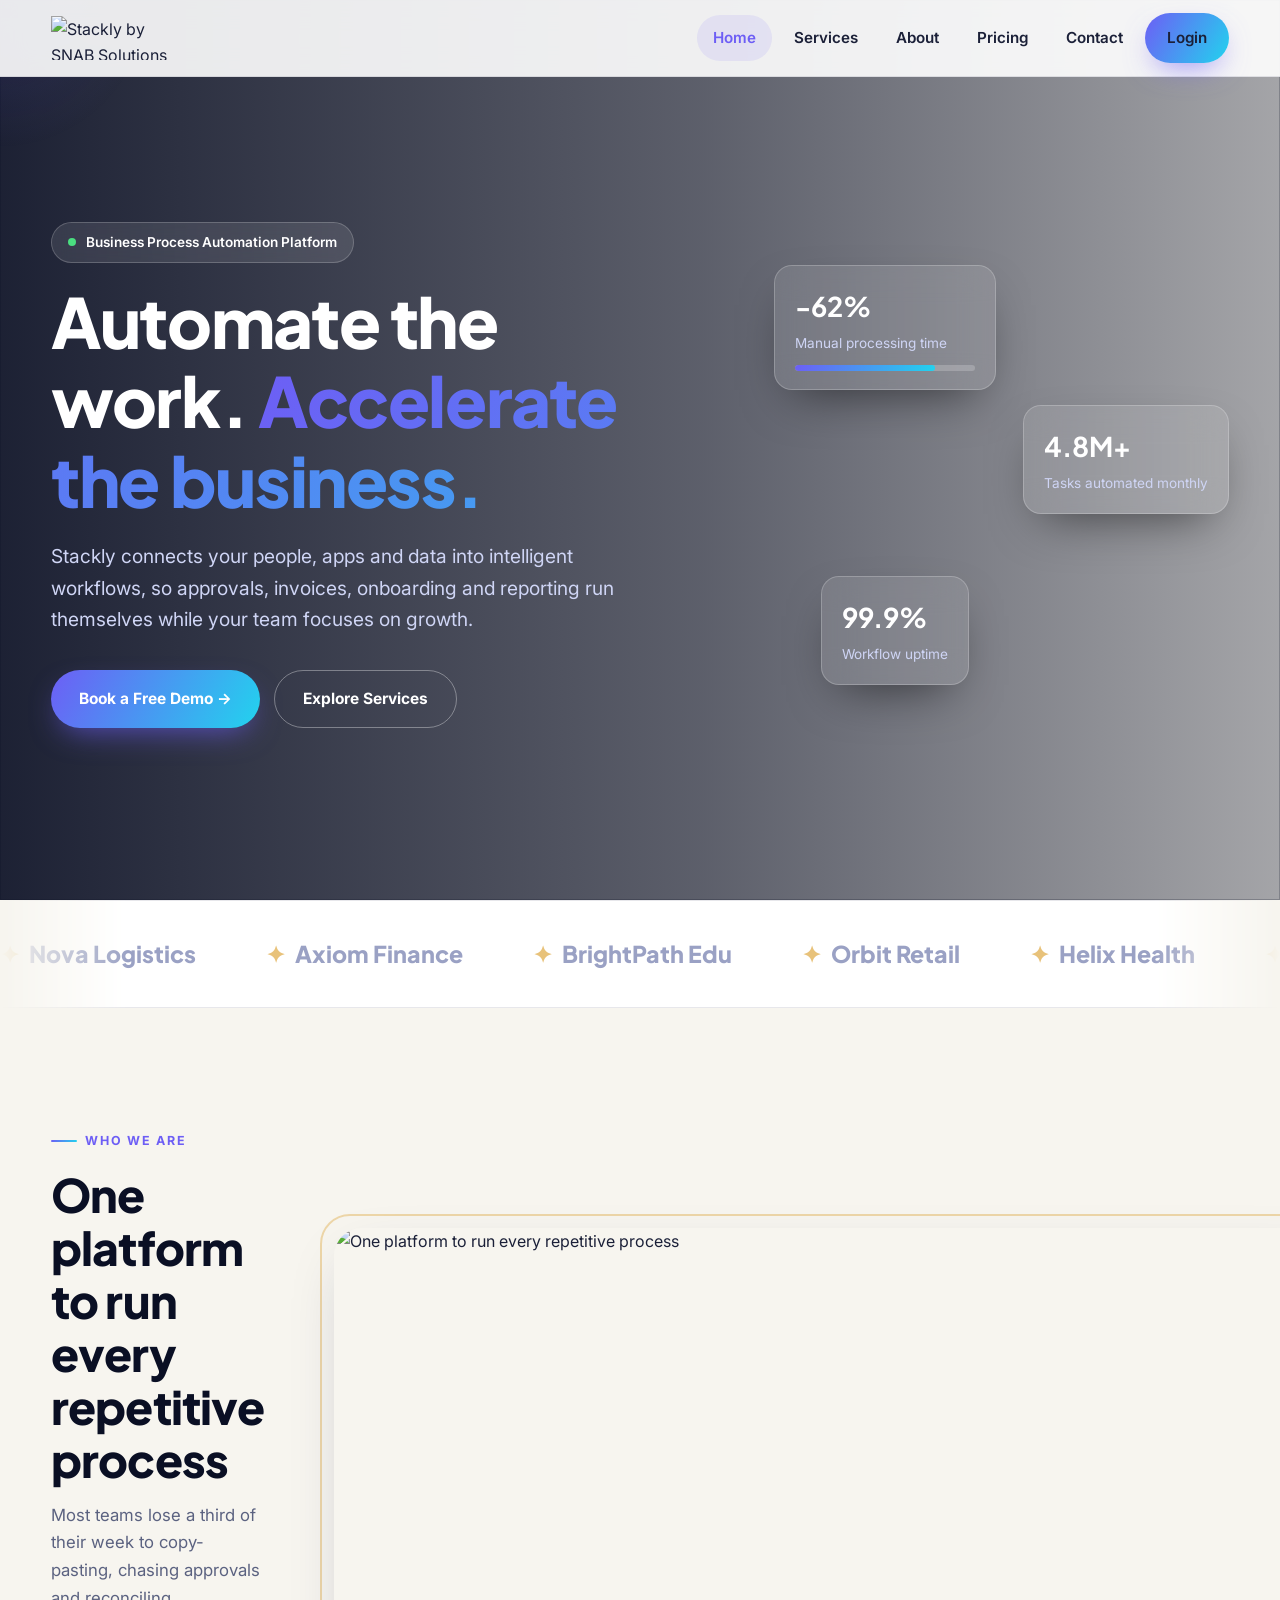
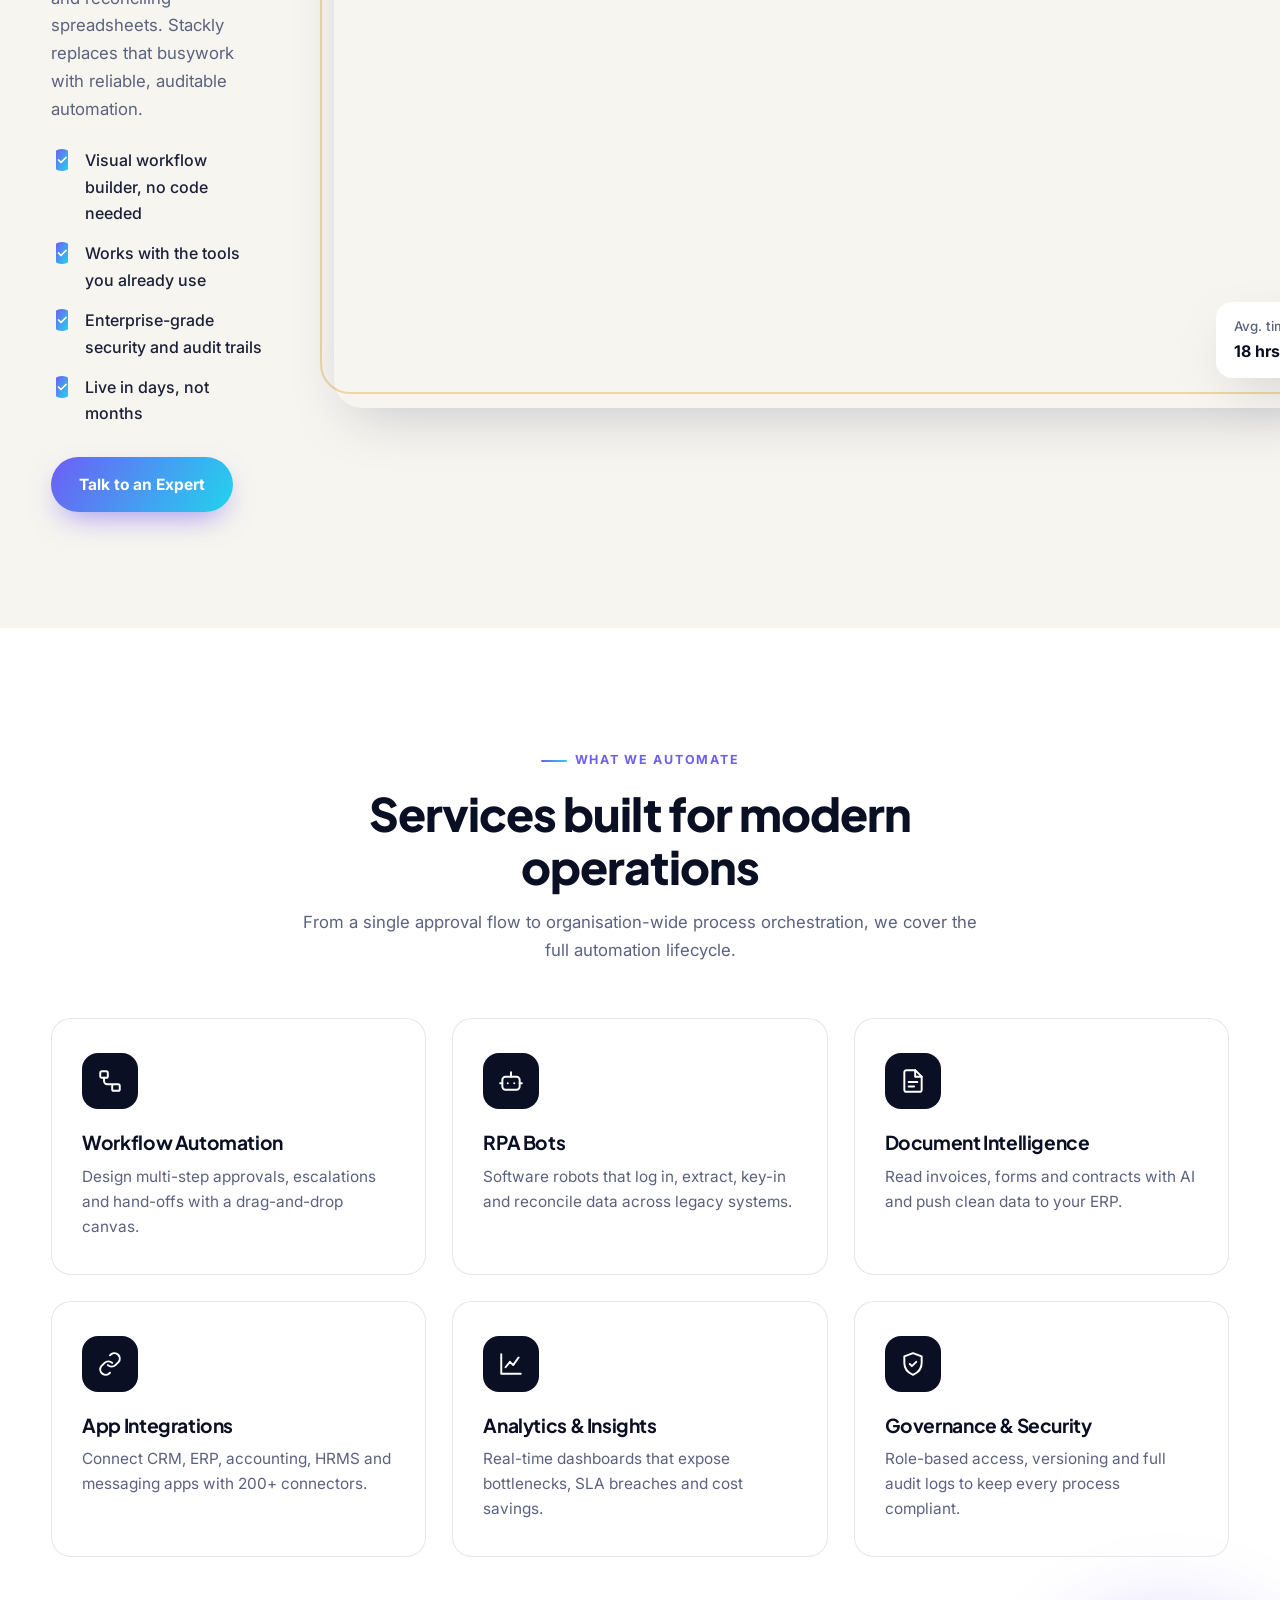
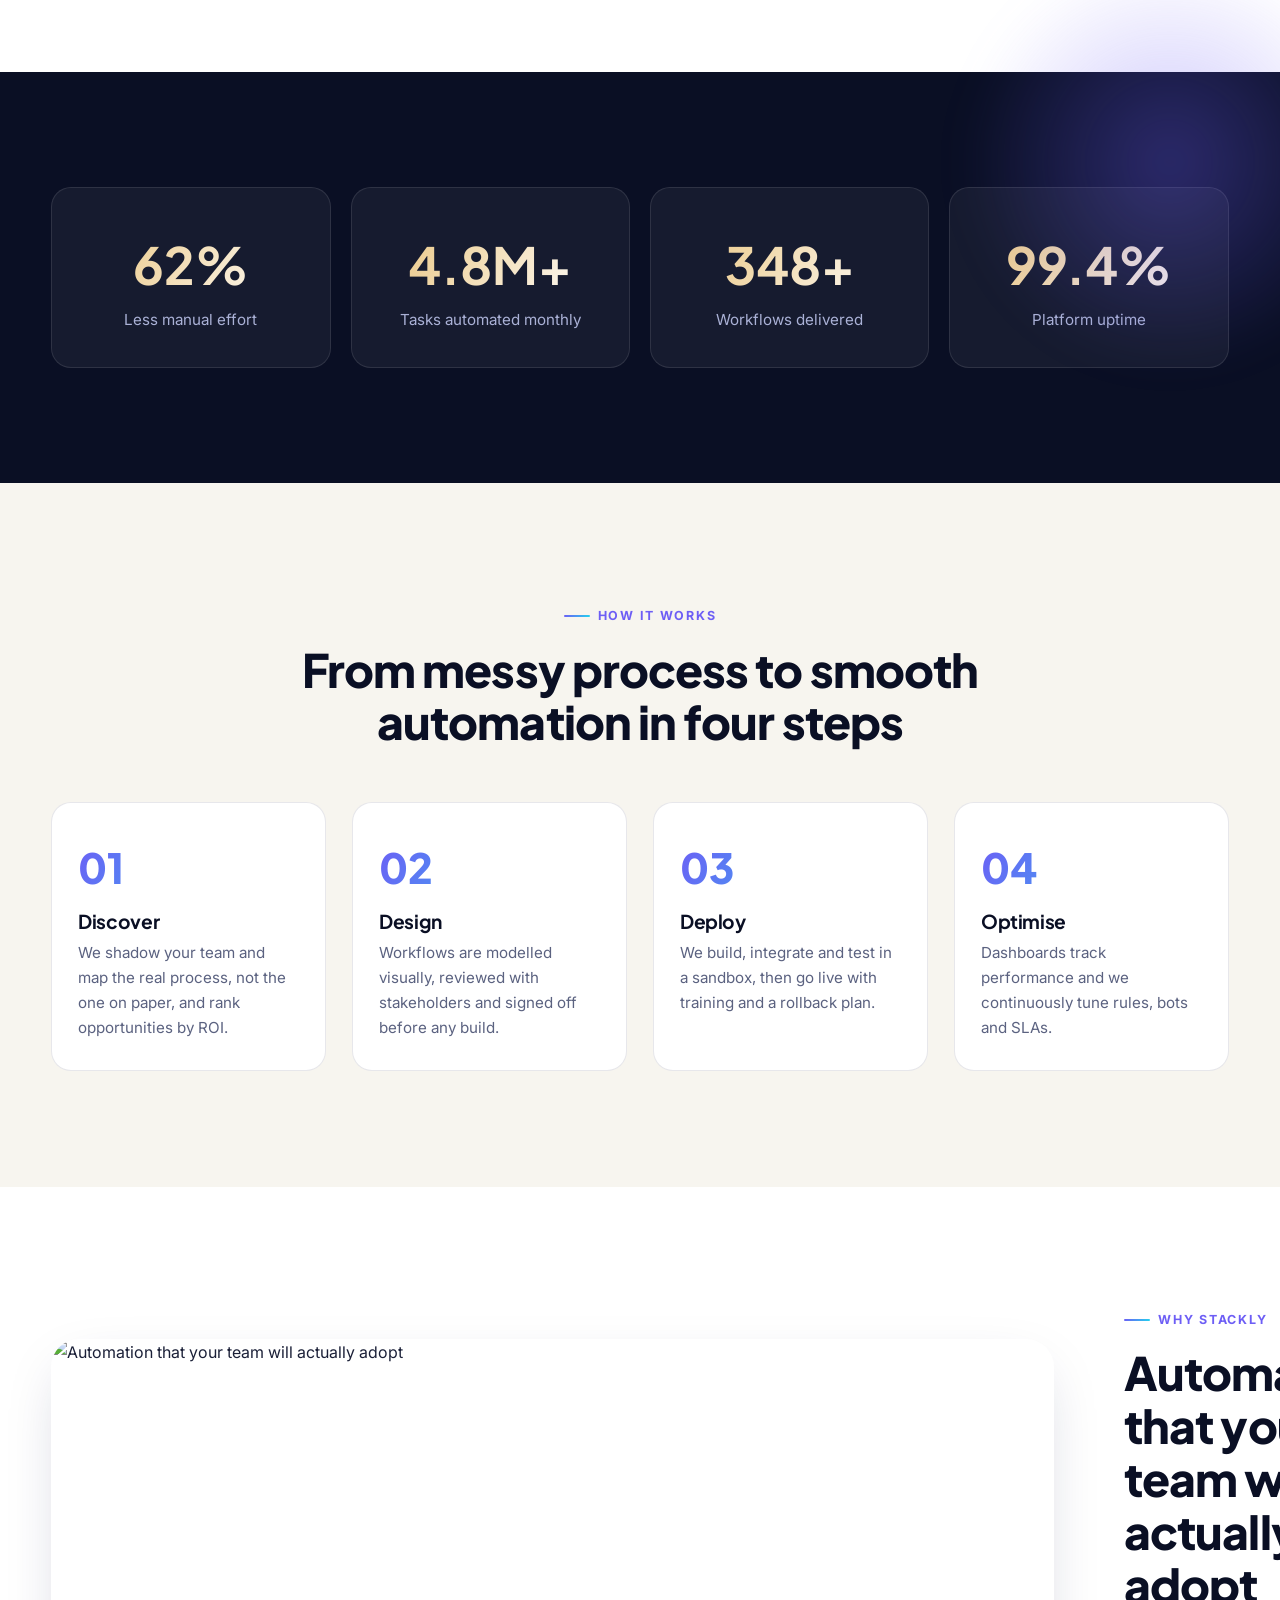
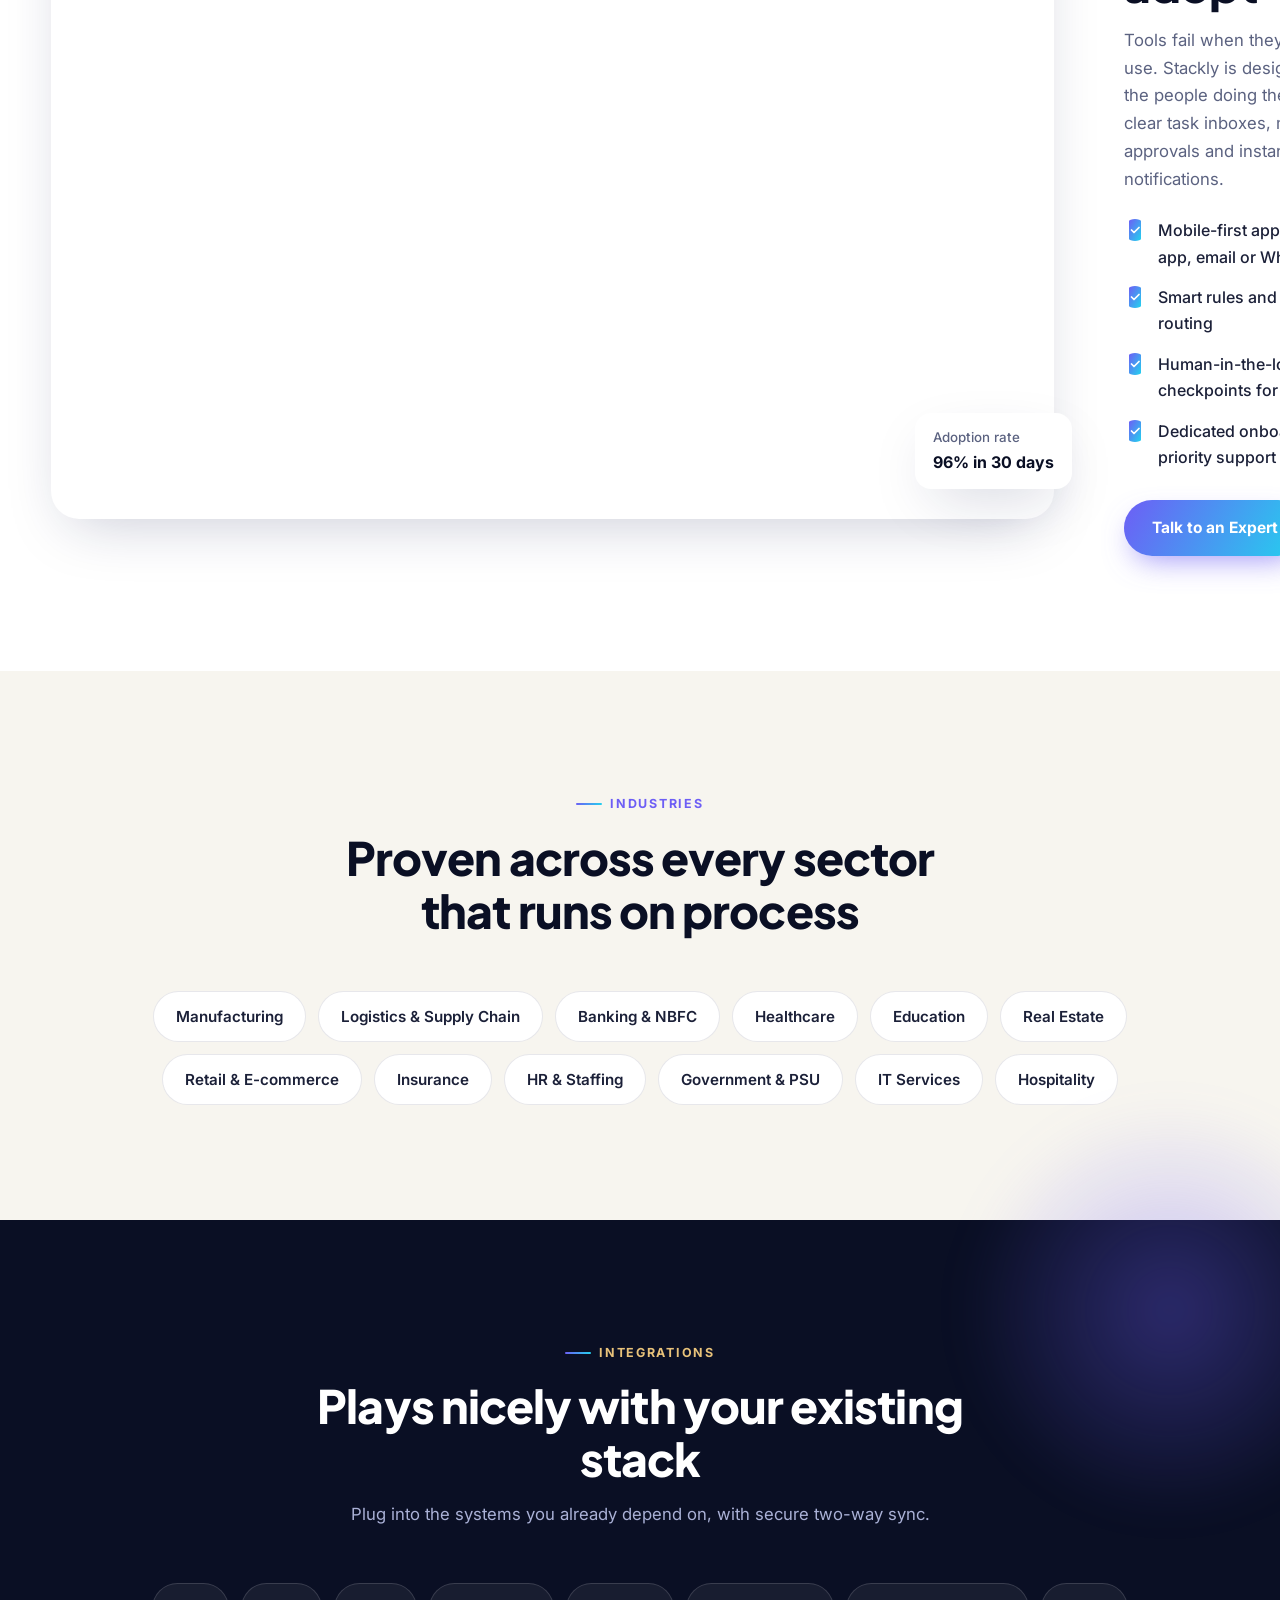
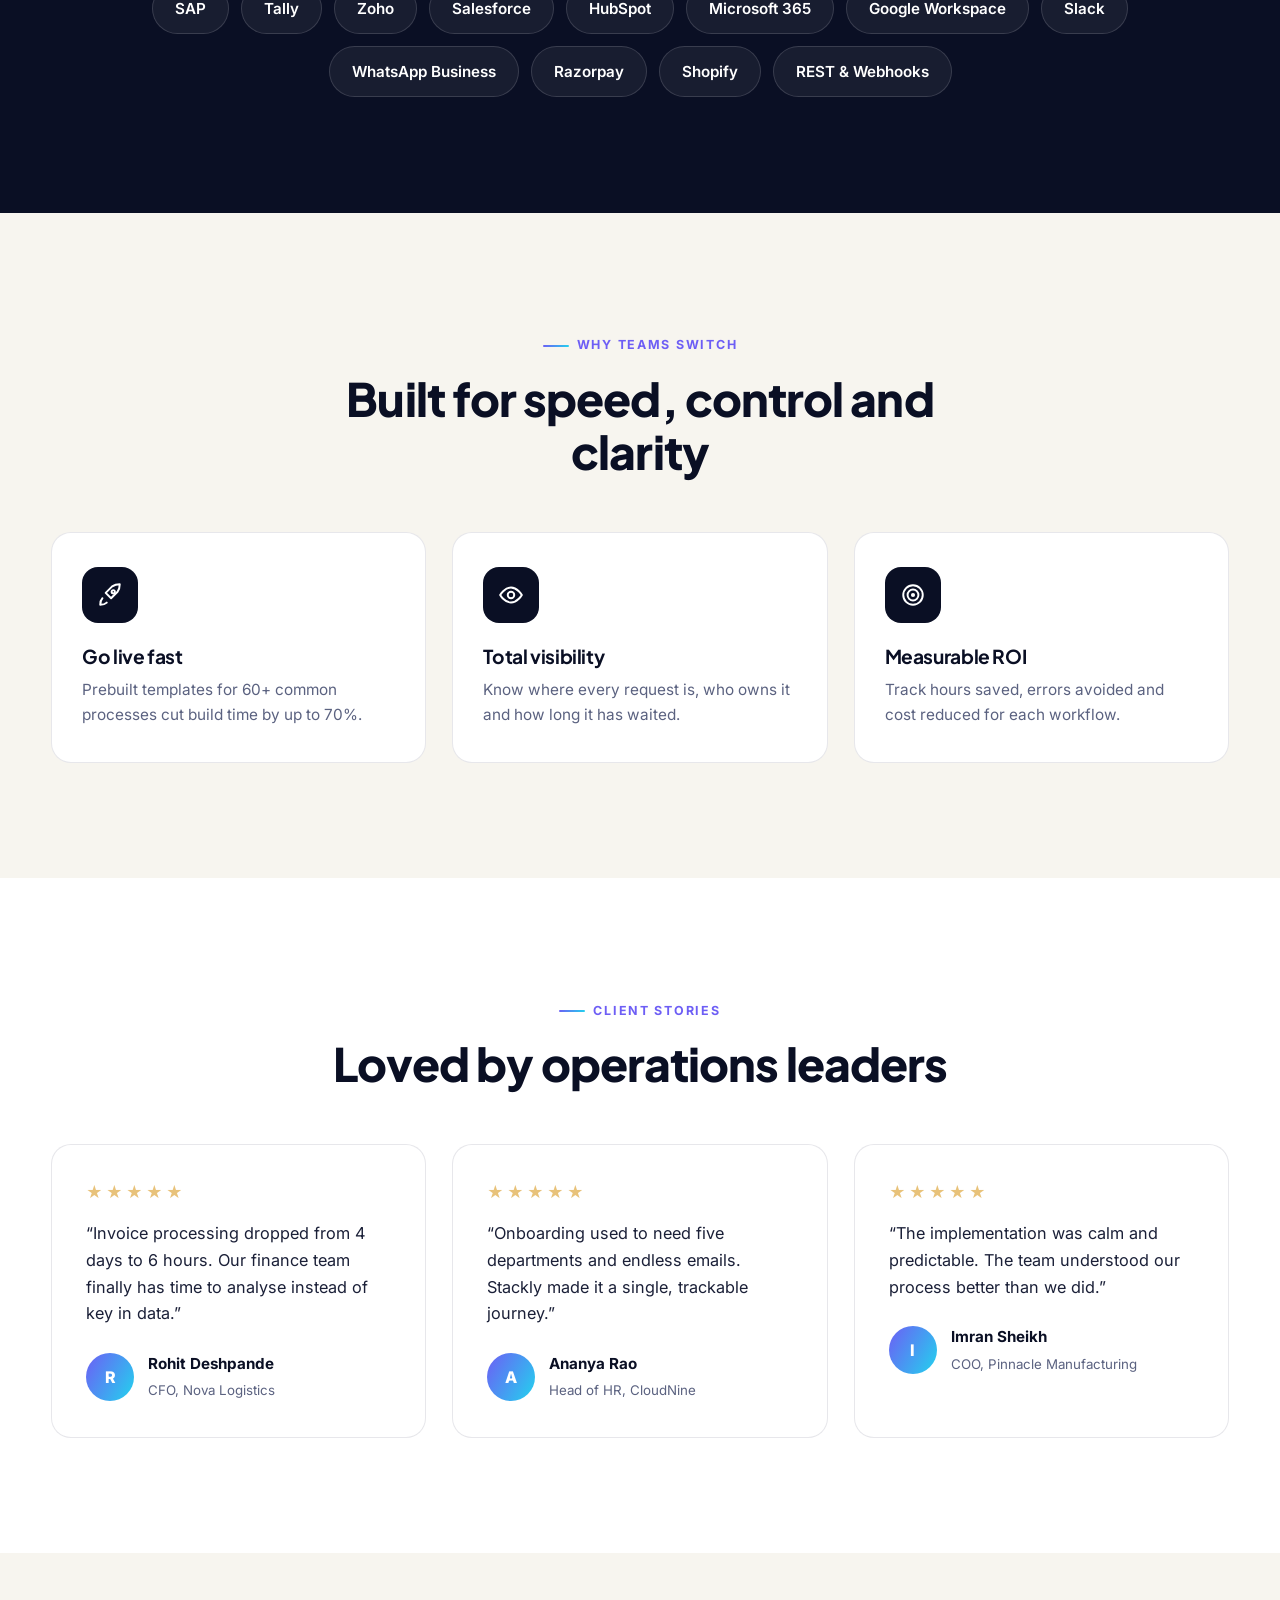
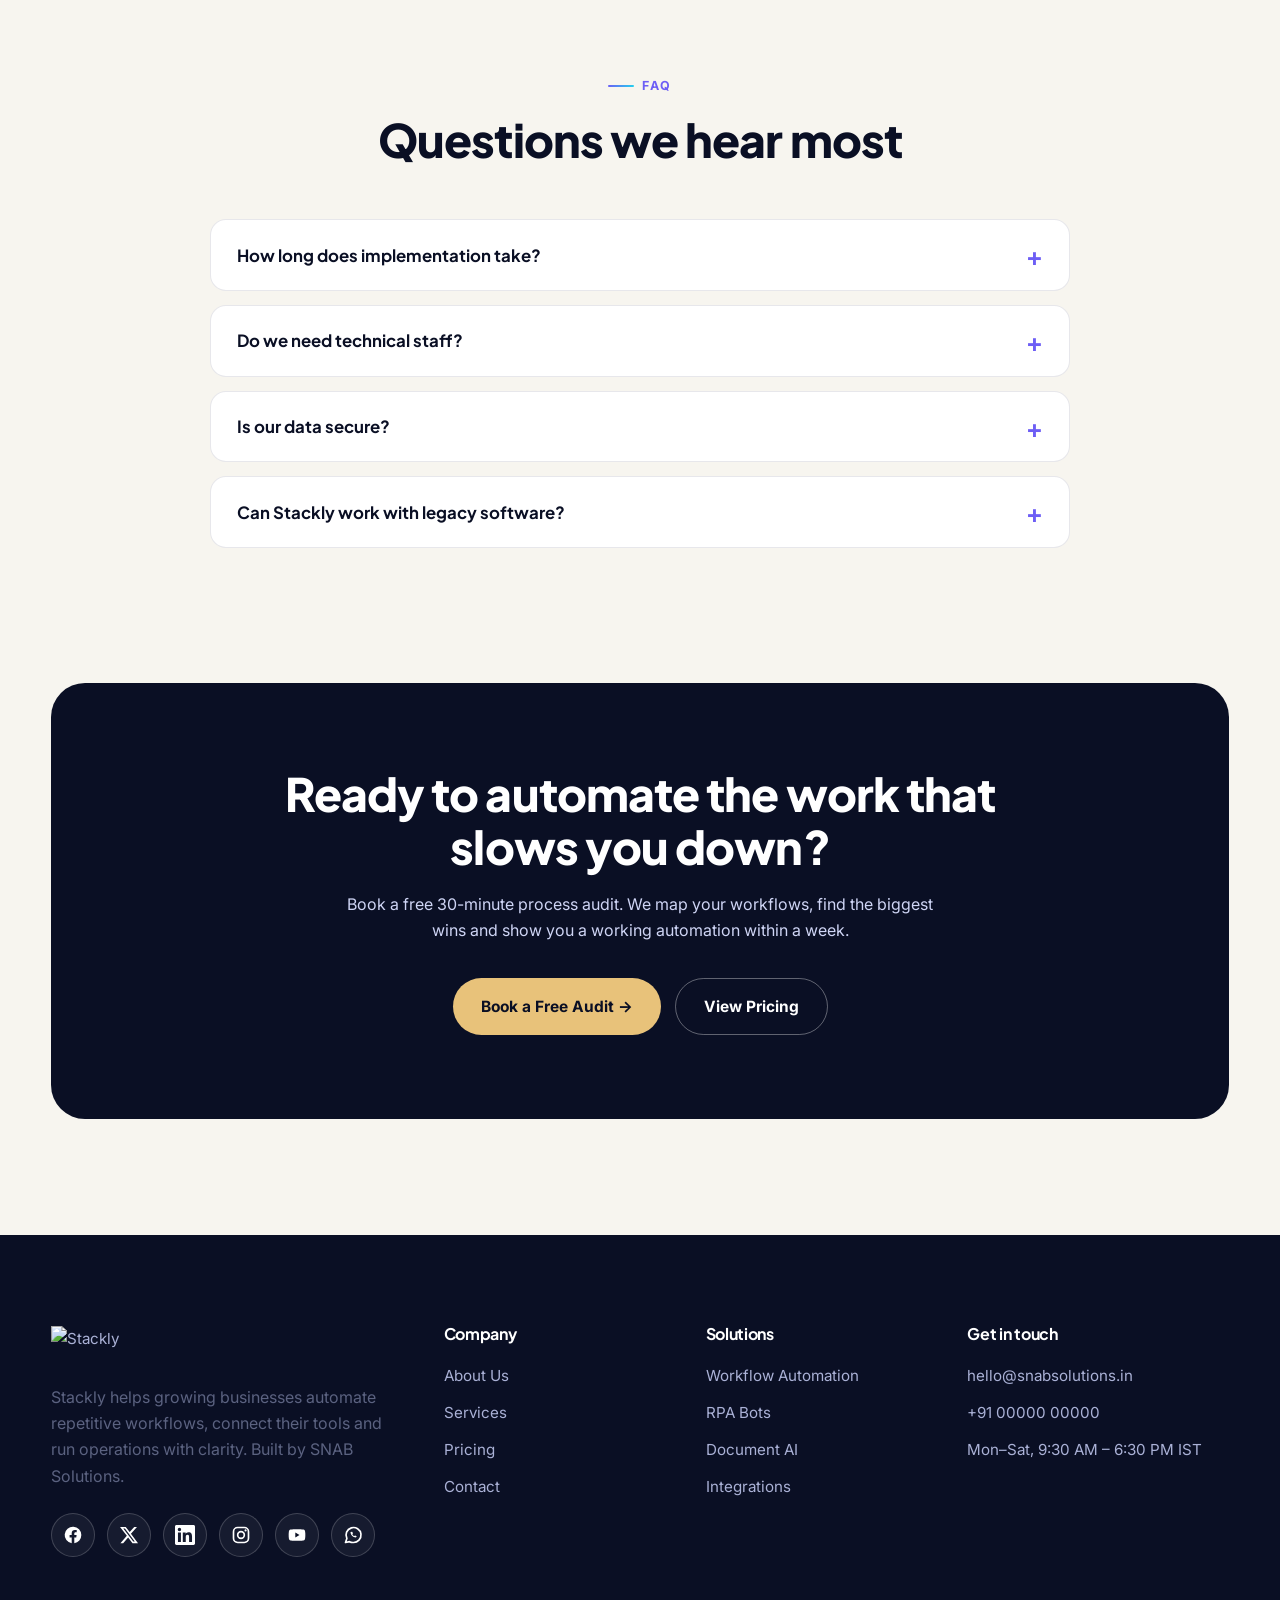
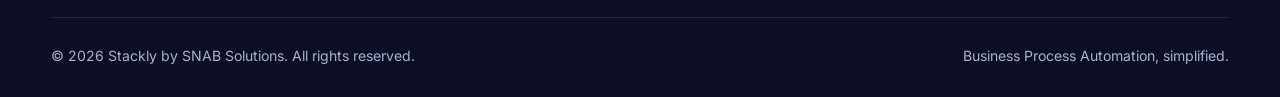
==== index.html @ bc0c13ec "initial commit" ====
<!DOCTYPE html>
<html lang="en">
  <head>
    <meta charset="utf-8"/>
    <meta content="width=device-width,initial-scale=1" name="viewport"/>
    <title>
      Stackly | Business Process Automation Platform
    </title>
    <meta content="Stackly by SNAB Solutions automates workflows, approvals, documents and integrations so your business runs faster." name="description"/>
    <meta content="#0A0F24" name="theme-color"/>
    <link href="https://fonts.googleapis.com" rel="preconnect"/>
    <link crossorigin="" href="https://fonts.gstatic.com" rel="preconnect"/>
    <link href="https://fonts.googleapis.com/css2?family=Inter:wght@400;500;600&amp;family=Plus+Jakarta+Sans:wght@700;800&amp;display=swap" rel="stylesheet"/>
    <link href="css/style.css" rel="stylesheet"/>
  </head>
  <body>
    <div id="progress">
    </div>
    <div id="glow">
    </div>
    <!-- Site header and navigation -->
    <header class="hdr">
      <div class="container nav">
        <a aria-label="Stackly home" class="logo" href="index.html">
          <img alt="Stackly by SNAB Solutions" height="44" src="https://wsrv.nl/?url=https://snabsolutions.in/wp-content/uploads/2026/02/stackly-snab-solutions.png&amp;w=280&amp;output=webp&amp;q=85&amp;fit=cover" width="140"/>
        </a>
        <nav class="menu" id="menu">
          <a class="on" href="index.html">
            Home
          </a>
          <a href="services.html">
            Services
          </a>
          <a href="about.html">
            About
          </a>
          <a href="pricing.html">
            Pricing
          </a>
          <a href="contact.html">
            Contact
          </a>
          <a class="btn btn-p" href="login.html">
            Login
          </a>
        </nav>
        <button aria-label="Menu" class="burger">
          <span>
          </span>
        </button>
      </div>
    </header>
    <!-- Main content -->
    <main>
      <!-- Section 01: Hero -->
      <section class="hero">
        <img alt="" class="hero-bg" fetchpriority="high" height="900" src="assets/img/hero-home.webp" width="1600"/>
        <div class="container hero-grid">
          <div class="rv">
            <span class="pill">
              <i>
              </i>
              Business Process Automation Platform
            </span>
            <h1>
              Automate the work.
              <span class="grad">
                Accelerate the business.
              </span>
            </h1>
            <p class="lead">
              Stackly connects your people, apps and data into intelligent workflows, so approvals, invoices, onboarding and reporting run themselves while your team focuses on growth.
            </p>
            <div class="acts">
              <a class="btn btn-p" href="contact.html">
                Book a Free Demo →
              </a>
              <a class="btn btn-o" href="services.html">
                Explore Services
              </a>
            </div>
          </div>
          <div class="hero-cards rv r">
            <div class="fcard a">
              <b>
                -62%
              </b>
              <span>
                Manual processing time
              </span>
              <div class="bar">
                <i>
                </i>
              </div>
            </div>
            <div class="fcard b">
              <b>
                4.8M+
              </b>
              <span>
                Tasks automated monthly
              </span>
            </div>
            <div class="fcard c">
              <b>
                99.9%
              </b>
              <span>
                Workflow uptime
              </span>
            </div>
          </div>
        </div>
      </section>
      <!-- Section 02: Logo marquee -->
      <section aria-label="Trusted by" class="marq">
        <div class="track">
          <span>
            Nova Logistics
          </span>
          <span>
            Axiom Finance
          </span>
          <span>
            BrightPath Edu
          </span>
          <span>
            Orbit Retail
          </span>
          <span>
            Helix Health
          </span>
          <span>
            Zenith Realty
          </span>
          <span>
            Pinnacle Mfg
          </span>
          <span>
            CloudNine HR
          </span>
          <span>
            Nova Logistics
          </span>
          <span>
            Axiom Finance
          </span>
          <span>
            BrightPath Edu
          </span>
          <span>
            Orbit Retail
          </span>
          <span>
            Helix Health
          </span>
          <span>
            Zenith Realty
          </span>
          <span>
            Pinnacle Mfg
          </span>
          <span>
            CloudNine HR
          </span>
        </div>
      </section>
      <!-- Section 03: One platform to run every repetitive process -->
      <section class="sec">
        <div class="container">
          <div class="split">
            <div class="rv l">
              <span class="eyebrow">
                Who we are
              </span>
              <h2>
                One platform to run every repetitive process
              </h2>
              <p style="margin-top:16px;font-size:1.05rem">
                Most teams lose a third of their week to copy-pasting, chasing approvals and reconciling spreadsheets. Stackly replaces that busywork with reliable, auditable automation.
              </p>
              <ul class="checks">
                <li>
                  Visual workflow builder, no code needed
                </li>
                <li>
                  Works with the tools you already use
                </li>
                <li>
                  Enterprise-grade security and audit trails
                </li>
                <li>
                  Live in days, not months
                </li>
              </ul>
              <a class="btn btn-p" href="contact.html" style="margin-top:30px">
                Talk to an Expert
              </a>
            </div>
            <div class="media rv r">
              <img alt="One platform to run every repetitive process" height="780" loading="lazy" src="assets/img/sec-1.webp" width="1000"/>
              <div class="badge">
                <small>
                  Avg. time saved
                </small>
                18 hrs / week
              </div>
            </div>
          </div>
        </div>
      </section>
      <!-- Section 04: Services built for modern operations -->
      <section class="sec alt">
        <div class="container">
          <div class="head center rv">
            <span class="eyebrow">
              What we automate
            </span>
            <h2>
              Services built for modern operations
            </h2>
            <p>
              From a single approval flow to organisation-wide process orchestration, we cover the full automation lifecycle.
            </p>
          </div>
          <div class="grid g3">
            <article class="card rv z d1">
              <span class="ic">
                <svg viewbox="0 0 24 24">
                  <rect height="6" rx="1.5" width="7" x="3" y="3">
                  </rect>
                  <rect height="6" rx="1.5" width="7" x="14" y="15">
                  </rect>
                  <path d="M6.5 9v3a3 3 0 003 3H14">
                  </path>
                </svg>
              </span>
              <h3>
                Workflow Automation
              </h3>
              <p>
                Design multi-step approvals, escalations and hand-offs with a drag-and-drop canvas.
              </p>
            </article>
            <article class="card rv z d2">
              <span class="ic">
                <svg viewbox="0 0 24 24">
                  <rect height="12" rx="3" width="16" x="4" y="8">
                  </rect>
                  <path d="M12 8V4M9 14h.01M15 14h.01M2 14h2M20 14h2">
                  </path>
                </svg>
              </span>
              <h3>
                RPA Bots
              </h3>
              <p>
                Software robots that log in, extract, key-in and reconcile data across legacy systems.
              </p>
            </article>
            <article class="card rv z d3">
              <span class="ic">
                <svg viewbox="0 0 24 24">
                  <path d="M14 2H6a2 2 0 00-2 2v16a2 2 0 002 2h12a2 2 0 002-2V8z">
                  </path>
                  <path d="M14 2v6h6M8 13h8M8 17h5">
                  </path>
                </svg>
              </span>
              <h3>
                Document Intelligence
              </h3>
              <p>
                Read invoices, forms and contracts with AI and push clean data to your ERP.
              </p>
            </article>
            <article class="card rv z d1">
              <span class="ic">
                <svg viewbox="0 0 24 24">
                  <path d="M10 13a5 5 0 007 0l3-3a5 5 0 00-7-7l-1 1">
                  </path>
                  <path d="M14 11a5 5 0 00-7 0l-3 3a5 5 0 007 7l1-1">
                  </path>
                </svg>
              </span>
              <h3>
                App Integrations
              </h3>
              <p>
                Connect CRM, ERP, accounting, HRMS and messaging apps with 200+ connectors.
              </p>
            </article>
            <article class="card rv z d2">
              <span class="ic">
                <svg viewbox="0 0 24 24">
                  <path d="M3 3v18h18">
                  </path>
                  <path d="M7 15l4-5 3 3 5-7">
                  </path>
                </svg>
              </span>
              <h3>
                Analytics &amp; Insights
              </h3>
              <p>
                Real-time dashboards that expose bottlenecks, SLA breaches and cost savings.
              </p>
            </article>
            <article class="card rv z d3">
              <span class="ic">
                <svg viewbox="0 0 24 24">
                  <path d="M12 2l8 3v6c0 5-3.5 9-8 11-4.5-2-8-6-8-11V5z">
                  </path>
                  <path d="M9 12l2 2 4-4">
                  </path>
                </svg>
              </span>
              <h3>
                Governance &amp; Security
              </h3>
              <p>
                Role-based access, versioning and full audit logs to keep every process compliant.
              </p>
            </article>
          </div>
        </div>
      </section>
      <!-- Section 05: Content -->
      <section class="sec dark">
        <div class="blob" style="top:-120px;right:-100px">
        </div>
        <div class="container">
          <div class="stats">
            <div class="stat rv z d1">
              <b data-n="62" data-s="%">
                0
              </b>
              <span>
                Less manual effort
              </span>
            </div>
            <div class="stat rv z d2">
              <b data-n="4.8" data-s="M+">
                0
              </b>
              <span>
                Tasks automated monthly
              </span>
            </div>
            <div class="stat rv z d3">
              <b data-n="350" data-s="+">
                0
              </b>
              <span>
                Workflows delivered
              </span>
            </div>
            <div class="stat rv z d4">
              <b data-n="99.9" data-s="%">
                0
              </b>
              <span>
                Platform uptime
              </span>
            </div>
          </div>
        </div>
      </section>
      <!-- Section 06: From messy process to smooth automation in four steps -->
      <section class="sec">
        <div class="container">
          <div class="head center rv">
            <span class="eyebrow">
              How it works
            </span>
            <h2>
              From messy process to smooth automation in four steps
            </h2>
          </div>
          <div class="steps">
            <div class="step rv d1">
              <h3>
                Discover
              </h3>
              <p>
                We shadow your team and map the real process, not the one on paper, and rank opportunities by ROI.
              </p>
            </div>
            <div class="step rv d2">
              <h3>
                Design
              </h3>
              <p>
                Workflows are modelled visually, reviewed with stakeholders and signed off before any build.
              </p>
            </div>
            <div class="step rv d3">
              <h3>
                Deploy
              </h3>
              <p>
                We build, integrate and test in a sandbox, then go live with training and a rollback plan.
              </p>
            </div>
            <div class="step rv d4">
              <h3>
                Optimise
              </h3>
              <p>
                Dashboards track performance and we continuously tune rules, bots and SLAs.
              </p>
            </div>
          </div>
        </div>
      </section>
      <!-- Section 07: Automation that your team will actually adopt -->
      <section class="sec alt">
        <div class="container">
          <div class="split rev">
            <div class="rv r">
              <span class="eyebrow">
                Why Stackly
              </span>
              <h2>
                Automation that your team will actually adopt
              </h2>
              <p style="margin-top:16px;font-size:1.05rem">
                Tools fail when they are hard to use. Stackly is designed around the people doing the work, with clear task inboxes, mobile approvals and instant notifications.
              </p>
              <ul class="checks">
                <li>
                  Mobile-first approvals via app, email or WhatsApp
                </li>
                <li>
                  Smart rules and conditional routing
                </li>
                <li>
                  Human-in-the-loop checkpoints for exceptions
                </li>
                <li>
                  Dedicated onboarding and priority support
                </li>
              </ul>
              <a class="btn btn-p" href="contact.html" style="margin-top:30px">
                Talk to an Expert
              </a>
            </div>
            <div class="media rv l">
              <img alt="Automation that your team will actually adopt" height="780" loading="lazy" src="assets/img/sec-2.webp" width="1000"/>
              <div class="badge">
                <small>
                  Adoption rate
                </small>
                96% in 30 days
              </div>
            </div>
          </div>
        </div>
      </section>
      <!-- Section 08: Proven across every sector that runs on process -->
      <section class="sec">
        <div class="container">
          <div class="head center rv">
            <span class="eyebrow">
              Industries
            </span>
            <h2>
              Proven across every sector that runs on process
            </h2>
          </div>
          <div class="chips rv">
            <span class="chip">
              Manufacturing
            </span>
            <span class="chip">
              Logistics &amp; Supply Chain
            </span>
            <span class="chip">
              Banking &amp; NBFC
            </span>
            <span class="chip">
              Healthcare
            </span>
            <span class="chip">
              Education
            </span>
            <span class="chip">
              Real Estate
            </span>
            <span class="chip">
              Retail &amp; E-commerce
            </span>
            <span class="chip">
              Insurance
            </span>
            <span class="chip">
              HR &amp; Staffing
            </span>
            <span class="chip">
              Government &amp; PSU
            </span>
            <span class="chip">
              IT Services
            </span>
            <span class="chip">
              Hospitality
            </span>
          </div>
        </div>
      </section>
      <!-- Section 09: Plays nicely with your existing stack -->
      <section class="sec dark">
        <div class="blob" style="top:-120px;right:-100px">
        </div>
        <div class="container">
          <div class="head center rv">
            <span class="eyebrow">
              Integrations
            </span>
            <h2>
              Plays nicely with your existing stack
            </h2>
            <p>
              Plug into the systems you already depend on, with secure two-way sync.
            </p>
          </div>
          <div class="chips rv">
            <span class="chip">
              SAP
            </span>
            <span class="chip">
              Tally
            </span>
            <span class="chip">
              Zoho
            </span>
            <span class="chip">
              Salesforce
            </span>
            <span class="chip">
              HubSpot
            </span>
            <span class="chip">
              Microsoft 365
            </span>
            <span class="chip">
              Google Workspace
            </span>
            <span class="chip">
              Slack
            </span>
            <span class="chip">
              WhatsApp Business
            </span>
            <span class="chip">
              Razorpay
            </span>
            <span class="chip">
              Shopify
            </span>
            <span class="chip">
              REST &amp; Webhooks
            </span>
          </div>
        </div>
      </section>
      <!-- Section 10: Built for speed, control and clarity -->
      <section class="sec">
        <div class="container">
          <div class="head center rv">
            <span class="eyebrow">
              Why teams switch
            </span>
            <h2>
              Built for speed, control and clarity
            </h2>
          </div>
          <div class="grid g3">
            <article class="card rv z d1">
              <span class="ic">
                <svg viewbox="0 0 24 24">
                  <path d="M5 15c-1 1-2 4-2 6 2 0 5-1 6-2M14 4c3-2 6-2 7-2 0 1 0 4-2 7l-6 6-5-5z">
                  </path>
                  <circle cx="15" cy="9" r="1.5">
                  </circle>
                </svg>
              </span>
              <h3>
                Go live fast
              </h3>
              <p>
                Prebuilt templates for 60+ common processes cut build time by up to 70%.
              </p>
            </article>
            <article class="card rv z d2">
              <span class="ic">
                <svg viewbox="0 0 24 24">
                  <path d="M2 12s4-7 10-7 10 7 10 7-4 7-10 7S2 12 2 12z">
                  </path>
                  <circle cx="12" cy="12" r="3">
                  </circle>
                </svg>
              </span>
              <h3>
                Total visibility
              </h3>
              <p>
                Know where every request is, who owns it and how long it has waited.
              </p>
            </article>
            <article class="card rv z d3">
              <span class="ic">
                <svg viewbox="0 0 24 24">
                  <circle cx="12" cy="12" r="9">
                  </circle>
                  <circle cx="12" cy="12" r="5">
                  </circle>
                  <circle cx="12" cy="12" r="1">
                  </circle>
                </svg>
              </span>
              <h3>
                Measurable ROI
              </h3>
              <p>
                Track hours saved, errors avoided and cost reduced for each workflow.
              </p>
            </article>
          </div>
        </div>
      </section>
      <!-- Section 11: Loved by operations leaders -->
      <section class="sec alt">
        <div class="container">
          <div class="head center rv">
            <span class="eyebrow">
              Client stories
            </span>
            <h2>
              Loved by operations leaders
            </h2>
          </div>
          <div class="grid g3">
            <div class="quote rv d1">
              <div class="st">
                ★★★★★
              </div>
              <p>
                “Invoice processing dropped from 4 days to 6 hours. Our finance team finally has time to analyse instead of key in data.”
              </p>
              <div class="who">
                <div class="av">
                  R
                </div>
                <div>
                  <b>
                    Rohit Deshpande
                  </b>
                  <small>
                    CFO, Nova Logistics
                  </small>
                </div>
              </div>
            </div>
            <div class="quote rv d2">
              <div class="st">
                ★★★★★
              </div>
              <p>
                “Onboarding used to need five departments and endless emails. Stackly made it a single, trackable journey.”
              </p>
              <div class="who">
                <div class="av">
                  A
                </div>
                <div>
                  <b>
                    Ananya Rao
                  </b>
                  <small>
                    Head of HR, CloudNine
                  </small>
                </div>
              </div>
            </div>
            <div class="quote rv d3">
              <div class="st">
                ★★★★★
              </div>
              <p>
                “The implementation was calm and predictable. The team understood our process better than we did.”
              </p>
              <div class="who">
                <div class="av">
                  I
                </div>
                <div>
                  <b>
                    Imran Sheikh
                  </b>
                  <small>
                    COO, Pinnacle Manufacturing
                  </small>
                </div>
              </div>
            </div>
          </div>
        </div>
      </section>
      <!-- Section 12: Questions we hear most -->
      <section class="sec">
        <div class="container">
          <div class="head center rv">
            <span class="eyebrow">
              FAQ
            </span>
            <h2>
              Questions we hear most
            </h2>
          </div>
          <div class="faq">
            <div class="fq rv">
              <button>
                How long does implementation take?
              </button>
              <div>
                <p>
                  Simple workflows go live in 1–2 weeks. Larger multi-department rollouts usually take 4–8 weeks, delivered in phases so you see value early.
                </p>
              </div>
            </div>
            <div class="fq rv">
              <button>
                Do we need technical staff?
              </button>
              <div>
                <p>
                  No. Business users can edit workflows visually. Our team handles integrations, bots and advanced logic.
                </p>
              </div>
            </div>
            <div class="fq rv">
              <button>
                Is our data secure?
              </button>
              <div>
                <p>
                  Yes. Data is encrypted in transit and at rest, access is role-based, and every action is logged for audit.
                </p>
              </div>
            </div>
            <div class="fq rv">
              <button>
                Can Stackly work with legacy software?
              </button>
              <div>
                <p>
                  Yes. Where no API exists, RPA bots operate the screens the way a person would.
                </p>
              </div>
            </div>
          </div>
        </div>
      </section>
      <!-- Section 13: Ready to automate the work that slows you down? -->
      <section class="sec" style="padding-top:20px">
        <div class="container">
          <div class="cta rv z">
            <h2>
              Ready to automate the work that slows you down?
            </h2>
            <p>
              Book a free 30-minute process audit. We map your workflows, find the biggest wins and show you a working automation within a week.
            </p>
            <div class="acts">
              <a class="btn btn-g" href="contact.html">
                Book a Free Audit →
              </a>
              <a class="btn btn-o" href="pricing.html">
                View Pricing
              </a>
            </div>
          </div>
        </div>
      </section>
    </main>
    <!-- Site footer -->
    <footer class="ftr">
      <div class="container">
        <div class="fg">
          <div>
            <a class="logo" href="index.html">
              <img alt="Stackly" height="38" loading="lazy" src="https://wsrv.nl/?url=https://snabsolutions.in/wp-content/uploads/2026/02/stackly-snab-solutions.png&amp;w=280&amp;output=webp&amp;q=85&amp;fit=cover" width="140"/>
            </a>
            <p>
              Stackly helps growing businesses automate repetitive workflows, connect their tools and run operations with clarity. Built by SNAB Solutions.
            </p>
            <div class="social">
              <a aria-label="Facebook" href="https://www.facebook.com/" rel="noopener noreferrer" target="_blank">
                <svg aria-hidden="true" viewbox="0 0 24 24">
                  <path d="M22 12a10 10 0 10-11.56 9.88v-6.99H7.9V12h2.54V9.8c0-2.5 1.49-3.89 3.77-3.89 1.09 0 2.24.2 2.24.2v2.46h-1.26c-1.24 0-1.63.77-1.63 1.56V12h2.78l-.44 2.89h-2.34v6.99A10 10 0 0022 12z" fill="currentColor">
                  </path>
                </svg>
              </a>
              <a aria-label="X (Twitter)" href="https://x.com/" rel="noopener noreferrer" target="_blank">
                <svg aria-hidden="true" viewbox="0 0 24 24">
                  <path d="M18.244 2.25h3.308l-7.227 8.26 8.502 11.24H16.17l-5.214-6.817L4.99 21.75H1.68l7.73-8.835L1.254 2.25H8.08l4.713 6.231zm-1.161 17.52h1.833L7.084 4.126H5.117z" fill="currentColor">
                  </path>
                </svg>
              </a>
              <a aria-label="LinkedIn" href="https://www.linkedin.com/" rel="noopener noreferrer" target="_blank">
                <svg aria-hidden="true" viewbox="0 0 24 24">
                  <path d="M20.447 20.452h-3.554v-5.569c0-1.328-.027-3.037-1.852-3.037-1.853 0-2.136 1.445-2.136 2.939v5.667H9.351V9h3.414v1.561h.046c.477-.9 1.637-1.85 3.37-1.85 3.601 0 4.267 2.37 4.267 5.455v6.286zM5.337 7.433a2.062 2.062 0 01-2.063-2.065 2.064 2.064 0 112.063 2.065zm1.782 13.019H3.555V9h3.564v11.452zM22.225 0H1.771C.792 0 0 .774 0 1.729v20.542C0 23.227.792 24 1.771 24h20.451C23.2 24 24 23.227 24 22.271V1.729C24 .774 23.2 0 22.222 0h.003z" fill="currentColor">
                  </path>
                </svg>
              </a>
              <a aria-label="Instagram" href="https://www.instagram.com/" rel="noopener noreferrer" target="_blank">
                <svg aria-hidden="true" viewbox="0 0 24 24">
                  <rect fill="none" height="18" rx="5" stroke="currentColor" stroke-width="2" width="18" x="3" y="3">
                  </rect>
                  <circle cx="12" cy="12" fill="none" r="4" stroke="currentColor" stroke-width="2">
                  </circle>
                  <circle cx="17.5" cy="6.5" fill="currentColor" r="1.3">
                  </circle>
                </svg>
              </a>
              <a aria-label="YouTube" href="https://www.youtube.com/" rel="noopener noreferrer" target="_blank">
                <svg aria-hidden="true" viewbox="0 0 24 24">
                  <path d="M21.6 7.2a2.5 2.5 0 00-1.76-1.77C18.25 5 12 5 12 5s-6.25 0-7.84.43A2.5 2.5 0 002.4 7.2C2 8.8 2 12 2 12s0 3.2.4 4.8a2.5 2.5 0 001.76 1.77C5.75 19 12 19 12 19s6.25 0 7.84-.43a2.5 2.5 0 001.76-1.77C22 15.2 22 12 22 12s0-3.2-.4-4.8z" fill="currentColor">
                  </path>
                  <path d="M10 15l5-3-5-3z" fill="#0A0F24">
                  </path>
                </svg>
              </a>
              <a aria-label="WhatsApp" href="https://wa.me/910000000000" rel="noopener noreferrer" target="_blank">
                <svg aria-hidden="true" viewbox="0 0 24 24">
                  <path d="M3 21l1.65-4.8A9 9 0 1112 21a9 9 0 01-4.2-1z" fill="none" stroke="currentColor" stroke-linejoin="round" stroke-width="2">
                  </path>
                  <path d="M9 8.5c0 3.5 3 6.5 6.5 6.5l1-1.5-2-1-1 .8c-1-.4-1.9-1.3-2.3-2.3l.8-1-1-2z" fill="currentColor">
                  </path>
                </svg>
              </a>
            </div>
          </div>
          <div>
            <h4>
              Company
            </h4>
            <a href="about.html">
              About Us
            </a>
            <a href="services.html">
              Services
            </a>
            <a href="pricing.html">
              Pricing
            </a>
            <a href="contact.html">
              Contact
            </a>
          </div>
          <div>
            <h4>
              Solutions
            </h4>
            <a href="services.html">
              Workflow Automation
            </a>
            <a href="services.html">
              RPA Bots
            </a>
            <a href="services.html">
              Document AI
            </a>
            <a href="services.html">
              Integrations
            </a>
          </div>
          <div>
            <h4>
              Get in touch
            </h4>
            <a href="mailto:hello@snabsolutions.in">
              hello@snabsolutions.in
            </a>
            <a href="tel:+910000000000">
              +91 00000 00000
            </a>
            <a href="contact.html">
              Mon–Sat, 9:30 AM – 6:30 PM IST
            </a>
          </div>
        </div>
        <div class="copy">
          <span>
            © 2026 Stackly by SNAB Solutions. All rights reserved.
          </span>
          <span>
            Business Process Automation, simplified.
          </span>
        </div>
      </div>
    </footer>
    <script defer="" src="js/main.js">
    </script>
  </body>
</html>
---- css/style.css ----
/* ==========================================================================
   Stackly Theme - style.css
   Contents: 1 Variables  2 Base  3 Layout  4 Hero  5 Components  6 Animations  7 Responsive
   ========================================================================== */

/* ==========================================================================
   1. VARIABLES
   ========================================================================== */

:root {
  --ink: #0A0F24;
  --navy: #111936;
  --navy2: #182049;
  --violet: #6D5EF5;
  --violet2: #8B7DFF;
  --cyan: #22D3EE;
  --gold: #E8C27A;
  --ivory: #F7F5EF;
  --white: #fff;
  --text: #1B2038;
  --muted: #5B6280;
  --line: rgba(20, 28, 60, .1);
  --r: 20px;
  --shadow: 0 20px 60px -20px rgba(20, 28, 80, .25);
  --grad: linear-gradient(120deg, #6D5EF5, #22D3EE);
  --ease: cubic-bezier(.22, .8, .24, 1)
}

/* ==========================================================================
   2. BASE
   ========================================================================== */

* {
  box-sizing: border-box;
  margin: 0;
  padding: 0
}

html {
  scroll-behavior: smooth
}

body {
  font-family: 'Inter', system-ui, -apple-system, Segoe UI, Roboto, sans-serif;
  color: var(--text);
  background: var(--ivory);
  line-height: 1.65;
  overflow-x: hidden;
  -webkit-font-smoothing: antialiased
}

img {
  max-width: 100%;
  display: block
}

a {
  color: inherit;
  text-decoration: none
}

h1,
h2,
h3,
h4 {
  font-family: 'Plus Jakarta Sans', 'Inter', sans-serif;
  line-height: 1.15;
  letter-spacing: -.02em;
  color: var(--ink)
}

h1 {
  font-size: clamp(2.3rem, 5.4vw, 4.4rem);
  font-weight: 800
}

h2 {
  font-size: clamp(1.8rem, 3.6vw, 2.9rem);
  font-weight: 800
}

h3 {
  font-size: 1.2rem;
  font-weight: 700
}

p {
  color: var(--muted)
}

.container {
  width: min(1200px, 92%);
  margin-inline: auto
}

section {
  position: relative
}

.sec {
  padding: clamp(64px, 9vw, 120px) 0
}

.dark {
  background: var(--ink);
  color: #fff
}

.dark h2,
.dark h3,
.dark h4 {
  color: #fff
}

.dark p {
  color: #aab1d6
}

.alt {
  background: #fff
}

.eyebrow {
  display: inline-flex;
  align-items: center;
  gap: 8px;
  font-size: .78rem;
  font-weight: 700;
  letter-spacing: .14em;
  text-transform: uppercase;
  color: var(--violet);
  margin-bottom: 16px
}

.eyebrow:before {
  content: "";
  width: 26px;
  height: 2px;
  background: var(--grad);
  border-radius: 2px
}

.dark .eyebrow {
  color: var(--gold)
}

.head {
  max-width: 680px;
  margin-bottom: 54px
}

.head.center {
  margin-inline: auto;
  text-align: center
}

.head.center .eyebrow {
  justify-content: center
}

.head p {
  margin-top: 16px;
  font-size: 1.05rem
}

.grad {
  background: var(--grad);
  -webkit-background-clip: text;
  background-clip: text;
  color: transparent;
  background-size: 200% auto;
  animation: shine 6s linear infinite
}

@keyframes shine {
  to {
    background-position: 200% center
  }
}

/* ==========================================================================
   3. LAYOUT
   ========================================================================== */

.hdr {
  position: fixed;
  inset: 0 0 auto 0;
  z-index: 100;
  background: rgba(255, 255, 255, .9);
  backdrop-filter: blur(14px);
  border-bottom: 1px solid var(--line);
  transition: .35s var(--ease)
}

.hdr.sc {
  box-shadow: 0 10px 40px -20px rgba(10, 15, 36, .35)
}

.nav {
  display: flex;
  align-items: center;
  justify-content: space-between;
  height: 76px;
  gap: 20px
}

.logo img {
  height: 44px;
  width: auto
}

.menu {
  display: flex;
  gap: 6px;
  align-items: center
}

.menu a {
  padding: 10px 16px;
  border-radius: 999px;
  font-weight: 600;
  font-size: .95rem;
  color: var(--text);
  transition: .25s
}

.menu a:hover,
.menu a.on {
  background: rgba(109, 94, 245, .1);
  color: var(--violet)
}

.burger {
  display: none;
  width: 44px;
  height: 44px;
  border: 0;
  background: var(--ink);
  border-radius: 12px;
  cursor: pointer;
  position: relative
}

.burger span,
.burger span:before,
.burger span:after {
  position: absolute;
  left: 12px;
  width: 20px;
  height: 2px;
  background: #fff;
  border-radius: 2px;
  transition: .3s
}

.burger span {
  top: 21px
}

.burger span:before {
  content: "";
  top: -6px;
  left: 0
}

.burger span:after {
  content: "";
  top: 6px;
  left: 0
}

.burger.open span {
  background: transparent
}

.burger.open span:before {
  top: 0;
  transform: rotate(45deg)
}

.burger.open span:after {
  top: 0;
  transform: rotate(-45deg)
}

.ftr {
  background: var(--ink);
  color: #aab1d6;
  padding: 90px 0 30px;
  margin-top: 0
}

.fg {
  display: grid;
  grid-template-columns: 1.6fr 1fr 1fr 1.2fr;
  gap: 44px
}

.ftr h4 {
  color: #fff;
  margin-bottom: 20px;
  font-size: 1rem
}

.ftr a {
  display: block;
  margin-bottom: 12px;
  transition: .25s;
  font-size: .95rem
}

.ftr a:hover {
  color: var(--gold);
  padding-left: 6px
}

.ftr .logo {
  display: inline-block;
  background: none;
  padding: 0;
  margin-bottom: 20px
}

.ftr .logo:hover {
  padding-left: 0
}

/* Footer social icons */
.social {
  display: flex;
  flex-wrap: wrap;
  gap: 12px;
  margin-top: 24px
}

.ftr .social a {
  display: grid;
  place-items: center;
  width: 44px;
  height: 44px;
  margin: 0;
  padding: 0;
  border-radius: 50%;
  border: 1px solid rgba(255, 255, 255, .18);
  background: rgba(255, 255, 255, .05);
  color: #fff;
  transition: transform .35s var(--ease), background .35s, border-color .35s
}

.ftr .social a:hover {
  padding: 0;
  color: #fff;
  background: var(--grad);
  border-color: transparent;
  transform: translateY(-4px)
}

.social svg {
  width: 20px;
  height: 20px
}

.ftr .logo img {
  height: 38px
}

.copy {
  border-top: 1px solid rgba(255, 255, 255, .1);
  margin-top: 60px;
  padding-top: 26px;
  display: flex;
  justify-content: space-between;
  gap: 12px;
  flex-wrap: wrap;
  font-size: .88rem
}

/* ==========================================================================
   4. HERO
   ========================================================================== */

.hero {
  min-height: 100vh;
  display: flex;
  align-items: center;
  color: #fff;
  padding: 140px 0 90px;
  overflow: hidden;
  isolation: isolate
}

.hero-bg {
  position: absolute;
  inset: 0;
  width: 100%;
  height: 100%;
  object-fit: cover;
  z-index: -2;
  animation: kb 22s ease-in-out infinite alternate
}

@keyframes kb {
  from {
    transform: scale(1)
  }

  to {
    transform: scale(1.1) translate(-1.5%, -1%)
  }
}

.hero:before {
  content: "";
  position: absolute;
  inset: 0;
  z-index: -1;
  background: linear-gradient(90deg, rgba(10, 15, 36, .92) 0%, rgba(10, 15, 36, .65) 55%, rgba(10, 15, 36, .35) 100%)
}

.hero h1 {
  color: #fff;
  margin: 18px 0 22px
}

.hero p.lead {
  color: #cfd5f5;
  font-size: clamp(1.02rem, 1.6vw, 1.2rem);
  max-width: 600px
}

.hero-grid {
  display: grid;
  grid-template-columns: 1.15fr .85fr;
  gap: 50px;
  align-items: center
}

.pill {
  display: inline-flex;
  gap: 10px;
  align-items: center;
  padding: 8px 16px;
  border-radius: 999px;
  background: rgba(255, 255, 255, .1);
  border: 1px solid rgba(255, 255, 255, .2);
  font-size: .85rem;
  font-weight: 600;
  backdrop-filter: blur(8px)
}

.pill i {
  width: 8px;
  height: 8px;
  border-radius: 50%;
  background: #4ade80;
  box-shadow: 0 0 0 0 rgba(74, 222, 128, .7);
  animation: pulse 2s infinite
}

@keyframes pulse {
  70% {
    box-shadow: 0 0 0 10px rgba(74, 222, 128, 0)
  }

  100% {
    box-shadow: 0 0 0 0 rgba(74, 222, 128, 0)
  }
}

.hero .acts {
  display: flex;
  gap: 14px;
  flex-wrap: wrap;
  margin-top: 34px
}

.hero-cards {
  position: relative;
  height: 420px
}

.fcard {
  position: absolute;
  background: rgba(255, 255, 255, .1);
  border: 1px solid rgba(255, 255, 255, .22);
  backdrop-filter: blur(16px);
  border-radius: 18px;
  padding: 18px 20px;
  color: #fff;
  box-shadow: 0 20px 50px -20px rgba(0, 0, 0, .6);
  animation: float 6s ease-in-out infinite
}

.fcard b {
  display: block;
  font-size: 1.7rem;
  font-family: 'Plus Jakarta Sans', sans-serif
}

.fcard span {
  font-size: .85rem;
  color: #cfd5f5
}

.fcard.a {
  top: 0;
  left: 5%
}

.fcard.b {
  top: 140px;
  right: 0;
  animation-delay: -2s
}

.fcard.c {
  bottom: 0;
  left: 15%;
  animation-delay: -4s
}

@keyframes float {
  50% {
    transform: translateY(-16px)
  }
}

.bar {
  height: 6px;
  background: rgba(255, 255, 255, .2);
  border-radius: 6px;
  margin-top: 10px;
  overflow: hidden;
  width: 180px
}

.bar i {
  display: block;
  height: 100%;
  width: 78%;
  background: var(--grad);
  border-radius: 6px;
  animation: fill 3s var(--ease) infinite alternate
}

@keyframes fill {
  from {
    width: 30%
  }

  to {
    width: 92%
  }
}

.crumb {
  font-size: .9rem;
  color: #aab1d6;
  margin-bottom: 6px
}

.hero.small {
  min-height: 78vh
}

/* ==========================================================================
   5. COMPONENTS
   ========================================================================== */

.btn {
  display: inline-flex;
  align-items: center;
  gap: 10px;
  padding: 15px 28px;
  border-radius: 999px;
  font-weight: 700;
  font-size: .97rem;
  border: 0;
  cursor: pointer;
  transition: .35s var(--ease);
  position: relative;
  overflow: hidden
}

.btn-p {
  background: var(--grad);
  color: #fff;
  box-shadow: 0 12px 30px -10px rgba(109, 94, 245, .7)
}

.btn-p:hover {
  transform: translateY(-3px);
  box-shadow: 0 18px 40px -10px rgba(109, 94, 245, .9)
}

.btn-p:after {
  content: "";
  position: absolute;
  top: 0;
  left: -120%;
  width: 60%;
  height: 100%;
  background: linear-gradient(100deg, transparent, rgba(255, 255, 255, .45), transparent);
  transform: skewX(-20deg);
  transition: .7s
}

.btn-p:hover:after {
  left: 150%
}

.btn-o {
  background: transparent;
  color: #fff;
  border: 1.5px solid rgba(255, 255, 255, .35)
}

.btn-o:hover {
  background: #fff;
  color: var(--ink)
}

.btn-d {
  background: var(--ink);
  color: #fff
}

.btn-d:hover {
  background: var(--violet);
  transform: translateY(-3px)
}

.btn-g {
  background: var(--gold);
  color: var(--ink)
}

.btn-g:hover {
  transform: translateY(-3px)
}

.nav .btn {
  padding: 12px 22px
}

.grid {
  display: grid;
  gap: 26px
}

.g2 {
  grid-template-columns: repeat(2, 1fr)
}

.g3 {
  grid-template-columns: repeat(3, 1fr)
}

.g4 {
  grid-template-columns: repeat(4, 1fr)
}

.card {
  background: #fff;
  border: 1px solid var(--line);
  border-radius: var(--r);
  padding: 34px 30px;
  transition: .4s var(--ease);
  position: relative;
  overflow: hidden;
  transform-style: preserve-3d
}

.card:before {
  content: "";
  position: absolute;
  inset: 0;
  background: var(--grad);
  opacity: 0;
  transition: .4s;
  z-index: 0
}

.card>* {
  position: relative;
  z-index: 1
}

.card:hover {
  transform: translateY(-8px);
  box-shadow: var(--shadow);
  border-color: transparent
}

.card:hover:before {
  opacity: .06
}

.card .ic {
  width: 56px;
  height: 56px;
  border-radius: 16px;
  background: var(--ink);
  display: grid;
  place-items: center;
  margin-bottom: 22px;
  transition: .4s
}

.card:hover .ic {
  background: var(--grad);
  transform: rotate(-8deg) scale(1.08)
}

.ic svg {
  width: 26px;
  height: 26px;
  stroke: #fff;
  fill: none;
  stroke-width: 1.8;
  stroke-linecap: round;
  stroke-linejoin: round
}

.card p {
  margin-top: 10px;
  font-size: .96rem
}

.dark .card {
  background: rgba(255, 255, 255, .04);
  border-color: rgba(255, 255, 255, .1)
}

.dark .card:hover {
  background: rgba(255, 255, 255, .08)
}

.link {
  display: inline-flex;
  gap: 8px;
  margin-top: 18px;
  font-weight: 700;
  color: var(--violet);
  font-size: .93rem
}

.link:hover {
  gap: 14px
}

.link {
  transition: .3s
}

.split {
  display: grid;
  grid-template-columns: 1fr 1fr;
  gap: 70px;
  align-items: center
}

.split.rev .media {
  order: -1
}

.media {
  position: relative
}

.media img {
  border-radius: 28px;
  width: 100%;
  aspect-ratio: 9/7;
  object-fit: cover;
  box-shadow: var(--shadow);
  transition: .6s var(--ease)
}

.media:hover img {
  transform: scale(1.02) rotate(-.6deg)
}

.media:after {
  content: "";
  position: absolute;
  inset: -14px 14px 14px -14px;
  border: 2px solid var(--gold);
  border-radius: 30px;
  z-index: -1;
  opacity: .6
}

.badge {
  position: absolute;
  right: -18px;
  bottom: 30px;
  background: #fff;
  border-radius: 16px;
  padding: 14px 18px;
  box-shadow: var(--shadow);
  animation: float 5s ease-in-out infinite;
  color: var(--ink);
  font-weight: 700
}

.badge small {
  display: block;
  color: var(--muted);
  font-weight: 500
}

.checks {
  list-style: none;
  margin-top: 24px;
  display: grid;
  gap: 14px
}

.checks li {
  display: flex;
  gap: 12px;
  color: var(--text);
  font-weight: 500
}

.dark .checks li {
  color: #dfe3fb
}

.checks li:before {
  content: "";
  flex: none;
  width: 22px;
  height: 22px;
  margin-top: 2px;
  border-radius: 50%;
  background: var(--grad) center/12px no-repeat;
  background-image: url("data:image/svg+xml,%3Csvg xmlns='http://www.w3.org/2000/svg' viewBox='0 0 24 24' fill='none' stroke='white' stroke-width='3.5' stroke-linecap='round' stroke-linejoin='round'%3E%3Cpath d='M5 12l5 5L20 7'/%3E%3C/svg%3E"), var(--grad)
}

.stats {
  display: grid;
  grid-template-columns: repeat(4, 1fr);
  gap: 20px
}

.stat {
  padding: 34px 20px;
  text-align: center;
  border-radius: var(--r);
  background: rgba(255, 255, 255, .05);
  border: 1px solid rgba(255, 255, 255, .1)
}

.stat b {
  display: block;
  font-size: clamp(2.2rem, 4vw, 3.3rem);
  font-family: 'Plus Jakarta Sans', sans-serif;
  background: linear-gradient(120deg, var(--gold), #fff);
  -webkit-background-clip: text;
  background-clip: text;
  color: transparent
}

.stat span {
  color: #aab1d6;
  font-size: .95rem
}

.steps {
  display: grid;
  grid-template-columns: repeat(4, 1fr);
  gap: 26px;
  counter-reset: s
}

.step {
  position: relative;
  padding: 30px 26px;
  background: #fff;
  border-radius: var(--r);
  border: 1px solid var(--line);
  counter-increment: s;
  transition: .4s var(--ease)
}

.step:before {
  content: "0" counter(s);
  display: block;
  font-family: 'Plus Jakarta Sans';
  font-weight: 800;
  font-size: 2.6rem;
  background: var(--grad);
  -webkit-background-clip: text;
  background-clip: text;
  color: transparent;
  margin-bottom: 8px
}

.step:hover {
  transform: translateY(-8px);
  box-shadow: var(--shadow)
}

.step p {
  margin-top: 8px;
  font-size: .95rem
}

.dark .step {
  background: rgba(255, 255, 255, .04);
  border-color: rgba(255, 255, 255, .1)
}

.marq {
  overflow: hidden;
  padding: 34px 0;
  background: #fff;
  border-block: 1px solid var(--line);
  mask-image: linear-gradient(90deg, transparent, #000 10%, #000 90%, transparent)
}

.track {
  display: flex;
  gap: 70px;
  width: max-content;
  animation: mq 28s linear infinite
}

.track span {
  font-family: 'Plus Jakarta Sans';
  font-weight: 800;
  font-size: 1.45rem;
  color: #9aa1c4;
  white-space: nowrap;
  display: flex;
  align-items: center;
  gap: 10px
}

.track span:before {
  content: "✦";
  color: var(--gold)
}

@keyframes mq {
  to {
    transform: translateX(-50%)
  }
}

.chips {
  display: flex;
  flex-wrap: wrap;
  gap: 12px;
  justify-content: center
}

.chip {
  padding: 12px 22px;
  border-radius: 999px;
  background: #fff;
  border: 1px solid var(--line);
  font-weight: 600;
  font-size: .95rem;
  transition: .3s var(--ease)
}

.chip:hover {
  background: var(--ink);
  color: #fff;
  transform: translateY(-4px)
}

.dark .chip {
  background: rgba(255, 255, 255, .06);
  border-color: rgba(255, 255, 255, .14);
  color: #fff
}

.dark .chip:hover {
  background: var(--gold);
  color: var(--ink)
}

.quote {
  padding: 34px;
  border-radius: var(--r);
  background: #fff;
  border: 1px solid var(--line);
  transition: .4s var(--ease)
}

.quote:hover {
  transform: translateY(-8px);
  box-shadow: var(--shadow)
}

.quote .st {
  color: var(--gold);
  letter-spacing: 3px;
  margin-bottom: 14px
}

.quote p {
  color: var(--text);
  font-size: 1.02rem
}

.who {
  display: flex;
  gap: 14px;
  align-items: center;
  margin-top: 24px
}

.av {
  width: 48px;
  height: 48px;
  border-radius: 50%;
  background: var(--grad);
  display: grid;
  place-items: center;
  color: #fff;
  font-weight: 800
}

.who b {
  display: block;
  color: var(--ink);
  font-size: .95rem
}

.who small {
  color: var(--muted)
}

.faq {
  max-width: 860px;
  margin-inline: auto;
  display: grid;
  gap: 14px
}

.fq {
  background: #fff;
  border: 1px solid var(--line);
  border-radius: 16px;
  overflow: hidden;
  transition: .3s
}

.fq.open {
  box-shadow: var(--shadow);
  border-color: rgba(109, 94, 245, .4)
}

.fq button {
  width: 100%;
  text-align: left;
  padding: 22px 26px;
  background: none;
  border: 0;
  font: 700 1.05rem 'Plus Jakarta Sans', sans-serif;
  color: var(--ink);
  cursor: pointer;
  display: flex;
  justify-content: space-between;
  gap: 20px;
  align-items: center
}

.fq button:after {
  content: "+";
  font-size: 1.6rem;
  color: var(--violet);
  transition: .3s;
  line-height: 1
}

.fq.open button:after {
  transform: rotate(45deg)
}

.fq div {
  max-height: 0;
  overflow: hidden;
  transition: max-height .45s var(--ease)
}

.fq div p {
  padding: 0 26px 24px
}

.cta {
  background: var(--ink);
  color: #fff;
  border-radius: 34px;
  padding: clamp(44px, 7vw, 84px);
  text-align: center;
  position: relative;
  overflow: hidden;
  isolation: isolate
}

.cta:before {
  content: "";
  position: absolute;
  inset: 0;
  background: url(../img/cta.webp) center/cover;
  opacity: .55;
  z-index: -1;
  animation: kb 18s ease-in-out infinite alternate
}

.cta h2 {
  color: #fff;
  max-width: 760px;
  margin: 0 auto 18px
}

.cta p {
  color: #cfd5f5;
  max-width: 600px;
  margin: 0 auto 34px
}

.cta .acts {
  display: flex;
  gap: 14px;
  justify-content: center;
  flex-wrap: wrap
}

.tw {
  overflow-x: auto;
  border-radius: var(--r);
  border: 1px solid var(--line);
  background: #fff
}

table {
  width: 100%;
  border-collapse: collapse;
  min-width: 640px
}

th,
td {
  padding: 18px 22px;
  text-align: left;
  border-bottom: 1px solid var(--line);
  font-size: .95rem
}

th {
  background: var(--ink);
  color: #fff;
  font-family: 'Plus Jakarta Sans'
}

td:not(:first-child),
th:not(:first-child) {
  text-align: center
}

tr:hover td {
  background: rgba(109, 94, 245, .05)
}

.y {
  color: #16a34a;
  font-weight: 800
}

.n {
  color: #bbb
}

.toggle {
  display: inline-flex;
  background: #fff;
  border: 1px solid var(--line);
  border-radius: 999px;
  padding: 5px;
  margin-bottom: 46px
}

.toggle button {
  border: 0;
  background: none;
  padding: 11px 26px;
  border-radius: 999px;
  font-weight: 700;
  cursor: pointer;
  color: var(--muted);
  transition: .3s
}

.toggle button.on {
  background: var(--ink);
  color: #fff
}

.plan {
  padding: 40px 34px;
  border-radius: 26px;
  background: #fff;
  border: 1px solid var(--line);
  transition: .4s var(--ease);
  position: relative
}

.plan:hover {
  transform: translateY(-10px);
  box-shadow: var(--shadow)
}

.plan.pop {
  background: var(--ink);
  color: #fff;
  border-color: transparent;
  transform: scale(1.04)
}

.plan.pop:hover {
  transform: scale(1.04) translateY(-10px)
}

.plan.pop h3,
.plan.pop .price {
  color: #fff
}

.plan.pop p,
.plan.pop li {
  color: #cfd5f5
}

.plan .tag {
  position: absolute;
  top: -14px;
  left: 50%;
  transform: translateX(-50%);
  background: var(--gold);
  color: var(--ink);
  font-size: .75rem;
  font-weight: 800;
  padding: 6px 16px;
  border-radius: 999px;
  letter-spacing: .08em
}

.price {
  font: 800 3rem 'Plus Jakarta Sans';
  color: var(--ink);
  margin: 18px 0 4px
}

.price small {
  font-size: 1rem;
  color: var(--muted);
  font-weight: 500
}

.plan .checks {
  margin: 26px 0 30px
}

.plan .checks li {
  color: var(--text);
  font-size: .95rem
}

.plan.pop .checks li {
  color: #e4e7fb
}

.plan .btn {
  width: 100%;
  justify-content: center
}

.calc {
  background: #fff;
  border-radius: 28px;
  padding: clamp(28px, 4vw, 50px);
  border: 1px solid var(--line);
  box-shadow: var(--shadow)
}

.calc label {
  display: flex;
  justify-content: space-between;
  font-weight: 700;
  color: var(--ink);
  margin: 22px 0 10px
}

input[type=range] {
  width: 100%;
  accent-color: var(--violet);
  height: 6px
}

.res {
  background: var(--ink);
  border-radius: 22px;
  padding: 34px;
  color: #fff;
  text-align: center
}

.res b {
  display: block;
  font: 800 clamp(2.4rem, 5vw, 3.6rem) 'Plus Jakarta Sans';
  background: linear-gradient(120deg, var(--gold), #fff);
  -webkit-background-clip: text;
  background-clip: text;
  color: transparent
}

.res span {
  color: #aab1d6
}

.form {
  background: #fff;
  border-radius: 28px;
  padding: clamp(26px, 4vw, 46px);
  border: 1px solid var(--line);
  box-shadow: var(--shadow)
}

.row {
  display: grid;
  grid-template-columns: 1fr 1fr;
  gap: 18px
}

.fld {
  margin-bottom: 18px
}

.fld label {
  display: block;
  font-weight: 700;
  font-size: .9rem;
  color: var(--ink);
  margin-bottom: 8px
}

.fld input,
.fld select,
.fld textarea {
  width: 100%;
  padding: 15px 18px;
  border-radius: 14px;
  border: 1.5px solid var(--line);
  font: inherit;
  background: var(--ivory);
  transition: .3s;
  color: var(--text)
}

.fld input:focus,
.fld select:focus,
.fld textarea:focus {
  outline: 0;
  border-color: var(--violet);
  background: #fff;
  box-shadow: 0 0 0 4px rgba(109, 94, 245, .15)
}

.ok {
  display: none;
  margin-top: 16px;
  padding: 14px 18px;
  border-radius: 12px;
  background: #dcfce7;
  color: #166534;
  font-weight: 600
}

.news {
  display: flex;
  gap: 12px;
  max-width: 520px;
  margin: 0 auto
}

.news input {
  flex: 1;
  padding: 16px 22px;
  border-radius: 999px;
  border: 0;
  font: inherit;
  min-width: 0
}

/* ==========================================================================
   6. ANIMATIONS
   ========================================================================== */

#progress {
  position: fixed;
  top: 0;
  left: 0;
  height: 3px;
  width: 0;
  background: var(--grad);
  z-index: 200
}

.rv {
  opacity: 0;
  transform: translateY(40px);
  transition: opacity .9s var(--ease), transform .9s var(--ease)
}

.rv.l {
  transform: translateX(-50px)
}

.rv.r {
  transform: translateX(50px)
}

.rv.z {
  transform: scale(.92)
}

.rv.in {
  opacity: 1;
  transform: none
}

.d1 {
  transition-delay: .1s
}

.d2 {
  transition-delay: .2s
}

.d3 {
  transition-delay: .3s
}

.d4 {
  transition-delay: .4s
}

.d5 {
  transition-delay: .5s
}

.blob {
  position: absolute;
  width: 420px;
  height: 420px;
  border-radius: 50%;
  background: radial-gradient(circle, rgba(109, 94, 245, .35), transparent 70%);
  filter: blur(20px);
  animation: drift 14s ease-in-out infinite alternate;
  pointer-events: none;
  z-index: 0
}

@keyframes drift {
  to {
    transform: translate(80px, -60px)
  }
}

#glow {
  position: fixed;
  width: 300px;
  height: 300px;
  border-radius: 50%;
  background: radial-gradient(circle, rgba(109, 94, 245, .14), transparent 70%);
  pointer-events: none;
  z-index: 1;
  transform: translate(-50%, -50%);
  transition: opacity .3s
}

@media(prefers-reduced-motion:reduce) {
  * {
    animation: none !important;
    transition: none !important
  }

  .rv {
    opacity: 1;
    transform: none
  }
}

/* Login page */
.login-page {
  min-height: 100vh;
  display: grid;
  place-items: center;
  padding: 130px 0 70px;
  color: #fff;
  position: relative;
  isolation: isolate;
  overflow: hidden
}

.login-page .hero-bg {
  animation: kb 22s ease-in-out infinite alternate
}

.login-page:before {
  content: "";
  position: absolute;
  inset: 0;
  z-index: -1;
  background: linear-gradient(90deg, rgba(10, 15, 36, .92), rgba(10, 15, 36, .6))
}

.login-grid {
  display: grid;
  grid-template-columns: 1.1fr .9fr;
  gap: 60px;
  align-items: center
}

.login-grid h1 {
  color: #fff;
  margin: 18px 0 20px
}

.login-grid p.lead {
  color: #cfd5f5;
  font-size: 1.1rem;
  max-width: 520px
}

.login-card {
  background: #fff;
  border-radius: 28px;
  padding: clamp(28px, 4vw, 44px);
  box-shadow: 0 30px 80px -30px rgba(0, 0, 0, .6)
}

.login-card h2 {
  font-size: 1.7rem;
  margin-bottom: 6px
}

.login-card>p {
  margin-bottom: 26px
}

.login-card .btn {
  width: 100%;
  justify-content: center
}

.login-meta {
  display: flex;
  justify-content: space-between;
  gap: 12px;
  flex-wrap: wrap;
  margin: 4px 0 22px;
  font-size: .9rem
}

.login-meta label {
  display: flex;
  gap: 8px;
  align-items: center;
  color: var(--text)
}

.login-meta a {
  color: var(--violet);
  font-weight: 600
}

.login-foot {
  text-align: center;
  margin-top: 22px;
  font-size: .93rem
}

.login-foot a {
  color: var(--violet);
  font-weight: 700
}

@media (max-width: 820px) {
  .login-grid {
    grid-template-columns: 1fr;
    gap: 36px
  }

  .login-page {
    padding-top: 110px
  }
}

/* ==========================================================================
   7. RESPONSIVE
   ========================================================================== */

@media(max-width:1024px) {

  .g4,
  .steps,
  .stats {
    grid-template-columns: repeat(2, 1fr)
  }

  .g3 {
    grid-template-columns: repeat(2, 1fr)
  }

  .hero-grid {
    grid-template-columns: 1fr
  }

  .hero-cards {
    display: none
  }

  .split {
    gap: 44px
  }

  .fg {
    grid-template-columns: 1fr 1fr
  }
}

@media(max-width:820px) {
  .burger {
    display: block
  }

  .menu {
    position: fixed;
    top: 76px;
    left: 0;
    right: 0;
    background: #fff;
    flex-direction: column;
    align-items: stretch;
    padding: 20px 5% 30px;
    gap: 4px;
    border-bottom: 1px solid var(--line);
    transform: translateY(-130%);
    transition: .45s var(--ease);
    box-shadow: 0 30px 50px -20px rgba(0, 0, 0, .3);
    max-height: calc(100vh - 76px);
    overflow: auto
  }

  .menu.open {
    transform: none
  }

  .menu a {
    padding: 15px 18px;
    font-size: 1.05rem
  }

  .menu .btn {
    justify-content: center;
    margin-top: 10px
  }

  .split,
  .split.rev {
    grid-template-columns: 1fr
  }

  .split.rev .media {
    order: 0
  }

  .media:after {
    display: none
  }

  .badge {
    right: 10px
  }

  .g2,
  .g3 {
    grid-template-columns: 1fr
  }

  .row {
    grid-template-columns: 1fr
  }

  .plan.pop,
  .plan.pop:hover {
    transform: none
  }

  .hero {
    padding: 120px 0 70px;
    min-height: auto
  }

  .hero:before {
    background: linear-gradient(180deg, rgba(10, 15, 36, .9), rgba(10, 15, 36, .7))
  }
}

@media(max-width:560px) {

  .g4,
  .steps,
  .stats {
    grid-template-columns: 1fr
  }

  .stats {
    grid-template-columns: 1fr 1fr
  }

  .fg {
    grid-template-columns: 1fr
  }

  .news {
    flex-direction: column
  }

  .btn {
    padding: 14px 22px
  }

  .hero .acts .btn {
    width: 100%;
    justify-content: center
  }

  .logo img {
    height: 38px
  }

  .card {
    padding: 28px 24px
  }

  .copy {
    flex-direction: column
  }

  .head {
    margin-bottom: 38px
  }
}
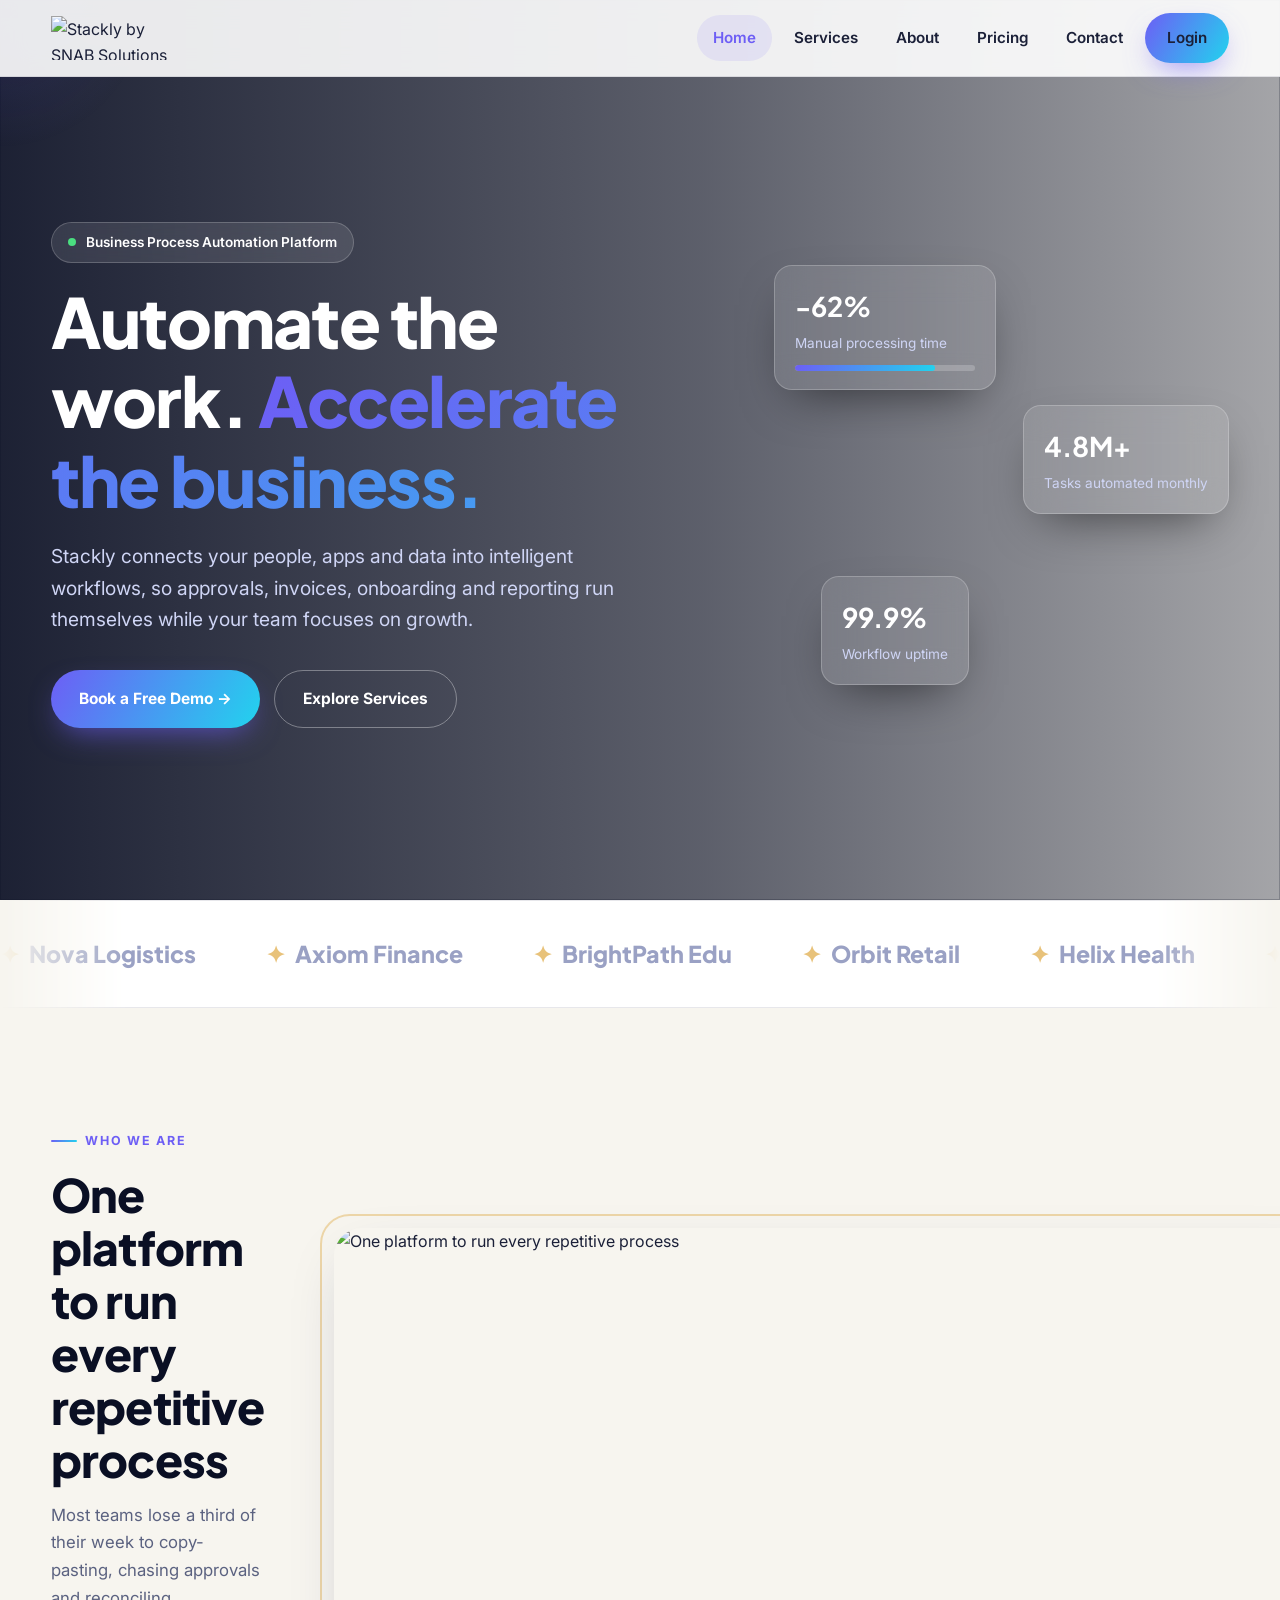
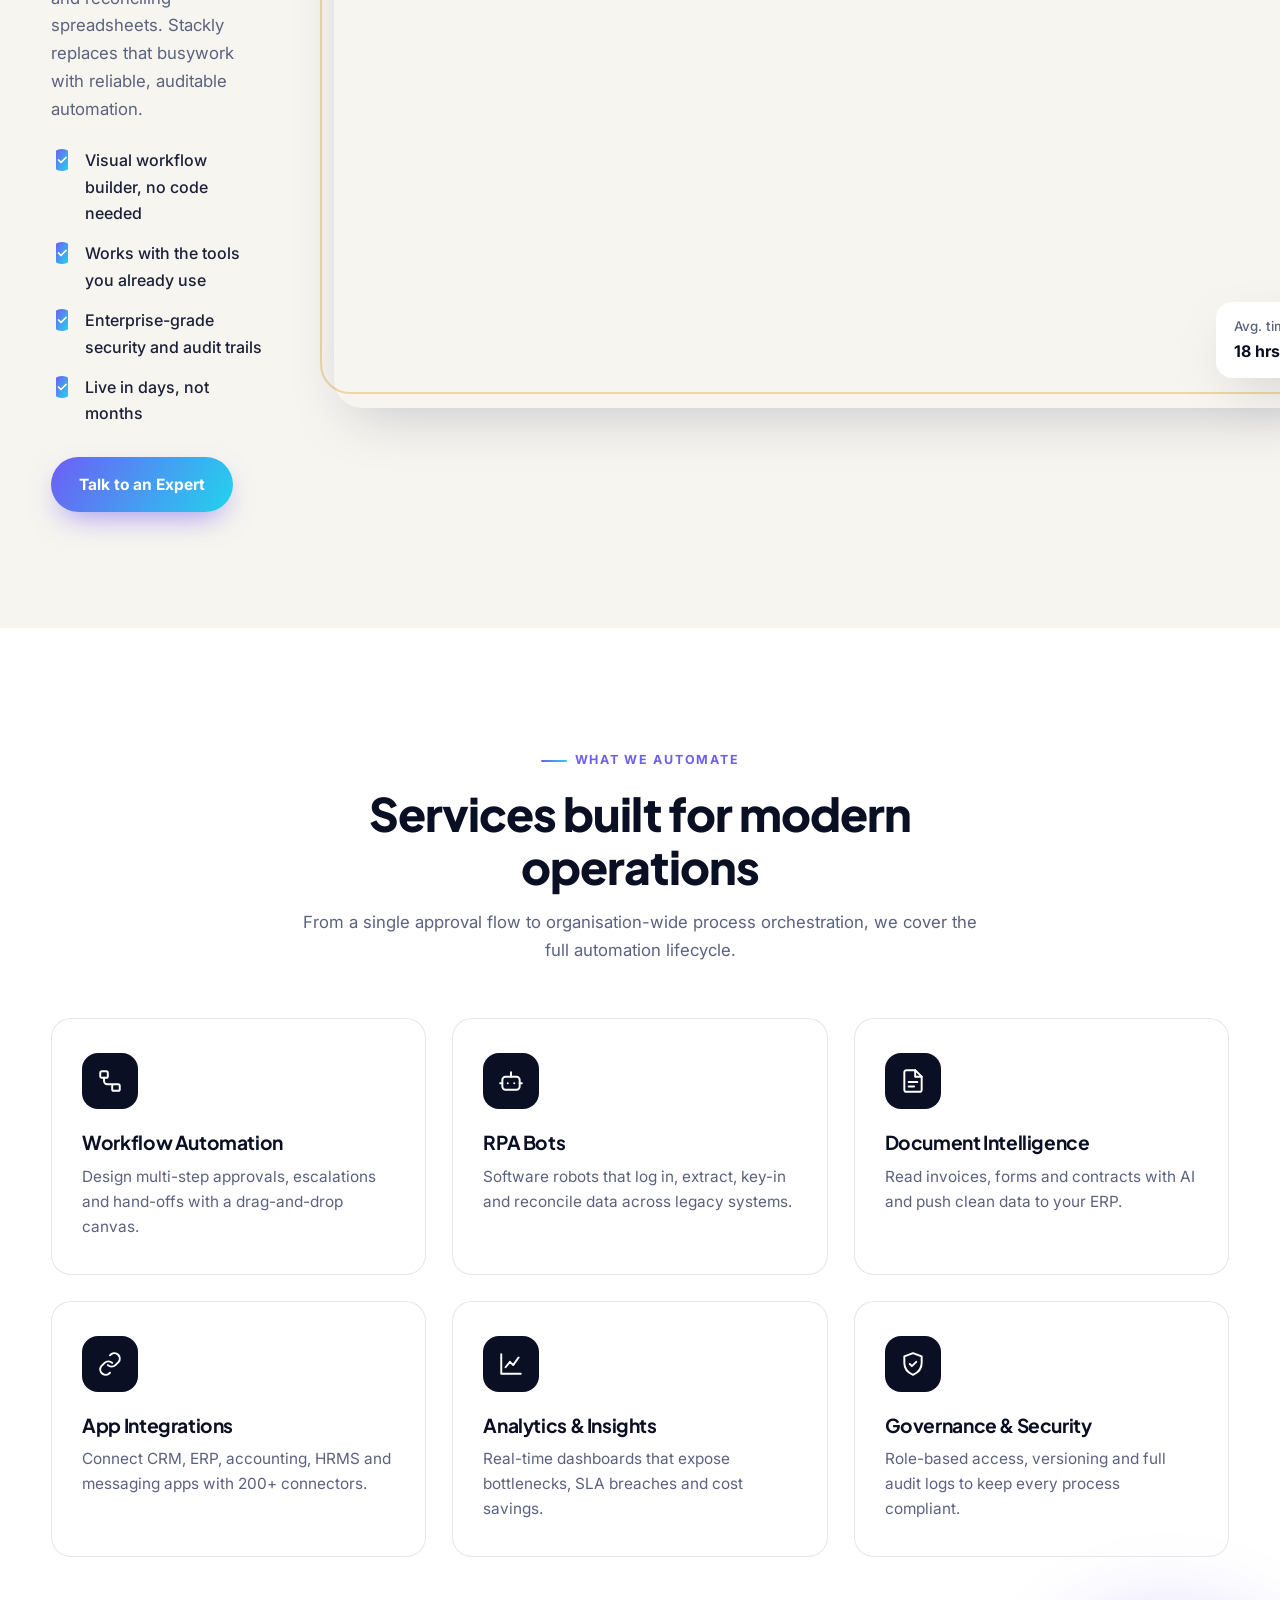
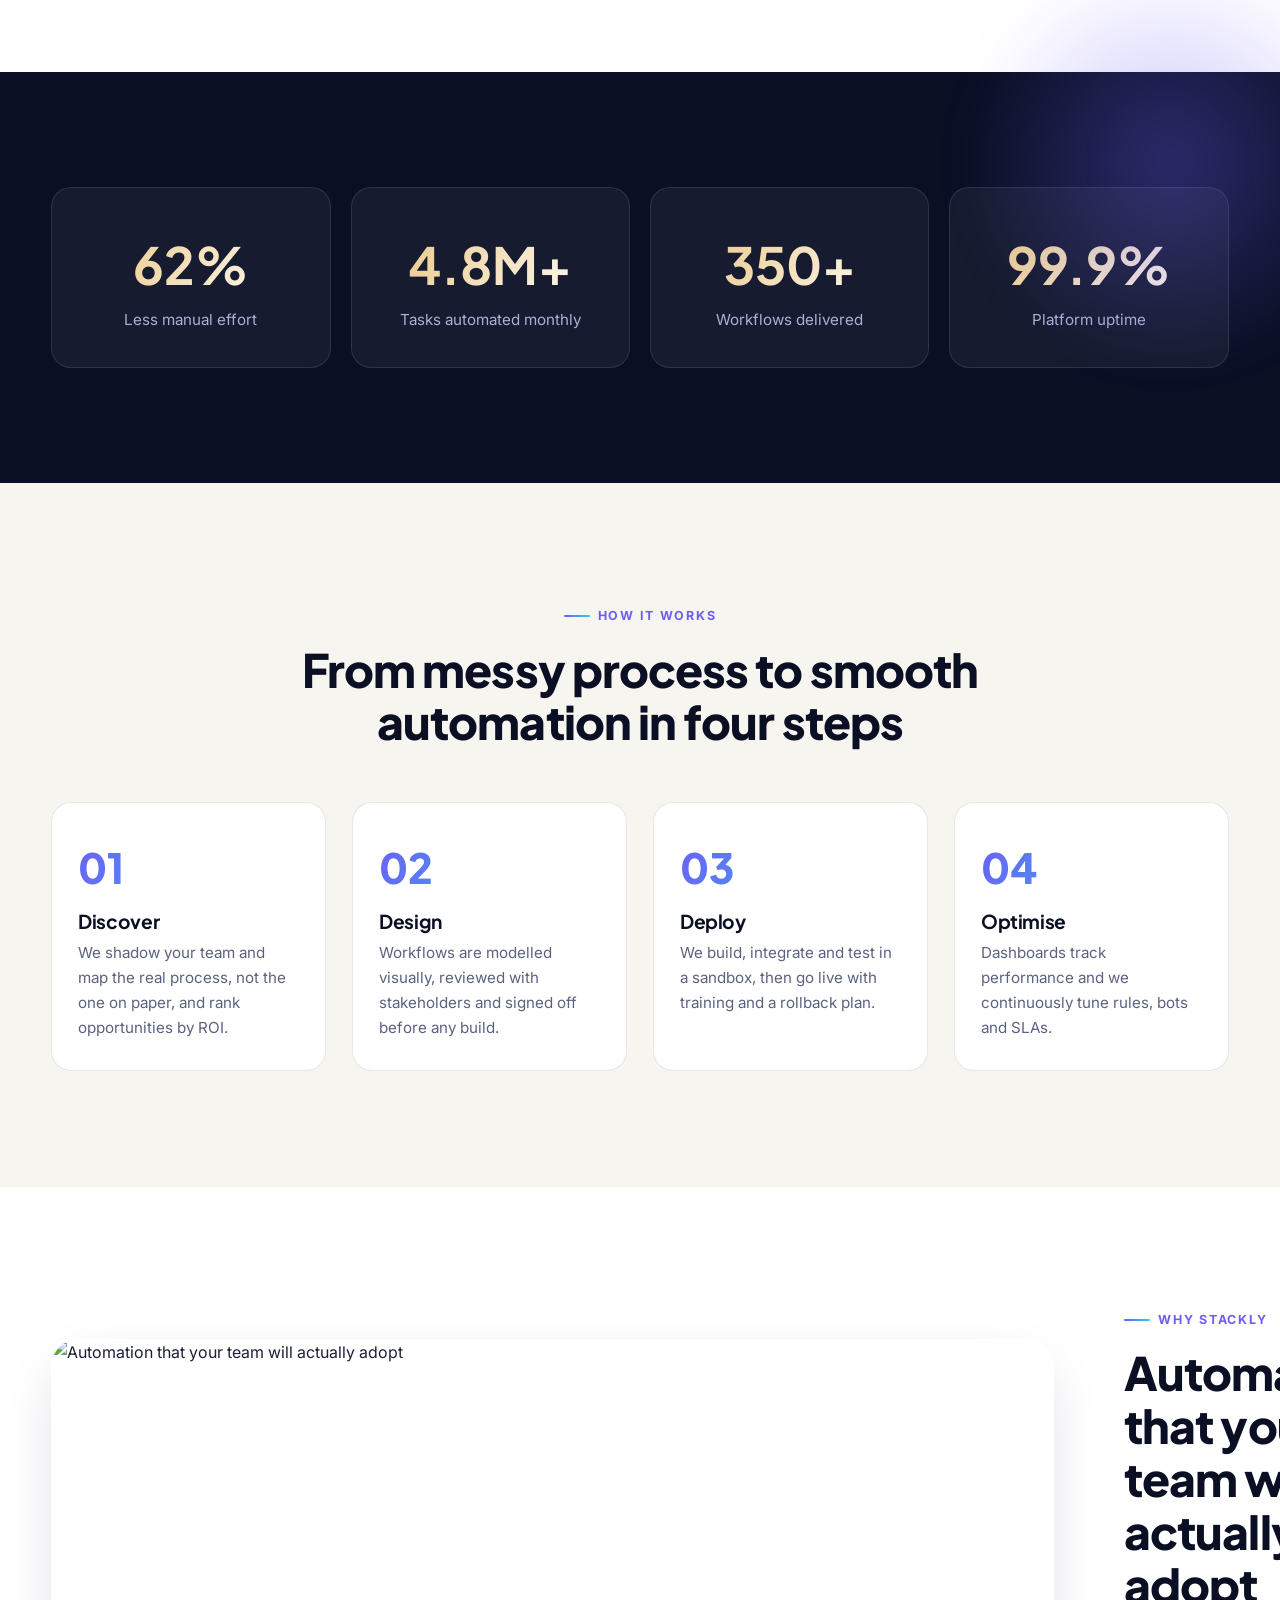
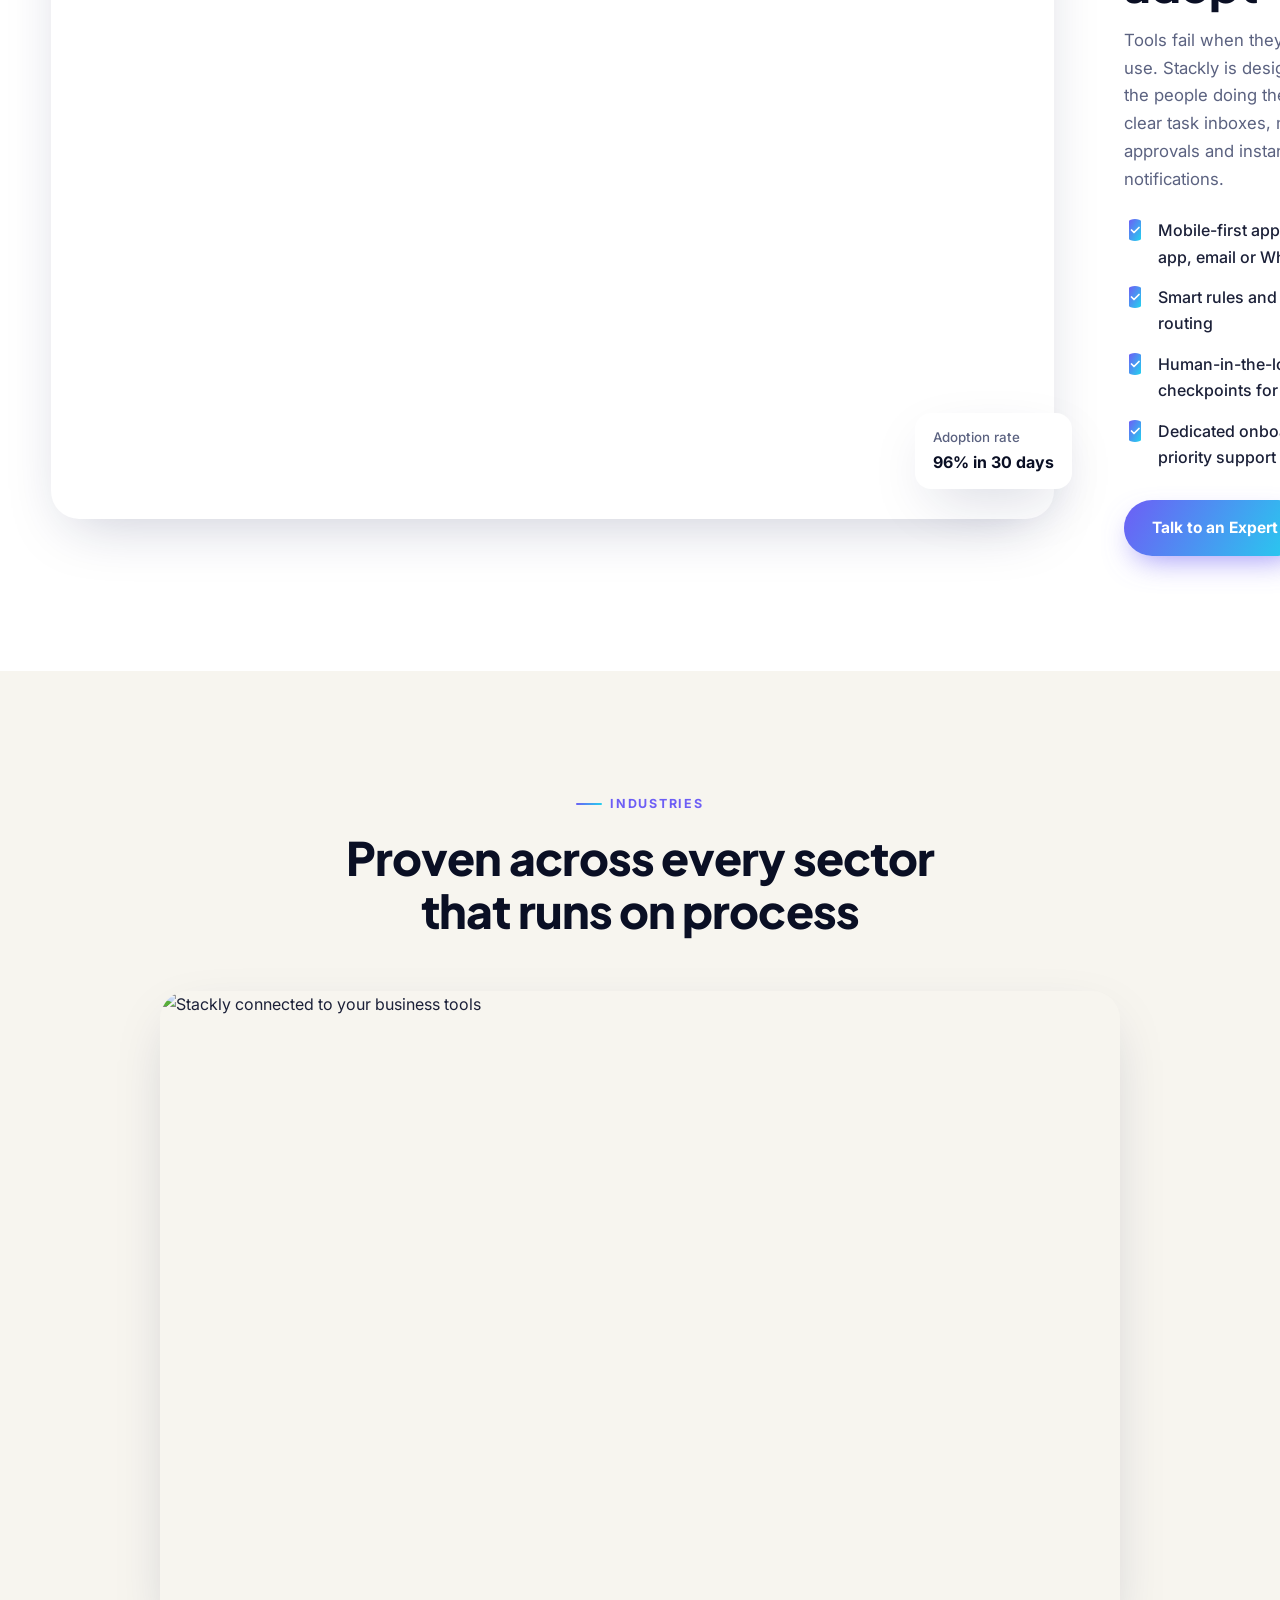
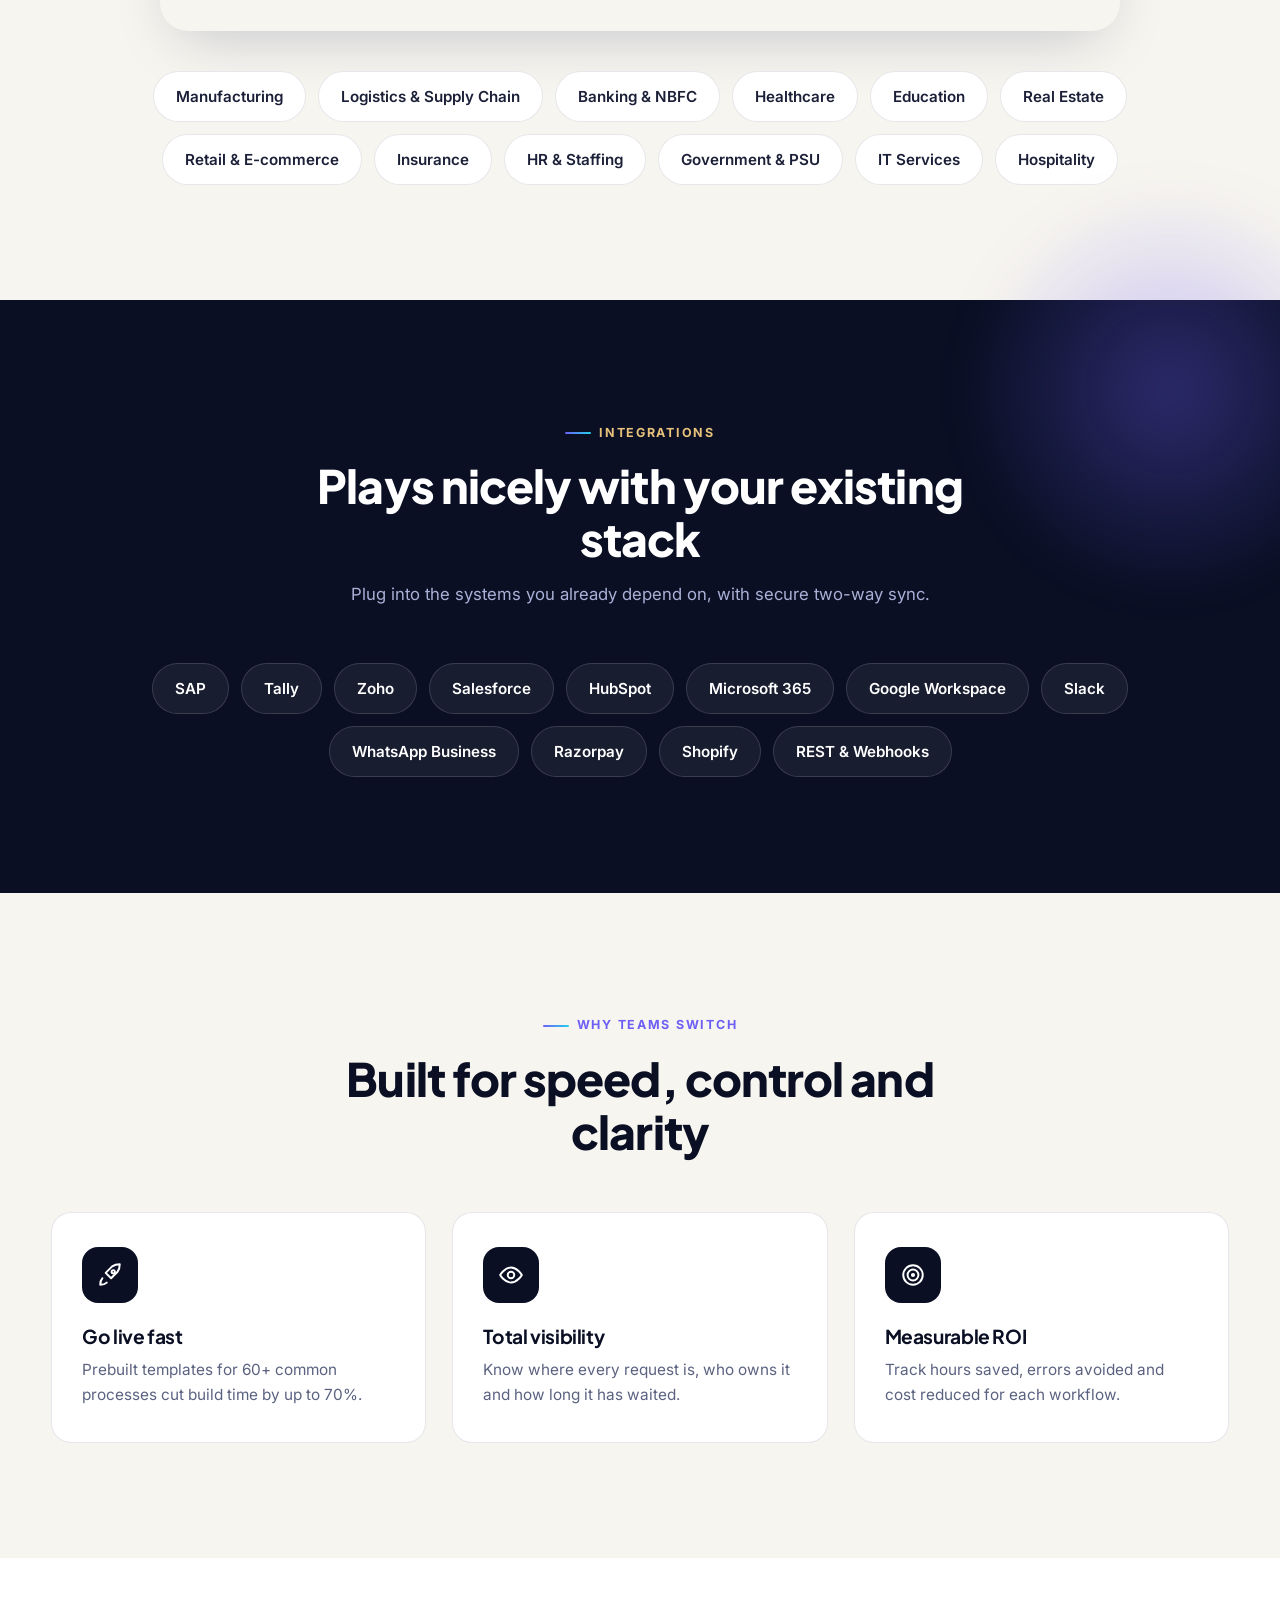
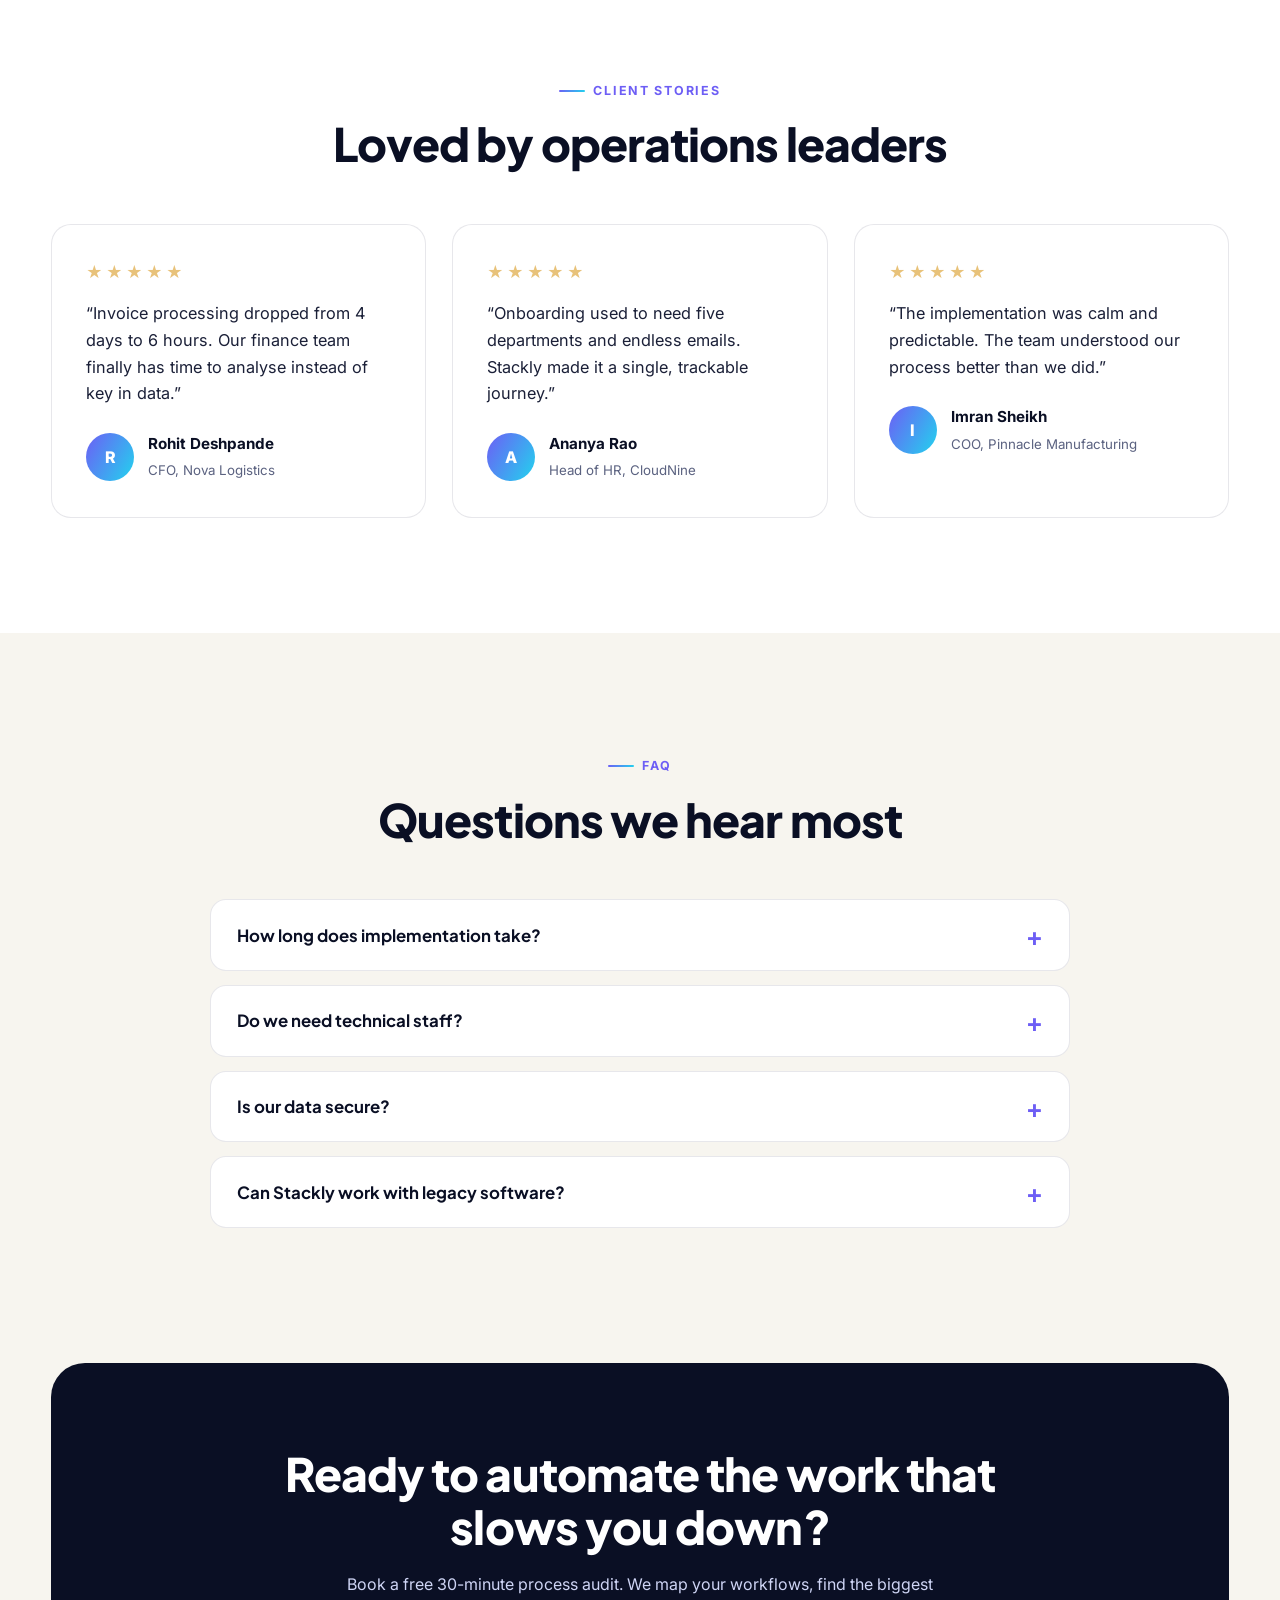
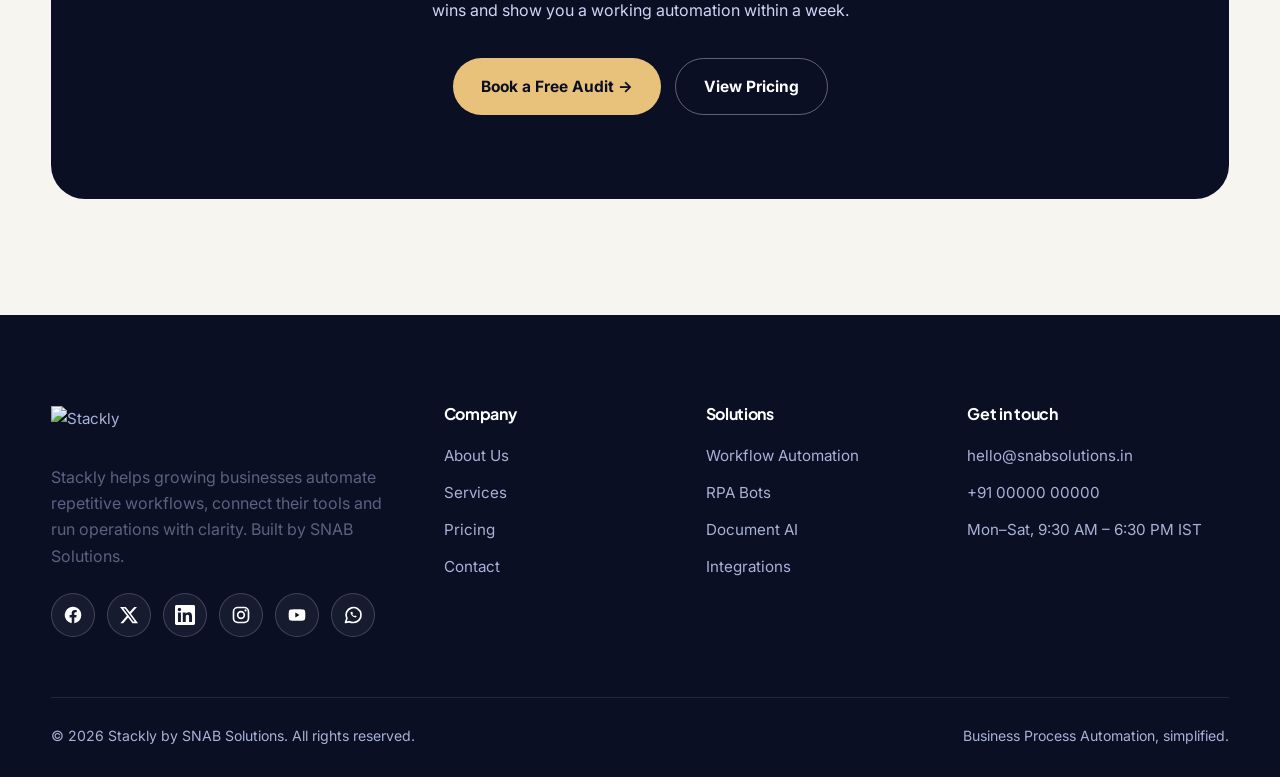
==== commit b030201b: "update" ====
--- a/index.html
+++ b/index.html
@@ -468,7 +468,8 @@
               Proven across every sector that runs on process
             </h2>
           </div>
-          <div class="chips rv">
+          <img alt="Stackly connected to your business tools" class="rv" height="640" loading="lazy" src="assets/img/integrations.webp" style="display:block;width:100%;max-width:960px;margin:0 auto 40px;border-radius:28px;aspect-ratio:5/2;object-fit:cover;box-shadow:var(--shadow)" width="1600"/>
+        <div class="chips rv">
             <span class="chip">
               Manufacturing
             </span>
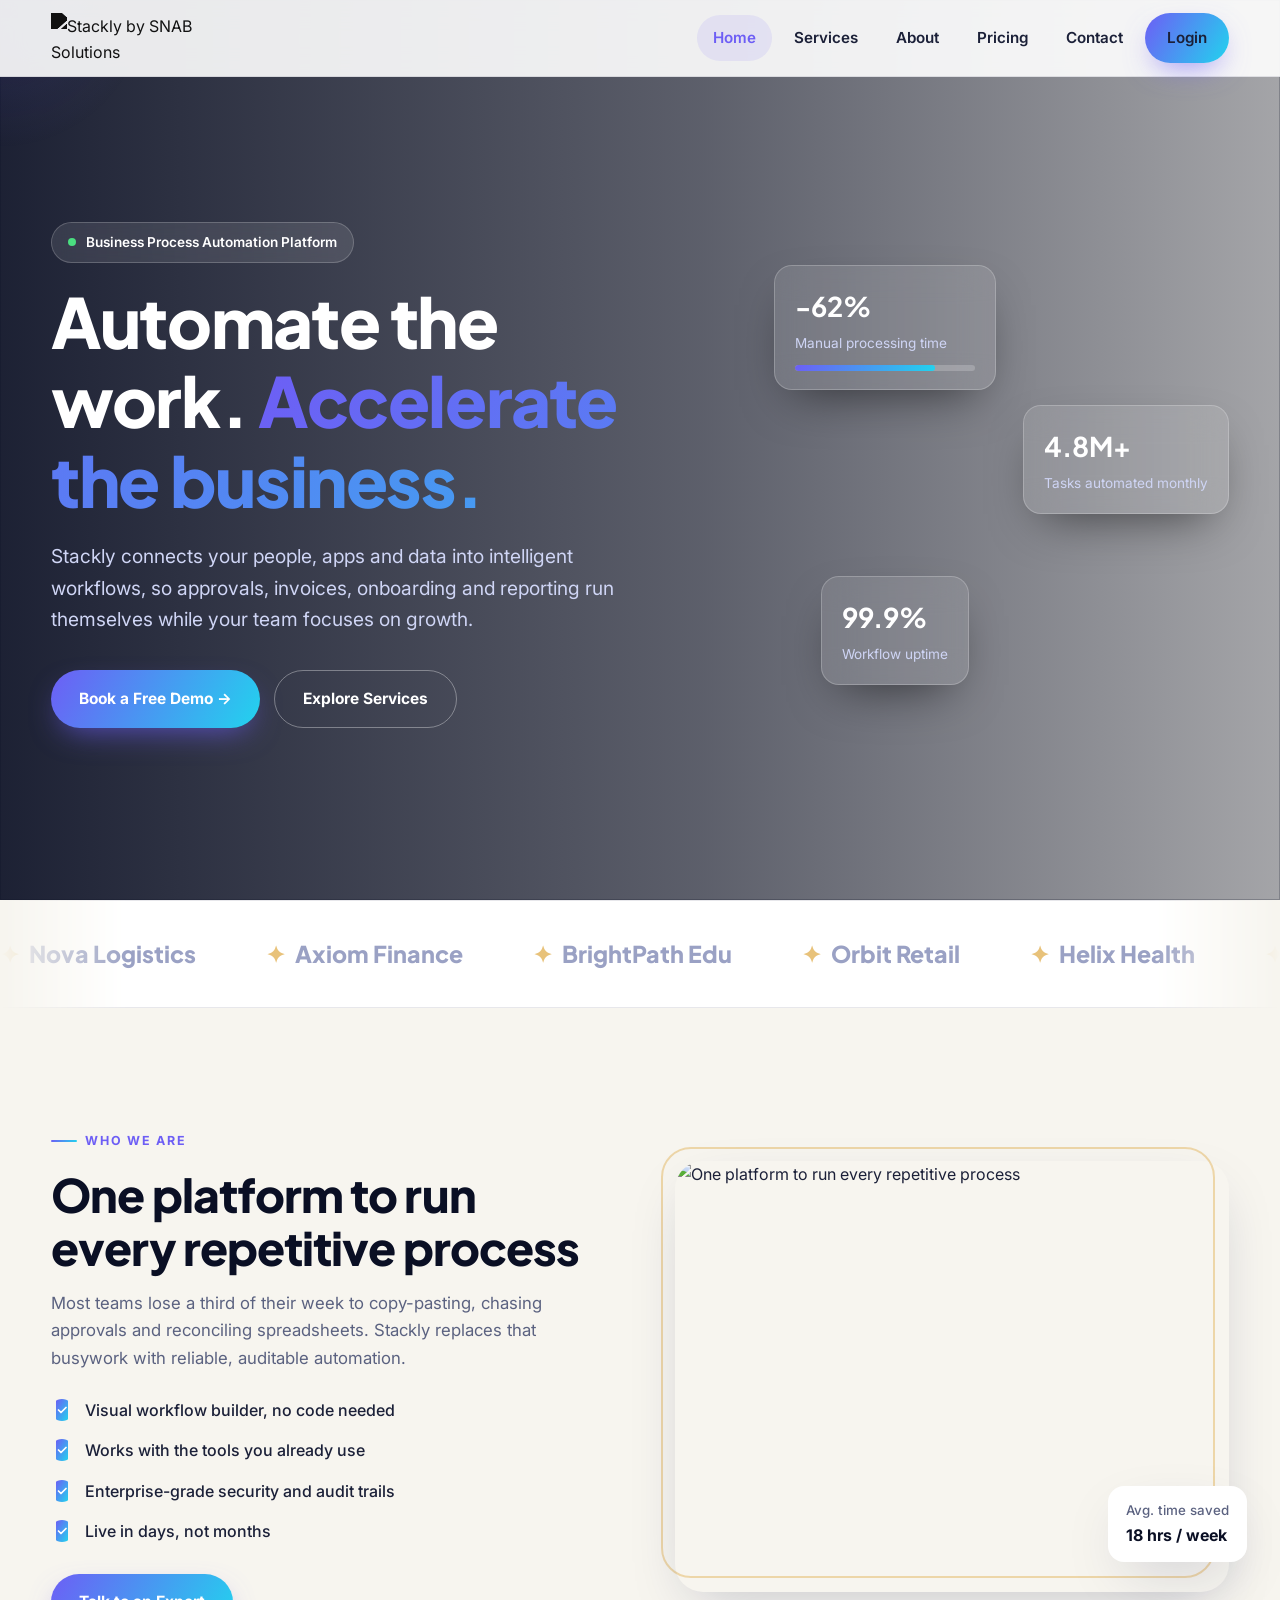
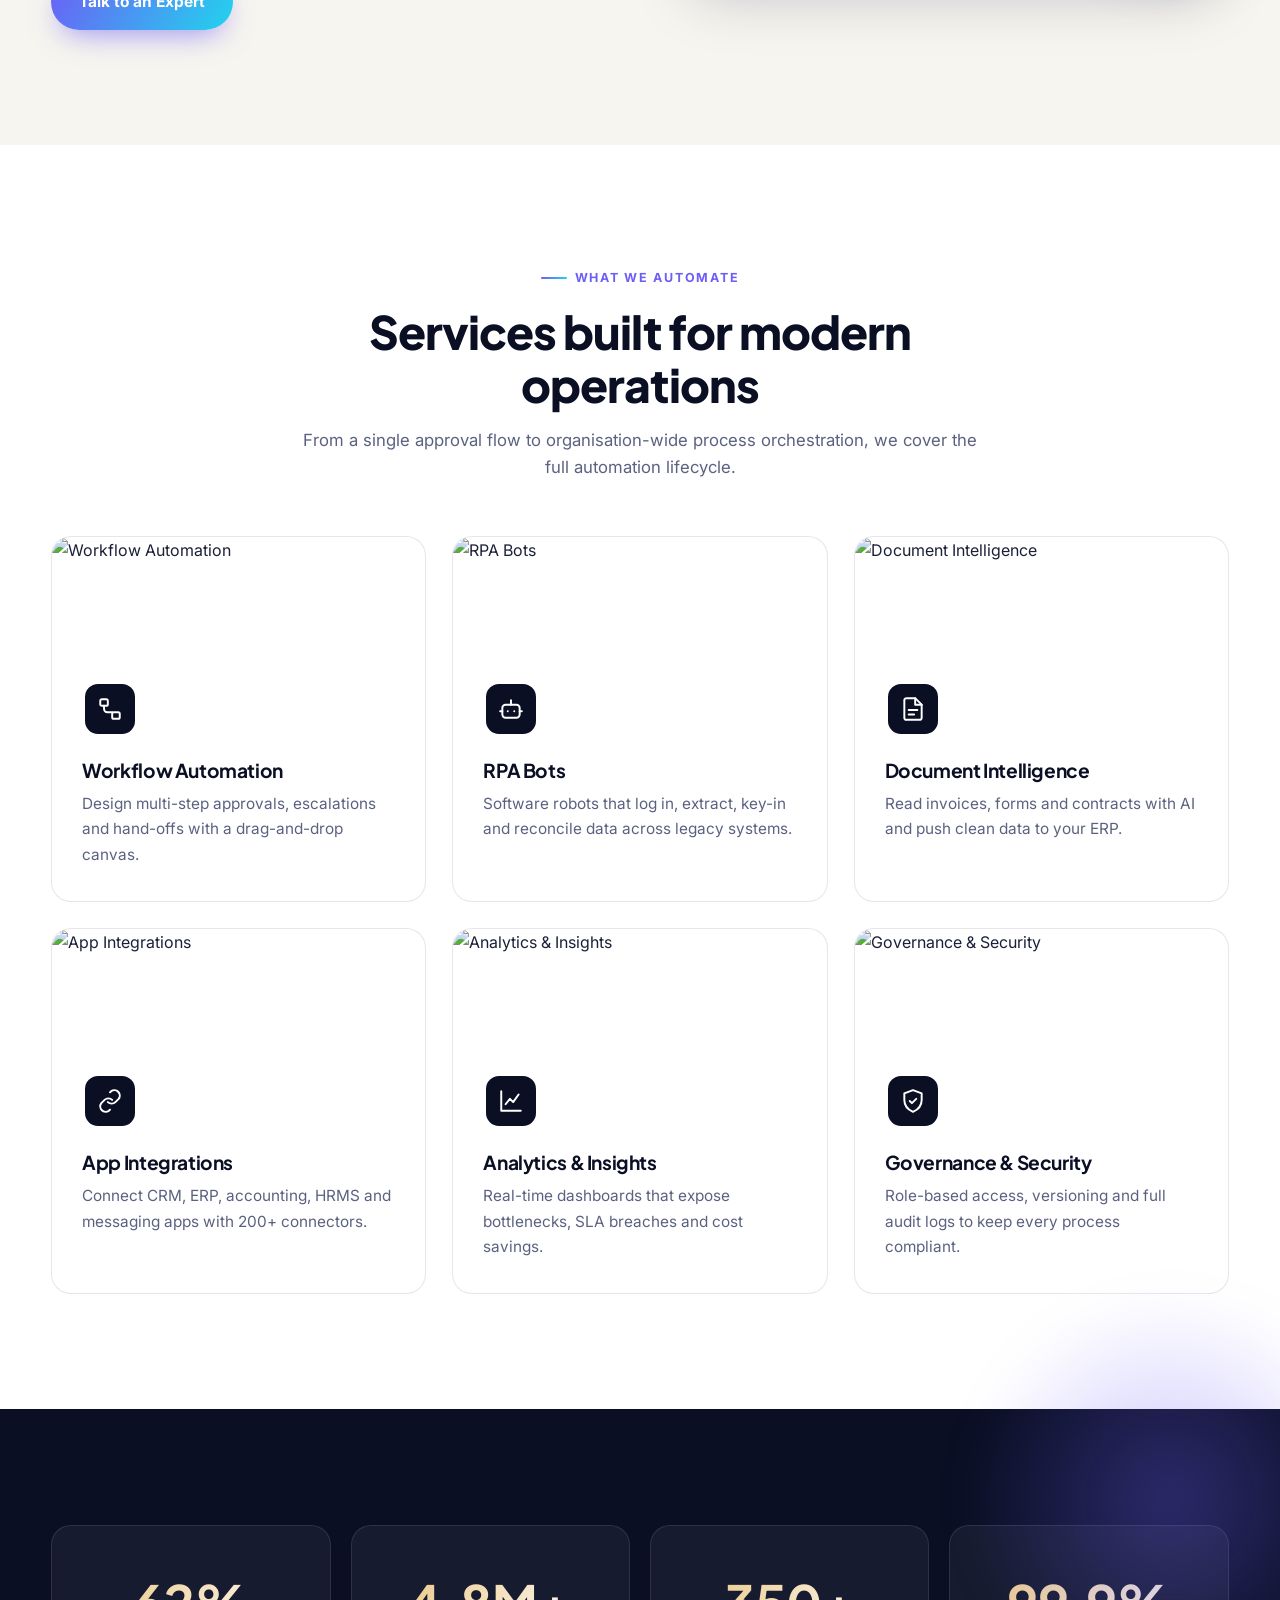
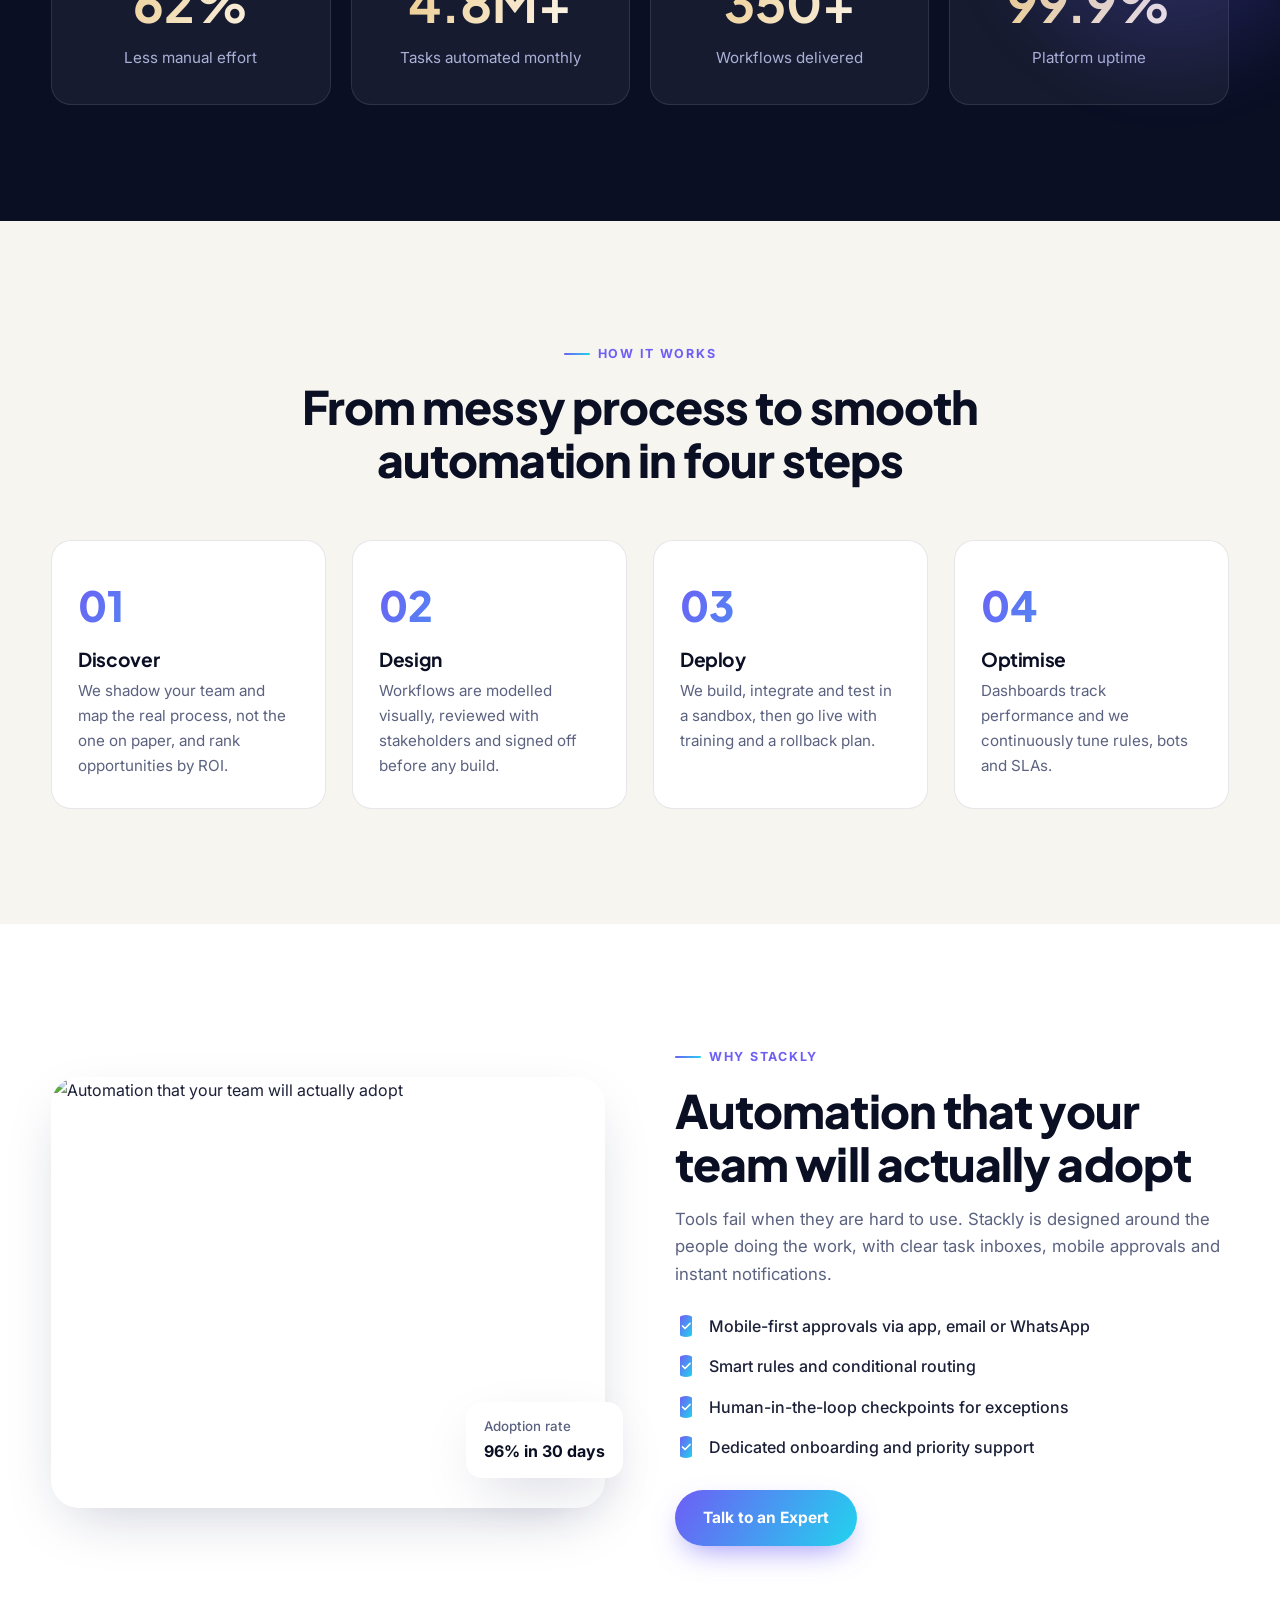
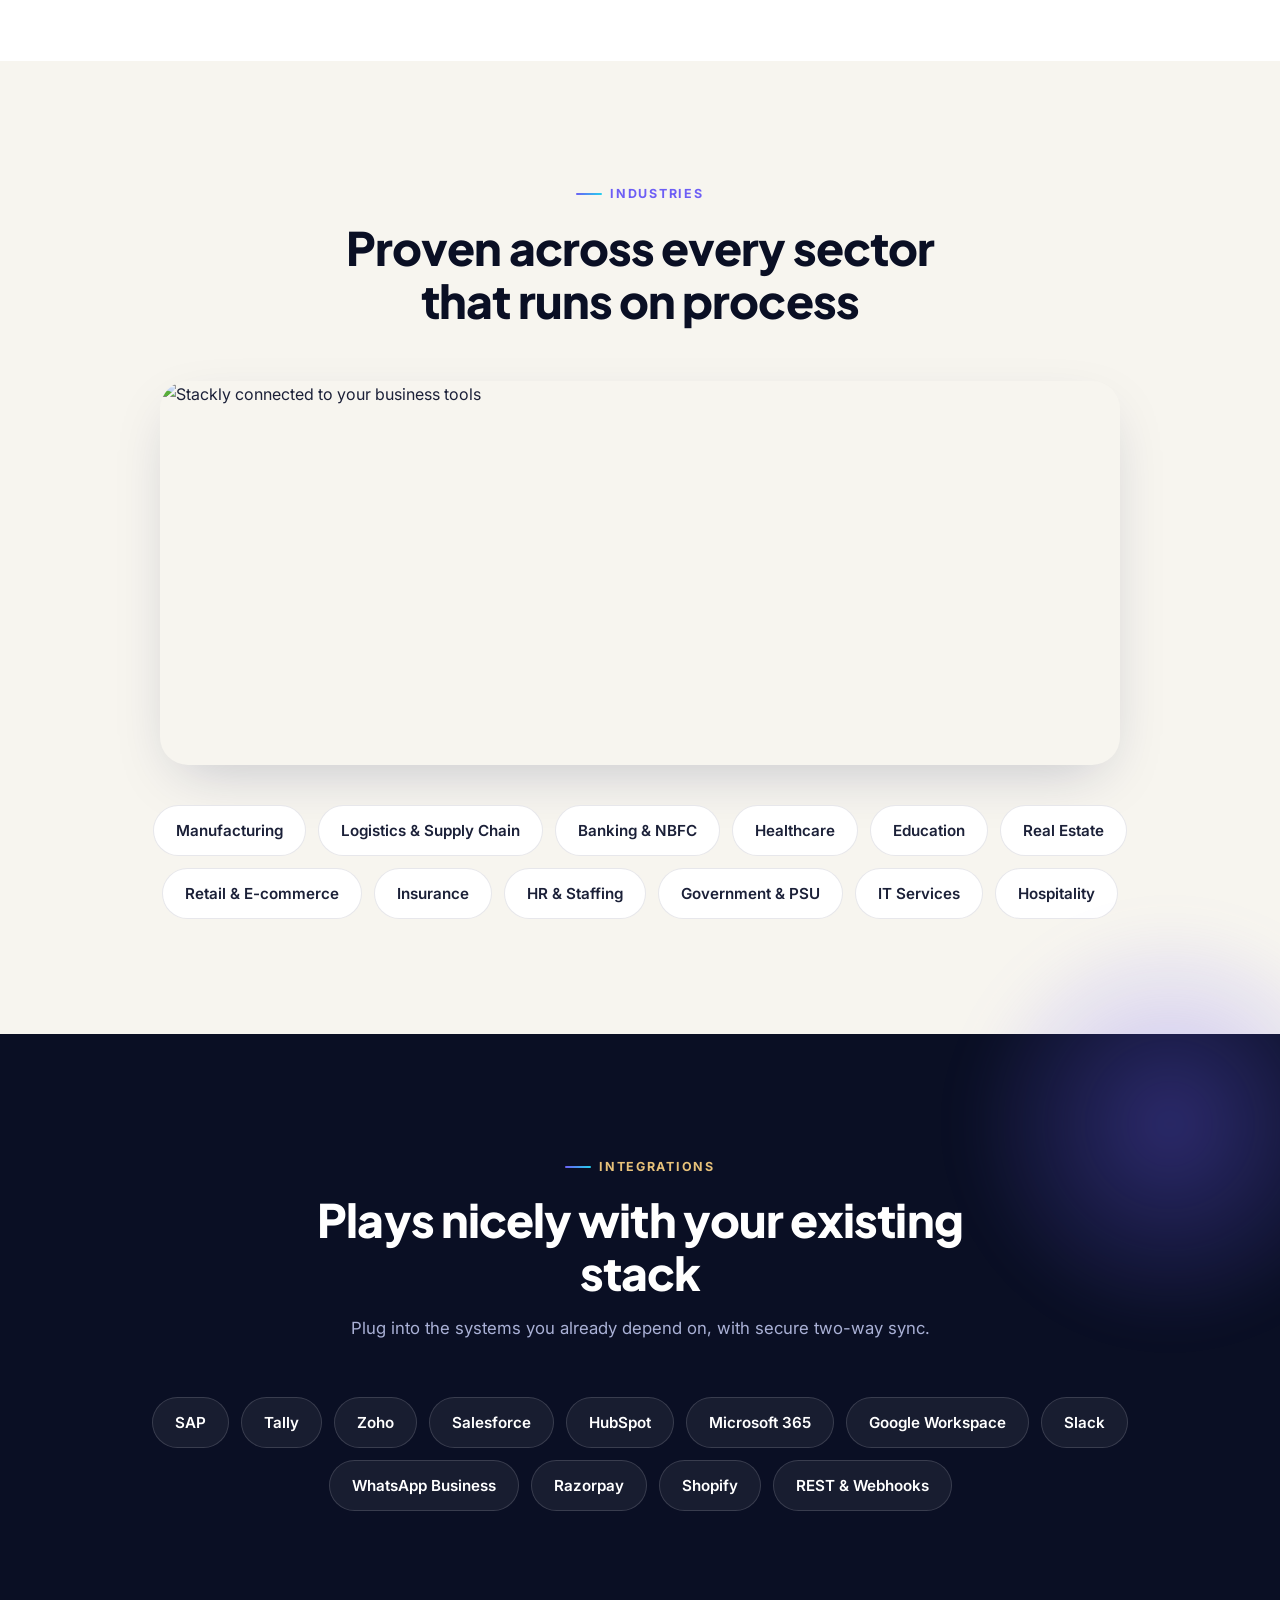
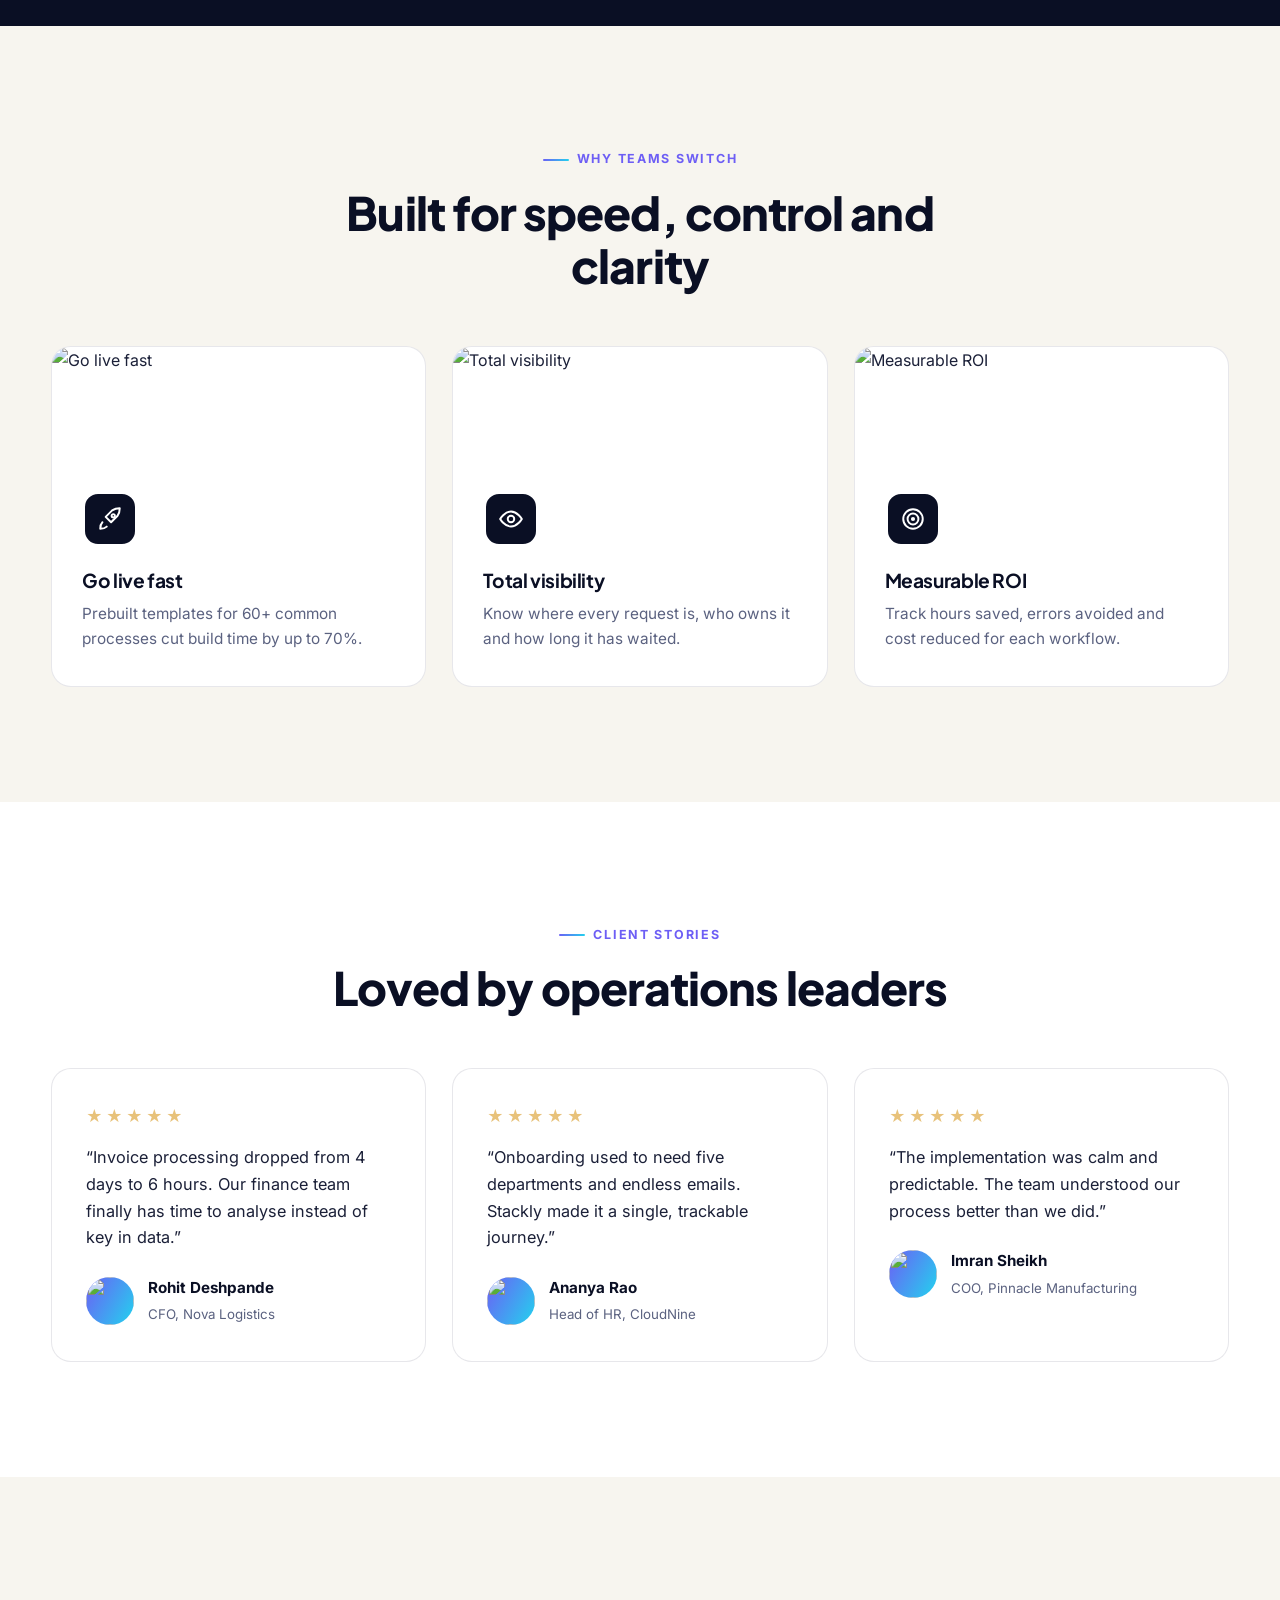
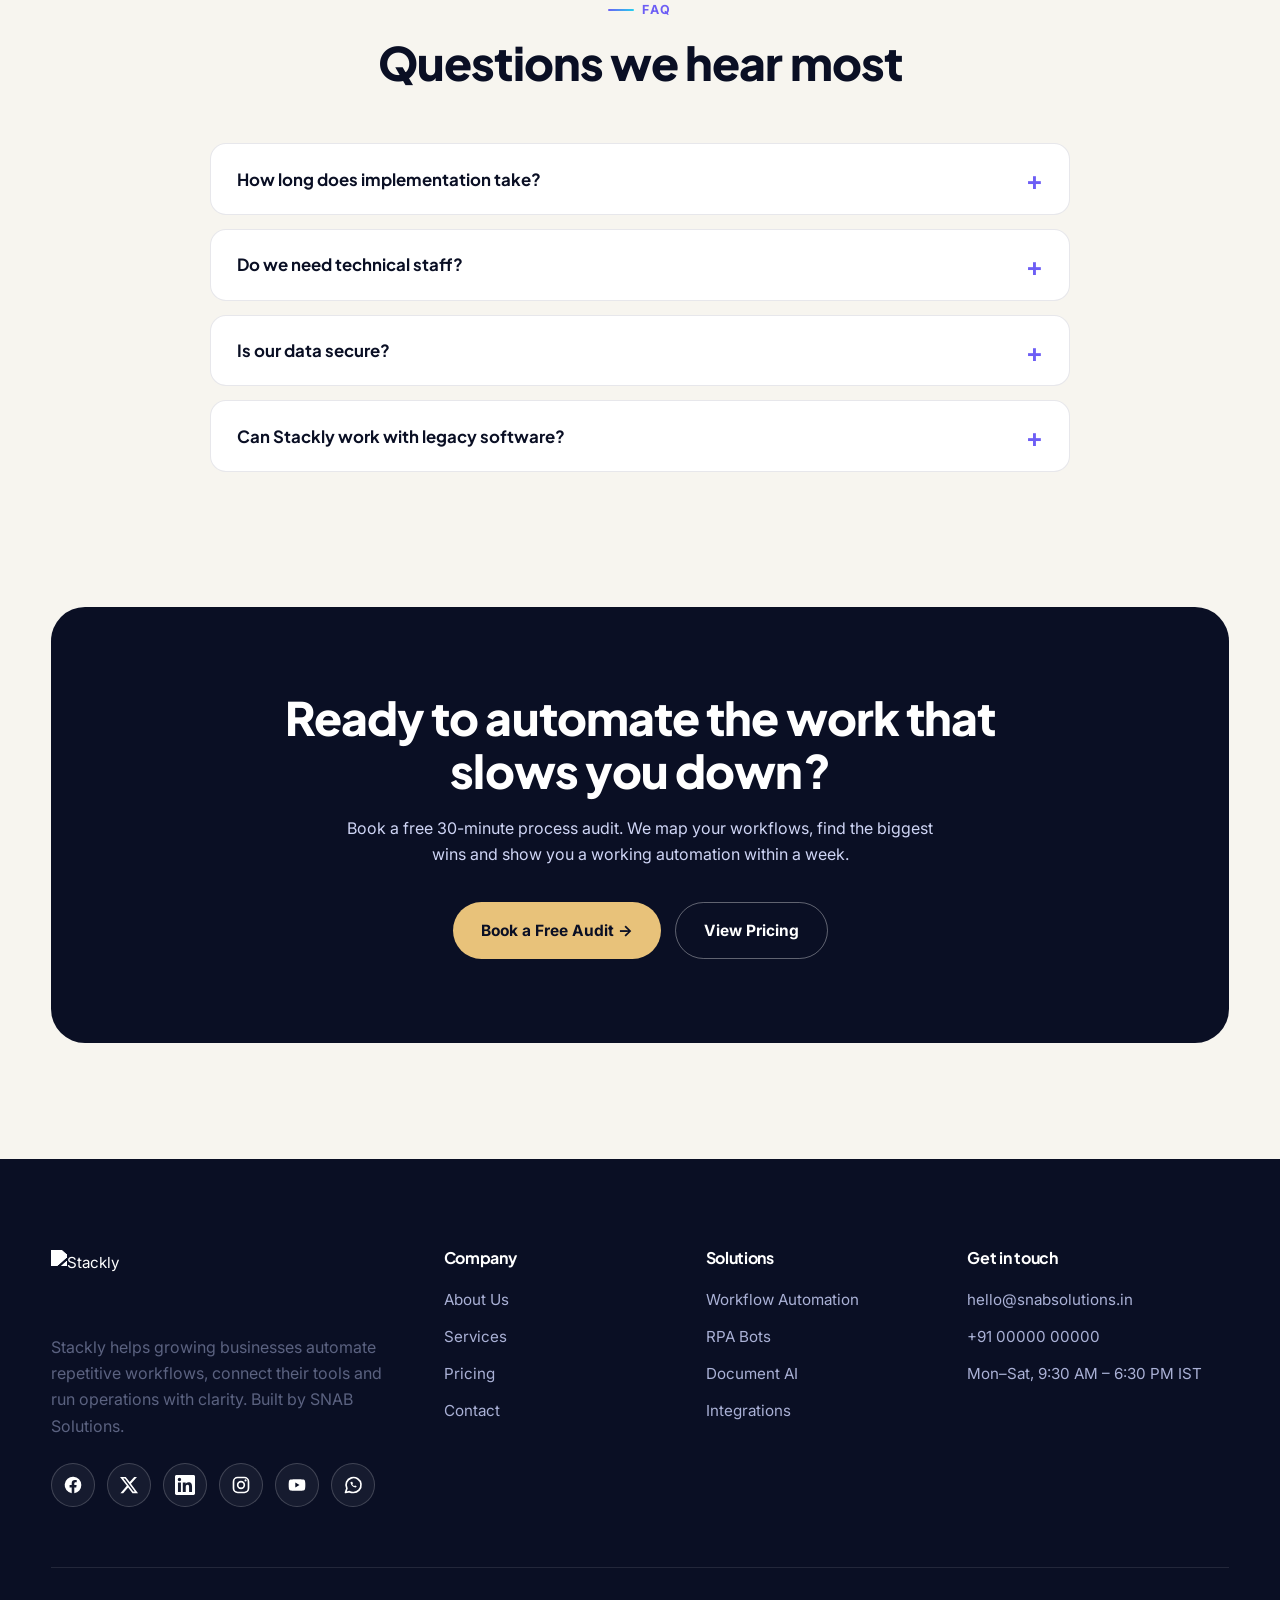
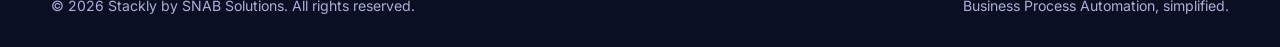
==== commit 1619f88c: "update" ====
--- a/index.html
+++ b/index.html
@@ -1,908 +1,303 @@
 <!DOCTYPE html>
 <html lang="en">
-  <head>
-    <meta charset="utf-8"/>
-    <meta content="width=device-width,initial-scale=1" name="viewport"/>
-    <title>
-      Stackly | Business Process Automation Platform
-    </title>
-    <meta content="Stackly by SNAB Solutions automates workflows, approvals, documents and integrations so your business runs faster." name="description"/>
-    <meta content="#0A0F24" name="theme-color"/>
-    <link href="https://fonts.googleapis.com" rel="preconnect"/>
-    <link crossorigin="" href="https://fonts.gstatic.com" rel="preconnect"/>
-    <link href="https://fonts.googleapis.com/css2?family=Inter:wght@400;500;600&amp;family=Plus+Jakarta+Sans:wght@700;800&amp;display=swap" rel="stylesheet"/>
-    <link href="css/style.css" rel="stylesheet"/>
-  </head>
-  <body>
-    <div id="progress">
-    </div>
-    <div id="glow">
-    </div>
-    <!-- Site header and navigation -->
-    <header class="hdr">
-      <div class="container nav">
-        <a aria-label="Stackly home" class="logo" href="index.html">
-          <img alt="Stackly by SNAB Solutions" height="44" src="https://wsrv.nl/?url=https://snabsolutions.in/wp-content/uploads/2026/02/stackly-snab-solutions.png&amp;w=280&amp;output=webp&amp;q=85&amp;fit=cover" width="140"/>
-        </a>
-        <nav class="menu" id="menu">
-          <a class="on" href="index.html">
-            Home
-          </a>
-          <a href="services.html">
-            Services
-          </a>
-          <a href="about.html">
-            About
-          </a>
-          <a href="pricing.html">
-            Pricing
-          </a>
-          <a href="contact.html">
-            Contact
-          </a>
-          <a class="btn btn-p" href="login.html">
-            Login
-          </a>
-        </nav>
-        <button aria-label="Menu" class="burger">
-          <span>
-          </span>
-        </button>
-      </div>
-    </header>
-    <!-- Main content -->
-    <main>
-      <!-- Section 01: Hero -->
-      <section class="hero">
-        <img alt="" class="hero-bg" fetchpriority="high" height="900" src="assets/img/hero-home.webp" width="1600"/>
-        <div class="container hero-grid">
-          <div class="rv">
-            <span class="pill">
-              <i>
-              </i>
-              Business Process Automation Platform
-            </span>
-            <h1>
-              Automate the work.
-              <span class="grad">
-                Accelerate the business.
-              </span>
-            </h1>
-            <p class="lead">
-              Stackly connects your people, apps and data into intelligent workflows, so approvals, invoices, onboarding and reporting run themselves while your team focuses on growth.
-            </p>
-            <div class="acts">
-              <a class="btn btn-p" href="contact.html">
-                Book a Free Demo →
-              </a>
-              <a class="btn btn-o" href="services.html">
-                Explore Services
-              </a>
-            </div>
-          </div>
-          <div class="hero-cards rv r">
-            <div class="fcard a">
-              <b>
-                -62%
-              </b>
-              <span>
-                Manual processing time
-              </span>
-              <div class="bar">
-                <i>
-                </i>
-              </div>
-            </div>
-            <div class="fcard b">
-              <b>
-                4.8M+
-              </b>
-              <span>
-                Tasks automated monthly
-              </span>
-            </div>
-            <div class="fcard c">
-              <b>
-                99.9%
-              </b>
-              <span>
-                Workflow uptime
-              </span>
-            </div>
-          </div>
-        </div>
-      </section>
-      <!-- Section 02: Logo marquee -->
-      <section aria-label="Trusted by" class="marq">
-        <div class="track">
-          <span>
-            Nova Logistics
-          </span>
-          <span>
-            Axiom Finance
-          </span>
-          <span>
-            BrightPath Edu
-          </span>
-          <span>
-            Orbit Retail
-          </span>
-          <span>
-            Helix Health
-          </span>
-          <span>
-            Zenith Realty
-          </span>
-          <span>
-            Pinnacle Mfg
-          </span>
-          <span>
-            CloudNine HR
-          </span>
-          <span>
-            Nova Logistics
-          </span>
-          <span>
-            Axiom Finance
-          </span>
-          <span>
-            BrightPath Edu
-          </span>
-          <span>
-            Orbit Retail
-          </span>
-          <span>
-            Helix Health
-          </span>
-          <span>
-            Zenith Realty
-          </span>
-          <span>
-            Pinnacle Mfg
-          </span>
-          <span>
-            CloudNine HR
-          </span>
-        </div>
-      </section>
-      <!-- Section 03: One platform to run every repetitive process -->
-      <section class="sec">
-        <div class="container">
-          <div class="split">
-            <div class="rv l">
-              <span class="eyebrow">
-                Who we are
-              </span>
-              <h2>
-                One platform to run every repetitive process
-              </h2>
-              <p style="margin-top:16px;font-size:1.05rem">
-                Most teams lose a third of their week to copy-pasting, chasing approvals and reconciling spreadsheets. Stackly replaces that busywork with reliable, auditable automation.
-              </p>
-              <ul class="checks">
-                <li>
-                  Visual workflow builder, no code needed
-                </li>
-                <li>
-                  Works with the tools you already use
-                </li>
-                <li>
-                  Enterprise-grade security and audit trails
-                </li>
-                <li>
-                  Live in days, not months
-                </li>
-              </ul>
-              <a class="btn btn-p" href="contact.html" style="margin-top:30px">
-                Talk to an Expert
-              </a>
-            </div>
-            <div class="media rv r">
-              <img alt="One platform to run every repetitive process" height="780" loading="lazy" src="assets/img/sec-1.webp" width="1000"/>
-              <div class="badge">
-                <small>
-                  Avg. time saved
-                </small>
-                18 hrs / week
-              </div>
-            </div>
-          </div>
-        </div>
-      </section>
-      <!-- Section 04: Services built for modern operations -->
-      <section class="sec alt">
-        <div class="container">
-          <div class="head center rv">
-            <span class="eyebrow">
-              What we automate
-            </span>
-            <h2>
-              Services built for modern operations
-            </h2>
-            <p>
-              From a single approval flow to organisation-wide process orchestration, we cover the full automation lifecycle.
-            </p>
-          </div>
-          <div class="grid g3">
-            <article class="card rv z d1">
-              <span class="ic">
-                <svg viewbox="0 0 24 24">
-                  <rect height="6" rx="1.5" width="7" x="3" y="3">
-                  </rect>
-                  <rect height="6" rx="1.5" width="7" x="14" y="15">
-                  </rect>
-                  <path d="M6.5 9v3a3 3 0 003 3H14">
-                  </path>
-                </svg>
-              </span>
-              <h3>
-                Workflow Automation
-              </h3>
-              <p>
-                Design multi-step approvals, escalations and hand-offs with a drag-and-drop canvas.
-              </p>
-            </article>
-            <article class="card rv z d2">
-              <span class="ic">
-                <svg viewbox="0 0 24 24">
-                  <rect height="12" rx="3" width="16" x="4" y="8">
-                  </rect>
-                  <path d="M12 8V4M9 14h.01M15 14h.01M2 14h2M20 14h2">
-                  </path>
-                </svg>
-              </span>
-              <h3>
-                RPA Bots
-              </h3>
-              <p>
-                Software robots that log in, extract, key-in and reconcile data across legacy systems.
-              </p>
-            </article>
-            <article class="card rv z d3">
-              <span class="ic">
-                <svg viewbox="0 0 24 24">
-                  <path d="M14 2H6a2 2 0 00-2 2v16a2 2 0 002 2h12a2 2 0 002-2V8z">
-                  </path>
-                  <path d="M14 2v6h6M8 13h8M8 17h5">
-                  </path>
-                </svg>
-              </span>
-              <h3>
-                Document Intelligence
-              </h3>
-              <p>
-                Read invoices, forms and contracts with AI and push clean data to your ERP.
-              </p>
-            </article>
-            <article class="card rv z d1">
-              <span class="ic">
-                <svg viewbox="0 0 24 24">
-                  <path d="M10 13a5 5 0 007 0l3-3a5 5 0 00-7-7l-1 1">
-                  </path>
-                  <path d="M14 11a5 5 0 00-7 0l-3 3a5 5 0 007 7l1-1">
-                  </path>
-                </svg>
-              </span>
-              <h3>
-                App Integrations
-              </h3>
-              <p>
-                Connect CRM, ERP, accounting, HRMS and messaging apps with 200+ connectors.
-              </p>
-            </article>
-            <article class="card rv z d2">
-              <span class="ic">
-                <svg viewbox="0 0 24 24">
-                  <path d="M3 3v18h18">
-                  </path>
-                  <path d="M7 15l4-5 3 3 5-7">
-                  </path>
-                </svg>
-              </span>
-              <h3>
-                Analytics &amp; Insights
-              </h3>
-              <p>
-                Real-time dashboards that expose bottlenecks, SLA breaches and cost savings.
-              </p>
-            </article>
-            <article class="card rv z d3">
-              <span class="ic">
-                <svg viewbox="0 0 24 24">
-                  <path d="M12 2l8 3v6c0 5-3.5 9-8 11-4.5-2-8-6-8-11V5z">
-                  </path>
-                  <path d="M9 12l2 2 4-4">
-                  </path>
-                </svg>
-              </span>
-              <h3>
-                Governance &amp; Security
-              </h3>
-              <p>
-                Role-based access, versioning and full audit logs to keep every process compliant.
-              </p>
-            </article>
-          </div>
-        </div>
-      </section>
-      <!-- Section 05: Content -->
-      <section class="sec dark">
-        <div class="blob" style="top:-120px;right:-100px">
-        </div>
-        <div class="container">
-          <div class="stats">
-            <div class="stat rv z d1">
-              <b data-n="62" data-s="%">
-                0
-              </b>
-              <span>
-                Less manual effort
-              </span>
-            </div>
-            <div class="stat rv z d2">
-              <b data-n="4.8" data-s="M+">
-                0
-              </b>
-              <span>
-                Tasks automated monthly
-              </span>
-            </div>
-            <div class="stat rv z d3">
-              <b data-n="350" data-s="+">
-                0
-              </b>
-              <span>
-                Workflows delivered
-              </span>
-            </div>
-            <div class="stat rv z d4">
-              <b data-n="99.9" data-s="%">
-                0
-              </b>
-              <span>
-                Platform uptime
-              </span>
-            </div>
-          </div>
-        </div>
-      </section>
-      <!-- Section 06: From messy process to smooth automation in four steps -->
-      <section class="sec">
-        <div class="container">
-          <div class="head center rv">
-            <span class="eyebrow">
-              How it works
-            </span>
-            <h2>
-              From messy process to smooth automation in four steps
-            </h2>
-          </div>
-          <div class="steps">
-            <div class="step rv d1">
-              <h3>
-                Discover
-              </h3>
-              <p>
-                We shadow your team and map the real process, not the one on paper, and rank opportunities by ROI.
-              </p>
-            </div>
-            <div class="step rv d2">
-              <h3>
-                Design
-              </h3>
-              <p>
-                Workflows are modelled visually, reviewed with stakeholders and signed off before any build.
-              </p>
-            </div>
-            <div class="step rv d3">
-              <h3>
-                Deploy
-              </h3>
-              <p>
-                We build, integrate and test in a sandbox, then go live with training and a rollback plan.
-              </p>
-            </div>
-            <div class="step rv d4">
-              <h3>
-                Optimise
-              </h3>
-              <p>
-                Dashboards track performance and we continuously tune rules, bots and SLAs.
-              </p>
-            </div>
-          </div>
-        </div>
-      </section>
-      <!-- Section 07: Automation that your team will actually adopt -->
-      <section class="sec alt">
-        <div class="container">
-          <div class="split rev">
-            <div class="rv r">
-              <span class="eyebrow">
-                Why Stackly
-              </span>
-              <h2>
-                Automation that your team will actually adopt
-              </h2>
-              <p style="margin-top:16px;font-size:1.05rem">
-                Tools fail when they are hard to use. Stackly is designed around the people doing the work, with clear task inboxes, mobile approvals and instant notifications.
-              </p>
-              <ul class="checks">
-                <li>
-                  Mobile-first approvals via app, email or WhatsApp
-                </li>
-                <li>
-                  Smart rules and conditional routing
-                </li>
-                <li>
-                  Human-in-the-loop checkpoints for exceptions
-                </li>
-                <li>
-                  Dedicated onboarding and priority support
-                </li>
-              </ul>
-              <a class="btn btn-p" href="contact.html" style="margin-top:30px">
-                Talk to an Expert
-              </a>
-            </div>
-            <div class="media rv l">
-              <img alt="Automation that your team will actually adopt" height="780" loading="lazy" src="assets/img/sec-2.webp" width="1000"/>
-              <div class="badge">
-                <small>
-                  Adoption rate
-                </small>
-                96% in 30 days
-              </div>
-            </div>
-          </div>
-        </div>
-      </section>
-      <!-- Section 08: Proven across every sector that runs on process -->
-      <section class="sec">
-        <div class="container">
-          <div class="head center rv">
-            <span class="eyebrow">
-              Industries
-            </span>
-            <h2>
-              Proven across every sector that runs on process
-            </h2>
-          </div>
-          <img alt="Stackly connected to your business tools" class="rv" height="640" loading="lazy" src="assets/img/integrations.webp" style="display:block;width:100%;max-width:960px;margin:0 auto 40px;border-radius:28px;aspect-ratio:5/2;object-fit:cover;box-shadow:var(--shadow)" width="1600"/>
-        <div class="chips rv">
-            <span class="chip">
-              Manufacturing
-            </span>
-            <span class="chip">
-              Logistics &amp; Supply Chain
-            </span>
-            <span class="chip">
-              Banking &amp; NBFC
-            </span>
-            <span class="chip">
-              Healthcare
-            </span>
-            <span class="chip">
-              Education
-            </span>
-            <span class="chip">
-              Real Estate
-            </span>
-            <span class="chip">
-              Retail &amp; E-commerce
-            </span>
-            <span class="chip">
-              Insurance
-            </span>
-            <span class="chip">
-              HR &amp; Staffing
-            </span>
-            <span class="chip">
-              Government &amp; PSU
-            </span>
-            <span class="chip">
-              IT Services
-            </span>
-            <span class="chip">
-              Hospitality
-            </span>
-          </div>
-        </div>
-      </section>
-      <!-- Section 09: Plays nicely with your existing stack -->
-      <section class="sec dark">
-        <div class="blob" style="top:-120px;right:-100px">
-        </div>
-        <div class="container">
-          <div class="head center rv">
-            <span class="eyebrow">
-              Integrations
-            </span>
-            <h2>
-              Plays nicely with your existing stack
-            </h2>
-            <p>
-              Plug into the systems you already depend on, with secure two-way sync.
-            </p>
-          </div>
-          <div class="chips rv">
-            <span class="chip">
-              SAP
-            </span>
-            <span class="chip">
-              Tally
-            </span>
-            <span class="chip">
-              Zoho
-            </span>
-            <span class="chip">
-              Salesforce
-            </span>
-            <span class="chip">
-              HubSpot
-            </span>
-            <span class="chip">
-              Microsoft 365
-            </span>
-            <span class="chip">
-              Google Workspace
-            </span>
-            <span class="chip">
-              Slack
-            </span>
-            <span class="chip">
-              WhatsApp Business
-            </span>
-            <span class="chip">
-              Razorpay
-            </span>
-            <span class="chip">
-              Shopify
-            </span>
-            <span class="chip">
-              REST &amp; Webhooks
-            </span>
-          </div>
-        </div>
-      </section>
-      <!-- Section 10: Built for speed, control and clarity -->
-      <section class="sec">
-        <div class="container">
-          <div class="head center rv">
-            <span class="eyebrow">
-              Why teams switch
-            </span>
-            <h2>
-              Built for speed, control and clarity
-            </h2>
-          </div>
-          <div class="grid g3">
-            <article class="card rv z d1">
-              <span class="ic">
-                <svg viewbox="0 0 24 24">
-                  <path d="M5 15c-1 1-2 4-2 6 2 0 5-1 6-2M14 4c3-2 6-2 7-2 0 1 0 4-2 7l-6 6-5-5z">
-                  </path>
-                  <circle cx="15" cy="9" r="1.5">
-                  </circle>
-                </svg>
-              </span>
-              <h3>
-                Go live fast
-              </h3>
-              <p>
-                Prebuilt templates for 60+ common processes cut build time by up to 70%.
-              </p>
-            </article>
-            <article class="card rv z d2">
-              <span class="ic">
-                <svg viewbox="0 0 24 24">
-                  <path d="M2 12s4-7 10-7 10 7 10 7-4 7-10 7S2 12 2 12z">
-                  </path>
-                  <circle cx="12" cy="12" r="3">
-                  </circle>
-                </svg>
-              </span>
-              <h3>
-                Total visibility
-              </h3>
-              <p>
-                Know where every request is, who owns it and how long it has waited.
-              </p>
-            </article>
-            <article class="card rv z d3">
-              <span class="ic">
-                <svg viewbox="0 0 24 24">
-                  <circle cx="12" cy="12" r="9">
-                  </circle>
-                  <circle cx="12" cy="12" r="5">
-                  </circle>
-                  <circle cx="12" cy="12" r="1">
-                  </circle>
-                </svg>
-              </span>
-              <h3>
-                Measurable ROI
-              </h3>
-              <p>
-                Track hours saved, errors avoided and cost reduced for each workflow.
-              </p>
-            </article>
-          </div>
-        </div>
-      </section>
-      <!-- Section 11: Loved by operations leaders -->
-      <section class="sec alt">
-        <div class="container">
-          <div class="head center rv">
-            <span class="eyebrow">
-              Client stories
-            </span>
-            <h2>
-              Loved by operations leaders
-            </h2>
-          </div>
-          <div class="grid g3">
-            <div class="quote rv d1">
-              <div class="st">
-                ★★★★★
-              </div>
-              <p>
-                “Invoice processing dropped from 4 days to 6 hours. Our finance team finally has time to analyse instead of key in data.”
-              </p>
-              <div class="who">
-                <div class="av">
-                  R
-                </div>
-                <div>
-                  <b>
-                    Rohit Deshpande
-                  </b>
-                  <small>
-                    CFO, Nova Logistics
-                  </small>
-                </div>
-              </div>
-            </div>
-            <div class="quote rv d2">
-              <div class="st">
-                ★★★★★
-              </div>
-              <p>
-                “Onboarding used to need five departments and endless emails. Stackly made it a single, trackable journey.”
-              </p>
-              <div class="who">
-                <div class="av">
-                  A
-                </div>
-                <div>
-                  <b>
-                    Ananya Rao
-                  </b>
-                  <small>
-                    Head of HR, CloudNine
-                  </small>
-                </div>
-              </div>
-            </div>
-            <div class="quote rv d3">
-              <div class="st">
-                ★★★★★
-              </div>
-              <p>
-                “The implementation was calm and predictable. The team understood our process better than we did.”
-              </p>
-              <div class="who">
-                <div class="av">
-                  I
-                </div>
-                <div>
-                  <b>
-                    Imran Sheikh
-                  </b>
-                  <small>
-                    COO, Pinnacle Manufacturing
-                  </small>
-                </div>
-              </div>
-            </div>
-          </div>
-        </div>
-      </section>
-      <!-- Section 12: Questions we hear most -->
-      <section class="sec">
-        <div class="container">
-          <div class="head center rv">
-            <span class="eyebrow">
-              FAQ
-            </span>
-            <h2>
-              Questions we hear most
-            </h2>
-          </div>
-          <div class="faq">
-            <div class="fq rv">
-              <button>
-                How long does implementation take?
-              </button>
-              <div>
-                <p>
-                  Simple workflows go live in 1–2 weeks. Larger multi-department rollouts usually take 4–8 weeks, delivered in phases so you see value early.
-                </p>
-              </div>
-            </div>
-            <div class="fq rv">
-              <button>
-                Do we need technical staff?
-              </button>
-              <div>
-                <p>
-                  No. Business users can edit workflows visually. Our team handles integrations, bots and advanced logic.
-                </p>
-              </div>
-            </div>
-            <div class="fq rv">
-              <button>
-                Is our data secure?
-              </button>
-              <div>
-                <p>
-                  Yes. Data is encrypted in transit and at rest, access is role-based, and every action is logged for audit.
-                </p>
-              </div>
-            </div>
-            <div class="fq rv">
-              <button>
-                Can Stackly work with legacy software?
-              </button>
-              <div>
-                <p>
-                  Yes. Where no API exists, RPA bots operate the screens the way a person would.
-                </p>
-              </div>
-            </div>
-          </div>
-        </div>
-      </section>
-      <!-- Section 13: Ready to automate the work that slows you down? -->
-      <section class="sec" style="padding-top:20px">
-        <div class="container">
-          <div class="cta rv z">
-            <h2>
-              Ready to automate the work that slows you down?
-            </h2>
-            <p>
-              Book a free 30-minute process audit. We map your workflows, find the biggest wins and show you a working automation within a week.
-            </p>
-            <div class="acts">
-              <a class="btn btn-g" href="contact.html">
-                Book a Free Audit →
-              </a>
-              <a class="btn btn-o" href="pricing.html">
-                View Pricing
-              </a>
-            </div>
-          </div>
-        </div>
-      </section>
-    </main>
-    <!-- Site footer -->
-    <footer class="ftr">
-      <div class="container">
-        <div class="fg">
-          <div>
-            <a class="logo" href="index.html">
-              <img alt="Stackly" height="38" loading="lazy" src="https://wsrv.nl/?url=https://snabsolutions.in/wp-content/uploads/2026/02/stackly-snab-solutions.png&amp;w=280&amp;output=webp&amp;q=85&amp;fit=cover" width="140"/>
-            </a>
-            <p>
-              Stackly helps growing businesses automate repetitive workflows, connect their tools and run operations with clarity. Built by SNAB Solutions.
-            </p>
-            <div class="social">
-              <a aria-label="Facebook" href="https://www.facebook.com/" rel="noopener noreferrer" target="_blank">
-                <svg aria-hidden="true" viewbox="0 0 24 24">
-                  <path d="M22 12a10 10 0 10-11.56 9.88v-6.99H7.9V12h2.54V9.8c0-2.5 1.49-3.89 3.77-3.89 1.09 0 2.24.2 2.24.2v2.46h-1.26c-1.24 0-1.63.77-1.63 1.56V12h2.78l-.44 2.89h-2.34v6.99A10 10 0 0022 12z" fill="currentColor">
-                  </path>
-                </svg>
-              </a>
-              <a aria-label="X (Twitter)" href="https://x.com/" rel="noopener noreferrer" target="_blank">
-                <svg aria-hidden="true" viewbox="0 0 24 24">
-                  <path d="M18.244 2.25h3.308l-7.227 8.26 8.502 11.24H16.17l-5.214-6.817L4.99 21.75H1.68l7.73-8.835L1.254 2.25H8.08l4.713 6.231zm-1.161 17.52h1.833L7.084 4.126H5.117z" fill="currentColor">
-                  </path>
-                </svg>
-              </a>
-              <a aria-label="LinkedIn" href="https://www.linkedin.com/" rel="noopener noreferrer" target="_blank">
-                <svg aria-hidden="true" viewbox="0 0 24 24">
-                  <path d="M20.447 20.452h-3.554v-5.569c0-1.328-.027-3.037-1.852-3.037-1.853 0-2.136 1.445-2.136 2.939v5.667H9.351V9h3.414v1.561h.046c.477-.9 1.637-1.85 3.37-1.85 3.601 0 4.267 2.37 4.267 5.455v6.286zM5.337 7.433a2.062 2.062 0 01-2.063-2.065 2.064 2.064 0 112.063 2.065zm1.782 13.019H3.555V9h3.564v11.452zM22.225 0H1.771C.792 0 0 .774 0 1.729v20.542C0 23.227.792 24 1.771 24h20.451C23.2 24 24 23.227 24 22.271V1.729C24 .774 23.2 0 22.222 0h.003z" fill="currentColor">
-                  </path>
-                </svg>
-              </a>
-              <a aria-label="Instagram" href="https://www.instagram.com/" rel="noopener noreferrer" target="_blank">
-                <svg aria-hidden="true" viewbox="0 0 24 24">
-                  <rect fill="none" height="18" rx="5" stroke="currentColor" stroke-width="2" width="18" x="3" y="3">
-                  </rect>
-                  <circle cx="12" cy="12" fill="none" r="4" stroke="currentColor" stroke-width="2">
-                  </circle>
-                  <circle cx="17.5" cy="6.5" fill="currentColor" r="1.3">
-                  </circle>
-                </svg>
-              </a>
-              <a aria-label="YouTube" href="https://www.youtube.com/" rel="noopener noreferrer" target="_blank">
-                <svg aria-hidden="true" viewbox="0 0 24 24">
-                  <path d="M21.6 7.2a2.5 2.5 0 00-1.76-1.77C18.25 5 12 5 12 5s-6.25 0-7.84.43A2.5 2.5 0 002.4 7.2C2 8.8 2 12 2 12s0 3.2.4 4.8a2.5 2.5 0 001.76 1.77C5.75 19 12 19 12 19s6.25 0 7.84-.43a2.5 2.5 0 001.76-1.77C22 15.2 22 12 22 12s0-3.2-.4-4.8z" fill="currentColor">
-                  </path>
-                  <path d="M10 15l5-3-5-3z" fill="#0A0F24">
-                  </path>
-                </svg>
-              </a>
-              <a aria-label="WhatsApp" href="https://wa.me/910000000000" rel="noopener noreferrer" target="_blank">
-                <svg aria-hidden="true" viewbox="0 0 24 24">
-                  <path d="M3 21l1.65-4.8A9 9 0 1112 21a9 9 0 01-4.2-1z" fill="none" stroke="currentColor" stroke-linejoin="round" stroke-width="2">
-                  </path>
-                  <path d="M9 8.5c0 3.5 3 6.5 6.5 6.5l1-1.5-2-1-1 .8c-1-.4-1.9-1.3-2.3-2.3l.8-1-1-2z" fill="currentColor">
-                  </path>
-                </svg>
-              </a>
-            </div>
-          </div>
-          <div>
-            <h4>
-              Company
-            </h4>
-            <a href="about.html">
-              About Us
-            </a>
-            <a href="services.html">
-              Services
-            </a>
-            <a href="pricing.html">
-              Pricing
-            </a>
-            <a href="contact.html">
-              Contact
-            </a>
-          </div>
-          <div>
-            <h4>
-              Solutions
-            </h4>
-            <a href="services.html">
-              Workflow Automation
-            </a>
-            <a href="services.html">
-              RPA Bots
-            </a>
-            <a href="services.html">
-              Document AI
-            </a>
-            <a href="services.html">
-              Integrations
-            </a>
-          </div>
-          <div>
-            <h4>
-              Get in touch
-            </h4>
-            <a href="mailto:hello@snabsolutions.in">
-              hello@snabsolutions.in
-            </a>
-            <a href="tel:+910000000000">
-              +91 00000 00000
-            </a>
-            <a href="contact.html">
-              Mon–Sat, 9:30 AM – 6:30 PM IST
-            </a>
-          </div>
-        </div>
-        <div class="copy">
-          <span>
-            © 2026 Stackly by SNAB Solutions. All rights reserved.
-          </span>
-          <span>
-            Business Process Automation, simplified.
-          </span>
-        </div>
-      </div>
-    </footer>
-    <script defer="" src="js/main.js">
-    </script>
-  </body>
+<head>
+<meta charset="utf-8"/>
+<meta content="width=device-width,initial-scale=1" name="viewport"/>
+<title>Stackly | Business Process Automation Platform</title>
+<meta content="Stackly by SNAB Solutions automates workflows, approvals, documents and integrations so your business runs faster." name="description"/>
+<meta content="#0A0F24" name="theme-color"/>
+<link href="https://fonts.googleapis.com" rel="preconnect"/>
+<link crossorigin="" href="https://fonts.gstatic.com" rel="preconnect"/>
+<link href="https://fonts.googleapis.com/css2?family=Inter:wght@400;500;600&amp;family=Plus+Jakarta+Sans:wght@700;800&amp;display=swap" rel="stylesheet"/>
+<link href="css/style.css" rel="stylesheet"/>
+<style>
+/* ==========================================================================
+   images.css - photo styling (load after style.css)
+   ========================================================================== */
+
+.card .cimg {
+  width: calc(100% + 60px);
+  max-width: none;
+  height: 170px;
+  object-fit: cover;
+  margin: -34px -30px 24px;
+  border-radius: 0;
+  transition: transform .6s var(--ease)
+}
+
+.card:hover .cimg {
+  transform: scale(1.05)
+}
+
+.card .ic {
+  position: relative;
+  margin-top: -50px;
+  border: 3px solid #fff
+}
+
+.dark .card .ic {
+  border-color: var(--ink)
+}
+
+.card .av img {
+  width: 100%;
+  height: 100%;
+  object-fit: cover
+}
+
+/* CTA banner background */
+.cta:before {
+  background: url(https://images.unsplash.com/photo-1451187580459-43490279c0fa?fm=webp&fit=crop&q=30&w=1200&h=675) center/cover;
+  opacity: .55
+}
+
+@media(max-width:560px) {
+  .card .cimg {
+    width: calc(100% + 48px);
+    margin: -28px -24px 20px
+  }
+}
+</style>
+</head>
+<body>
+<div id="progress"></div>
+<div id="glow"></div>
+<!-- Site header and navigation -->
+<header class="hdr">
+<div class="container nav">
+<a aria-label="Stackly home" class="logo" href="index.html"><img alt="Stackly by SNAB Solutions" height="44" src="https://wsrv.nl/?url=https://snabsolutions.in/wp-content/uploads/2026/02/stackly-snab-solutions.png&amp;w=280&amp;output=webp&amp;q=85&amp;fit=cover" width="140"/></a>
+<nav class="menu" id="menu">
+<a class="on" href="index.html">Home</a>
+<a href="services.html">Services</a>
+<a href="about.html">About</a>
+<a href="pricing.html">Pricing</a>
+<a href="contact.html">Contact</a>
+<a class="btn btn-p" href="login.html">Login</a>
+</nav>
+<button aria-label="Menu" class="burger"><span></span></button>
+</div>
+</header>
+<main>
+<!-- Hero -->
+<section class="hero">
+<img alt="" class="hero-bg" height="900" fetchpriority="high" src="https://images.unsplash.com/photo-1451187580459-43490279c0fa?fm=webp&fit=crop&q=35&w=1200&h=675" width="1600" onerror="this.onerror=null;this.src='https://picsum.photos/seed/hero_net/800/450.webp'"/>
+<div class="container hero-grid">
+<div class="rv">
+<span class="pill"><i></i>Business Process Automation Platform</span>
+<h1>Automate the work. <span class="grad">Accelerate the business.</span></h1>
+<p class="lead">Stackly connects your people, apps and data into intelligent workflows, so approvals, invoices, onboarding and reporting run themselves while your team focuses on growth.</p>
+<div class="acts"><a class="btn btn-p" href="contact.html">Book a Free Demo →</a><a class="btn btn-o" href="services.html">Explore Services</a></div>
+</div>
+<div class="hero-cards rv r">
+<div class="fcard a"><b>-62%</b><span>Manual processing time</span><div class="bar"><i></i></div></div>
+<div class="fcard b"><b>4.8M+</b><span>Tasks automated monthly</span></div>
+<div class="fcard c"><b>99.9%</b><span>Workflow uptime</span></div>
+</div>
+</div>
+</section>
+<section aria-label="Trusted by" class="marq"><div class="track"><span>Nova Logistics</span><span>Axiom Finance</span><span>BrightPath Edu</span><span>Orbit Retail</span><span>Helix Health</span><span>Zenith Realty</span><span>Pinnacle Mfg</span><span>CloudNine HR</span><span>Nova Logistics</span><span>Axiom Finance</span><span>BrightPath Edu</span><span>Orbit Retail</span><span>Helix Health</span><span>Zenith Realty</span><span>Pinnacle Mfg</span><span>CloudNine HR</span></div></section>
+<section class="sec">
+<div class="container">
+<div class="split">
+<div class="rv l">
+<span class="eyebrow">Who we are</span>
+<h2>One platform to run every repetitive process</h2>
+<p style="margin-top:16px;font-size:1.05rem">Most teams lose a third of their week to copy-pasting, chasing approvals and reconciling spreadsheets. Stackly replaces that busywork with reliable, auditable automation.</p>
+<ul class="checks"><li>Visual workflow builder, no code needed</li><li>Works with the tools you already use</li><li>Enterprise-grade security and audit trails</li><li>Live in days, not months</li></ul>
+<a class="btn btn-p" href="contact.html" style="margin-top:30px">Talk to an Expert</a>
+
+</div><div class="media rv r">
+<img alt="One platform to run every repetitive process" height="780" loading="lazy" src="https://images.unsplash.com/photo-1460925895917-afdab827c52f?fm=webp&fit=crop&q=48&w=800&h=624" width="1000" onerror="this.onerror=null;this.src='https://picsum.photos/seed/dashboard/600/468.webp'"/>
+<div class="badge"><small>Avg. time saved</small>18 hrs / week</div>
+</div>
+</div>
+</div>
+</section>
+<section class="sec alt">
+<div class="container">
+<div class="head center rv"><span class="eyebrow">What we automate</span><h2>Services built for modern operations</h2><p>From a single approval flow to organisation-wide process orchestration, we cover the full automation lifecycle.</p></div>
+<div class="grid g3">
+<article class="card rv z d1">
+<img alt="Workflow Automation" class="cimg" height="340" loading="lazy" src="https://images.unsplash.com/photo-1556761175-5973dc0f32e7?fm=webp&fit=crop&q=55&w=480&h=272" width="600" onerror="this.onerror=null;this.src='https://picsum.photos/seed/workflow/400/227.webp'"/>
+<span class="ic"><svg viewBox="0 0 24 24"><rect height="6" rx="1.5" width="7" x="3" y="3"></rect><rect height="6" rx="1.5" width="7" x="14" y="15"></rect><path d="M6.5 9v3a3 3 0 003 3H14"></path></svg></span>
+<h3>Workflow Automation</h3>
+<p>Design multi-step approvals, escalations and hand-offs with a drag-and-drop canvas.</p>
+</article>
+<article class="card rv z d2">
+<img alt="RPA Bots" class="cimg" height="340" loading="lazy" src="https://images.unsplash.com/photo-1485827404703-89b55fcc595e?fm=webp&fit=crop&q=55&w=480&h=272" width="600" onerror="this.onerror=null;this.src='https://picsum.photos/seed/robot/400/227.webp'"/>
+<span class="ic"><svg viewBox="0 0 24 24"><rect height="12" rx="3" width="16" x="4" y="8"></rect><path d="M12 8V4M9 14h.01M15 14h.01M2 14h2M20 14h2"></path></svg></span>
+<h3>RPA Bots</h3>
+<p>Software robots that log in, extract, key-in and reconcile data across legacy systems.</p>
+</article>
+<article class="card rv z d3">
+<img alt="Document Intelligence" class="cimg" height="340" loading="lazy" src="https://images.unsplash.com/photo-1450101499163-c8848c66ca85?fm=webp&fit=crop&q=55&w=480&h=272" width="600" onerror="this.onerror=null;this.src='https://picsum.photos/seed/document/400/227.webp'"/>
+<span class="ic"><svg viewBox="0 0 24 24"><path d="M14 2H6a2 2 0 00-2 2v16a2 2 0 002 2h12a2 2 0 002-2V8z"></path><path d="M14 2v6h6M8 13h8M8 17h5"></path></svg></span>
+<h3>Document Intelligence</h3>
+<p>Read invoices, forms and contracts with AI and push clean data to your ERP.</p>
+</article>
+<article class="card rv z d1">
+<img alt="App Integrations" class="cimg" height="340" loading="lazy" src="https://images.unsplash.com/photo-1558494949-ef010cbdcc31?fm=webp&fit=crop&q=55&w=480&h=272" width="600" onerror="this.onerror=null;this.src='https://picsum.photos/seed/integration/400/227.webp'"/>
+<span class="ic"><svg viewBox="0 0 24 24"><path d="M10 13a5 5 0 007 0l3-3a5 5 0 00-7-7l-1 1"></path><path d="M14 11a5 5 0 00-7 0l-3 3a5 5 0 007 7l1-1"></path></svg></span>
+<h3>App Integrations</h3>
+<p>Connect CRM, ERP, accounting, HRMS and messaging apps with 200+ connectors.</p>
+</article>
+<article class="card rv z d2">
+<img alt="Analytics &amp; Insights" class="cimg" height="340" loading="lazy" src="https://images.unsplash.com/photo-1460925895917-afdab827c52f?fm=webp&fit=crop&q=55&w=480&h=272" width="600" onerror="this.onerror=null;this.src='https://picsum.photos/seed/dashboard/400/227.webp'"/>
+<span class="ic"><svg viewBox="0 0 24 24"><path d="M3 3v18h18"></path><path d="M7 15l4-5 3 3 5-7"></path></svg></span>
+<h3>Analytics &amp; Insights</h3>
+<p>Real-time dashboards that expose bottlenecks, SLA breaches and cost savings.</p>
+</article>
+<article class="card rv z d3">
+<img alt="Governance &amp; Security" class="cimg" height="340" loading="lazy" src="https://images.unsplash.com/photo-1563986768609-322da13575f3?fm=webp&fit=crop&q=55&w=480&h=272" width="600" onerror="this.onerror=null;this.src='https://picsum.photos/seed/security/400/227.webp'"/>
+<span class="ic"><svg viewBox="0 0 24 24"><path d="M12 2l8 3v6c0 5-3.5 9-8 11-4.5-2-8-6-8-11V5z"></path><path d="M9 12l2 2 4-4"></path></svg></span>
+<h3>Governance &amp; Security</h3>
+<p>Role-based access, versioning and full audit logs to keep every process compliant.</p>
+</article>
+</div>
+</div>
+</section>
+<section class="sec dark">
+<div class="blob" style="top:-120px;right:-100px"></div>
+<div class="container"><div class="stats">
+<div class="stat rv z d1"><b data-n="62" data-s="%">0</b><span>Less manual effort</span></div>
+<div class="stat rv z d2"><b data-n="4.8" data-s="M+">0</b><span>Tasks automated monthly</span></div>
+<div class="stat rv z d3"><b data-n="350" data-s="+">0</b><span>Workflows delivered</span></div>
+<div class="stat rv z d4"><b data-n="99.9" data-s="%">0</b><span>Platform uptime</span></div>
+</div></div>
+</section>
+<section class="sec">
+<div class="container">
+<div class="head center rv"><span class="eyebrow">How it works</span><h2>From messy process to smooth automation in four steps</h2></div>
+<div class="steps">
+<div class="step rv d1"><h3>Discover</h3><p>We shadow your team and map the real process, not the one on paper, and rank opportunities by ROI.</p></div>
+<div class="step rv d2"><h3>Design</h3><p>Workflows are modelled visually, reviewed with stakeholders and signed off before any build.</p></div>
+<div class="step rv d3"><h3>Deploy</h3><p>We build, integrate and test in a sandbox, then go live with training and a rollback plan.</p></div>
+<div class="step rv d4"><h3>Optimise</h3><p>Dashboards track performance and we continuously tune rules, bots and SLAs.</p></div>
+</div>
+</div>
+</section>
+<section class="sec alt">
+<div class="container">
+<div class="split rev">
+<div class="rv r">
+<span class="eyebrow">Why Stackly</span>
+<h2>Automation that your team will actually adopt</h2>
+<p style="margin-top:16px;font-size:1.05rem">Tools fail when they are hard to use. Stackly is designed around the people doing the work, with clear task inboxes, mobile approvals and instant notifications.</p>
+<ul class="checks"><li>Mobile-first approvals via app, email or WhatsApp</li><li>Smart rules and conditional routing</li><li>Human-in-the-loop checkpoints for exceptions</li><li>Dedicated onboarding and priority support</li></ul>
+<a class="btn btn-p" href="contact.html" style="margin-top:30px">Talk to an Expert</a>
+
+</div><div class="media rv l">
+<img alt="Automation that your team will actually adopt" height="780" loading="lazy" src="https://images.unsplash.com/photo-1519389950473-47ba0277781c?fm=webp&fit=crop&q=48&w=800&h=624" width="1000" onerror="this.onerror=null;this.src='https://picsum.photos/seed/team/600/468.webp'"/>
+<div class="badge"><small>Adoption rate</small>96% in 30 days</div>
+</div>
+</div>
+</div>
+</section>
+<section class="sec">
+<div class="container">
+<div class="head center rv"><span class="eyebrow">Industries</span><h2>Proven across every sector that runs on process</h2></div>
+<img alt="Stackly connected to your business tools" class="rv" height="640" loading="lazy" style="display:block;width:100%;max-width:960px;margin:0 auto 40px;border-radius:28px;aspect-ratio:5/2;object-fit:cover;box-shadow:var(--shadow)" src="https://images.unsplash.com/photo-1558494949-ef010cbdcc31?fm=webp&fit=crop&q=42&w=1000&h=400" width="1600" onerror="this.onerror=null;this.src='https://picsum.photos/seed/integration/800/320.webp'"/>
+<div class="chips rv"><span class="chip">Manufacturing</span><span class="chip">Logistics &amp; Supply Chain</span><span class="chip">Banking &amp; NBFC</span><span class="chip">Healthcare</span><span class="chip">Education</span><span class="chip">Real Estate</span><span class="chip">Retail &amp; E-commerce</span><span class="chip">Insurance</span><span class="chip">HR &amp; Staffing</span><span class="chip">Government &amp; PSU</span><span class="chip">IT Services</span><span class="chip">Hospitality</span></div>
+</div>
+</section>
+<section class="sec dark">
+<div class="blob" style="top:-120px;right:-100px"></div>
+<div class="container">
+<div class="head center rv"><span class="eyebrow">Integrations</span><h2>Plays nicely with your existing stack</h2><p>Plug into the systems you already depend on, with secure two-way sync.</p></div>
+<div class="chips rv"><span class="chip">SAP</span><span class="chip">Tally</span><span class="chip">Zoho</span><span class="chip">Salesforce</span><span class="chip">HubSpot</span><span class="chip">Microsoft 365</span><span class="chip">Google Workspace</span><span class="chip">Slack</span><span class="chip">WhatsApp Business</span><span class="chip">Razorpay</span><span class="chip">Shopify</span><span class="chip">REST &amp; Webhooks</span></div>
+</div>
+</section>
+<section class="sec">
+<div class="container">
+<div class="head center rv"><span class="eyebrow">Why teams switch</span><h2>Built for speed, control and clarity</h2></div>
+<div class="grid g3">
+<article class="card rv z d1">
+<img alt="Go live fast" class="cimg" height="340" loading="lazy" src="https://images.unsplash.com/photo-1451187580459-43490279c0fa?fm=webp&fit=crop&q=55&w=480&h=272" width="600" onerror="this.onerror=null;this.src='https://picsum.photos/seed/rocket/400/227.webp'"/>
+<span class="ic"><svg viewBox="0 0 24 24"><path d="M5 15c-1 1-2 4-2 6 2 0 5-1 6-2M14 4c3-2 6-2 7-2 0 1 0 4-2 7l-6 6-5-5z"></path><circle cx="15" cy="9" r="1.5"></circle></svg></span>
+<h3>Go live fast</h3>
+<p>Prebuilt templates for 60+ common processes cut build time by up to 70%.</p>
+</article>
+<article class="card rv z d2">
+<img alt="Total visibility" class="cimg" height="340" loading="lazy" src="https://images.unsplash.com/photo-1551288049-bebda4e38f71?fm=webp&fit=crop&q=55&w=480&h=272" width="600" onerror="this.onerror=null;this.src='https://picsum.photos/seed/monitor/400/227.webp'"/>
+<span class="ic"><svg viewBox="0 0 24 24"><path d="M2 12s4-7 10-7 10 7 10 7-4 7-10 7S2 12 2 12z"></path><circle cx="12" cy="12" r="3"></circle></svg></span>
+<h3>Total visibility</h3>
+<p>Know where every request is, who owns it and how long it has waited.</p>
+</article>
+<article class="card rv z d3">
+<img alt="Measurable ROI" class="cimg" height="340" loading="lazy" src="https://images.unsplash.com/photo-1554224155-6726b3ff858f?fm=webp&fit=crop&q=55&w=480&h=272" width="600" onerror="this.onerror=null;this.src='https://picsum.photos/seed/roi/400/227.webp'"/>
+<span class="ic"><svg viewBox="0 0 24 24"><circle cx="12" cy="12" r="9"></circle><circle cx="12" cy="12" r="5"></circle><circle cx="12" cy="12" r="1"></circle></svg></span>
+<h3>Measurable ROI</h3>
+<p>Track hours saved, errors avoided and cost reduced for each workflow.</p>
+</article>
+</div>
+</div>
+</section>
+<section class="sec alt">
+<div class="container">
+<div class="head center rv"><span class="eyebrow">Client stories</span><h2>Loved by operations leaders</h2></div>
+<div class="grid g3">
+<div class="quote rv d1">
+<div class="st">★★★★★</div>
+<p>“Invoice processing dropped from 4 days to 6 hours. Our finance team finally has time to analyse instead of key in data.”</p>
+<div class="who"><div class="av"><img alt="" height="96" loading="lazy" src="https://images.unsplash.com/photo-1507003211169-0a1dd7228f2d?fm=webp&fit=crop&crop=faces&q=55&w=200&h=200" width="96" onerror="this.onerror=null;this.src='https://i.pravatar.cc/200?img=11'"/></div><div><b>Rohit Deshpande</b><small>CFO, Nova Logistics</small></div></div>
+</div>
+<div class="quote rv d2">
+<div class="st">★★★★★</div>
+<p>“Onboarding used to need five departments and endless emails. Stackly made it a single, trackable journey.”</p>
+<div class="who"><div class="av"><img alt="" height="96" loading="lazy" src="https://images.unsplash.com/photo-1494790108377-be9c29b29330?fm=webp&fit=crop&crop=faces&q=55&w=200&h=200" width="96" onerror="this.onerror=null;this.src='https://i.pravatar.cc/200?img=12'"/></div><div><b>Ananya Rao</b><small>Head of HR, CloudNine</small></div></div>
+</div>
+<div class="quote rv d3">
+<div class="st">★★★★★</div>
+<p>“The implementation was calm and predictable. The team understood our process better than we did.”</p>
+<div class="who"><div class="av"><img alt="" height="96" loading="lazy" src="https://images.unsplash.com/photo-1500648767791-00dcc994a43e?fm=webp&fit=crop&crop=faces&q=55&w=200&h=200" width="96" onerror="this.onerror=null;this.src='https://i.pravatar.cc/200?img=13'"/></div><div><b>Imran Sheikh</b><small>COO, Pinnacle Manufacturing</small></div></div>
+</div>
+</div>
+</div>
+</section>
+<section class="sec">
+<div class="container">
+<div class="head center rv"><span class="eyebrow">FAQ</span><h2>Questions we hear most</h2></div>
+<div class="faq">
+<div class="fq rv"><button>How long does implementation take?</button><div><p>Simple workflows go live in 1–2 weeks. Larger multi-department rollouts usually take 4–8 weeks, delivered in phases so you see value early.</p></div></div>
+<div class="fq rv"><button>Do we need technical staff?</button><div><p>No. Business users can edit workflows visually. Our team handles integrations, bots and advanced logic.</p></div></div>
+<div class="fq rv"><button>Is our data secure?</button><div><p>Yes. Data is encrypted in transit and at rest, access is role-based, and every action is logged for audit.</p></div></div>
+<div class="fq rv"><button>Can Stackly work with legacy software?</button><div><p>Yes. Where no API exists, RPA bots operate the screens the way a person would.</p></div></div>
+</div>
+</div>
+</section>
+<section class="sec" style="padding-top:20px">
+<div class="container">
+<div class="cta rv z">
+<h2>Ready to automate the work that slows you down?</h2>
+<p>Book a free 30-minute process audit. We map your workflows, find the biggest wins and show you a working automation within a week.</p>
+<div class="acts"><a class="btn btn-g" href="contact.html">Book a Free Audit →</a><a class="btn btn-o" href="pricing.html">View Pricing</a></div>
+</div>
+</div>
+</section>
+</main>
+<!-- Site footer -->
+<footer class="ftr">
+<div class="container">
+<div class="fg">
+<div>
+<a class="logo" href="index.html"><img alt="Stackly" height="38" loading="lazy" src="https://wsrv.nl/?url=https://snabsolutions.in/wp-content/uploads/2026/02/stackly-snab-solutions.png&amp;w=280&amp;output=webp&amp;q=85&amp;fit=cover" width="140"/></a>
+<p>Stackly helps growing businesses automate repetitive workflows, connect their tools and run operations with clarity. Built by SNAB Solutions.</p>
+<div class="social">
+<a aria-label="Facebook" href="404.html" rel="noopener noreferrer" target="_blank"><svg aria-hidden="true" viewBox="0 0 24 24"><path d="M22 12a10 10 0 10-11.56 9.88v-6.99H7.9V12h2.54V9.8c0-2.5 1.49-3.89 3.77-3.89 1.09 0 2.24.2 2.24.2v2.46h-1.26c-1.24 0-1.63.77-1.63 1.56V12h2.78l-.44 2.89h-2.34v6.99A10 10 0 0022 12z" fill="currentColor"></path></svg></a>
+<a aria-label="X (Twitter)" href="404.html" rel="noopener noreferrer" target="_blank"><svg aria-hidden="true" viewBox="0 0 24 24"><path d="M18.244 2.25h3.308l-7.227 8.26 8.502 11.24H16.17l-5.214-6.817L4.99 21.75H1.68l7.73-8.835L1.254 2.25H8.08l4.713 6.231zm-1.161 17.52h1.833L7.084 4.126H5.117z" fill="currentColor"></path></svg></a>
+<a aria-label="LinkedIn" href="404.html" rel="noopener noreferrer" target="_blank"><svg aria-hidden="true" viewBox="0 0 24 24"><path d="M20.447 20.452h-3.554v-5.569c0-1.328-.027-3.037-1.852-3.037-1.853 0-2.136 1.445-2.136 2.939v5.667H9.351V9h3.414v1.561h.046c.477-.9 1.637-1.85 3.37-1.85 3.601 0 4.267 2.37 4.267 5.455v6.286zM5.337 7.433a2.062 2.062 0 01-2.063-2.065 2.064 2.064 0 112.063 2.065zm1.782 13.019H3.555V9h3.564v11.452zM22.225 0H1.771C.792 0 0 .774 0 1.729v20.542C0 23.227.792 24 1.771 24h20.451C23.2 24 24 23.227 24 22.271V1.729C24 .774 23.2 0 22.222 0h.003z" fill="currentColor"></path></svg></a>
+<a aria-label="Instagram" href="404.html" rel="noopener noreferrer" target="_blank"><svg aria-hidden="true" viewBox="0 0 24 24"><rect fill="none" height="18" rx="5" stroke="currentColor" stroke-width="2" width="18" x="3" y="3"></rect><circle cx="12" cy="12" fill="none" r="4" stroke="currentColor" stroke-width="2"></circle><circle cx="17.5" cy="6.5" fill="currentColor" r="1.3"></circle></svg></a>
+<a aria-label="YouTube" href="404.html" rel="noopener noreferrer" target="_blank"><svg aria-hidden="true" viewBox="0 0 24 24"><path d="M21.6 7.2a2.5 2.5 0 00-1.76-1.77C18.25 5 12 5 12 5s-6.25 0-7.84.43A2.5 2.5 0 002.4 7.2C2 8.8 2 12 2 12s0 3.2.4 4.8a2.5 2.5 0 001.76 1.77C5.75 19 12 19 12 19s6.25 0 7.84-.43a2.5 2.5 0 001.76-1.77C22 15.2 22 12 22 12s0-3.2-.4-4.8z" fill="currentColor"></path><path d="M10 15l5-3-5-3z" fill="#0A0F24"></path></svg></a>
+<a aria-label="WhatsApp" href="404.html" rel="noopener noreferrer" target="_blank"><svg aria-hidden="true" viewBox="0 0 24 24"><path d="M3 21l1.65-4.8A9 9 0 1112 21a9 9 0 01-4.2-1z" fill="none" stroke="currentColor" stroke-linejoin="round" stroke-width="2"></path><path d="M9 8.5c0 3.5 3 6.5 6.5 6.5l1-1.5-2-1-1 .8c-1-.4-1.9-1.3-2.3-2.3l.8-1-1-2z" fill="currentColor"></path></svg></a>
+</div>
+</div>
+<div><h4>Company</h4><a href="about.html">About Us</a><a href="services.html">Services</a><a href="pricing.html">Pricing</a><a href="contact.html">Contact</a></div>
+<div><h4>Solutions</h4><a href="services.html">Workflow Automation</a><a href="services.html">RPA Bots</a><a href="services.html">Document AI</a><a href="services.html">Integrations</a></div>
+<div><h4>Get in touch</h4><a href="mailto:hello@snabsolutions.in">hello@snabsolutions.in</a><a href="tel:+910000000000">+91 00000 00000</a><a href="contact.html">Mon–Sat, 9:30 AM – 6:30 PM IST</a></div>
+</div>
+<div class="copy"><span>© 2026 Stackly by SNAB Solutions. All rights reserved.</span><span>Business Process Automation, simplified.</span></div>
+</div>
+</footer>
+<script defer="" src="js/main.js"></script>
+</body>
 </html>
--- a/css/style.css
+++ b/css/style.css
@@ -37,7 +37,10 @@
 }
 
 html {
-  scroll-behavior: smooth
+  scroll-behavior: smooth;
+  overflow-x: hidden;
+  -webkit-text-size-adjust: 100%;
+  text-size-adjust: 100%
 }
 
 body {
@@ -94,7 +97,18 @@
 }
 
 section {
-  position: relative
+  position: relative;
+  overflow-x: clip
+}
+
+/* Let grid children shrink instead of forcing the page wider than the screen */
+.grid>*,
+.split>*,
+.hero-grid>*,
+.login-grid>*,
+.fg>*,
+.row>* {
+  min-width: 0
 }
 
 .sec {
@@ -205,8 +219,20 @@
 }
 
 .logo img {
-  height: 44px;
+  height: 50px;
   width: auto
+}
+
+/* Header logo: single theme colour (ink navy) on the light header */
+.hdr .logo img {
+  filter: brightness(0);
+  opacity: .92;
+  transition: opacity .3s var(--ease), transform .3s var(--ease)
+}
+
+.hdr .logo:hover img {
+  opacity: 1;
+  transform: scale(1.03)
 }
 
 .menu {
@@ -360,8 +386,11 @@
   height: 20px
 }
 
+/* Footer logo: larger, white on the dark ink footer */
 .ftr .logo img {
-  height: 38px
+  height: 64px;
+  width: auto;
+  filter: brightness(0) invert(1)
 }
 
 .copy {
@@ -768,7 +797,12 @@
   position: relative
 }
 
+img[style*="aspect-ratio"] {
+  height: auto
+}
+
 .media img {
+  height: auto;
   border-radius: 28px;
   width: 100%;
   aspect-ratio: 9/7;
@@ -1705,9 +1739,14 @@
     transform: none
   }
 
-  .hero {
+  .hero,
+  .hero.small {
     padding: 120px 0 70px;
     min-height: auto
+  }
+
+  .head {
+    margin-bottom: 40px
   }
 
   .hero:before {
@@ -1748,6 +1787,87 @@
     height: 38px
   }
 
+  .ftr .logo img {
+    height: 52px
+  }
+
+  .hero,
+  .hero.small {
+    padding: 108px 0 56px
+  }
+
+  .blob {
+    width: 260px;
+    height: 260px
+  }
+
+  .toggle {
+    max-width: 100%
+  }
+
+  .toggle button {
+    padding: 10px 14px;
+    font-size: .88rem
+  }
+
+  .plan {
+    padding: 32px 24px
+  }
+
+  .price {
+    font-size: 2.4rem
+  }
+
+  .stat {
+    padding: 24px 12px
+  }
+
+  .quote {
+    padding: 26px
+  }
+
+  .chip {
+    padding: 10px 16px;
+    font-size: .88rem
+  }
+
+  .badge {
+    right: 8px;
+    bottom: 14px;
+    padding: 10px 14px;
+    font-size: .9rem
+  }
+
+  .fq button {
+    padding: 18px 20px;
+    font-size: 1rem
+  }
+
+  .fq div p {
+    padding: 0 20px 20px
+  }
+
+  .form {
+    padding: 24px 20px
+  }
+
+  .res {
+    padding: 26px 18px
+  }
+
+  .cta {
+    border-radius: 24px
+  }
+
+  th,
+  td {
+    padding: 14px 16px
+  }
+
+  .news .btn {
+    justify-content: center
+  }
+
   .card {
     padding: 28px 24px
   }
@@ -1759,4 +1879,20 @@
   .head {
     margin-bottom: 38px
   }
+}
+
+/* ==========================================================================
+   8. PORTRAIT IMAGES (avatars in testimonials and team cards)
+   ========================================================================== */
+
+.av {
+  overflow: hidden;
+  flex-shrink: 0
+}
+
+.av img {
+  width: 100%;
+  height: 100%;
+  object-fit: cover;
+  border-radius: 50%
 }
